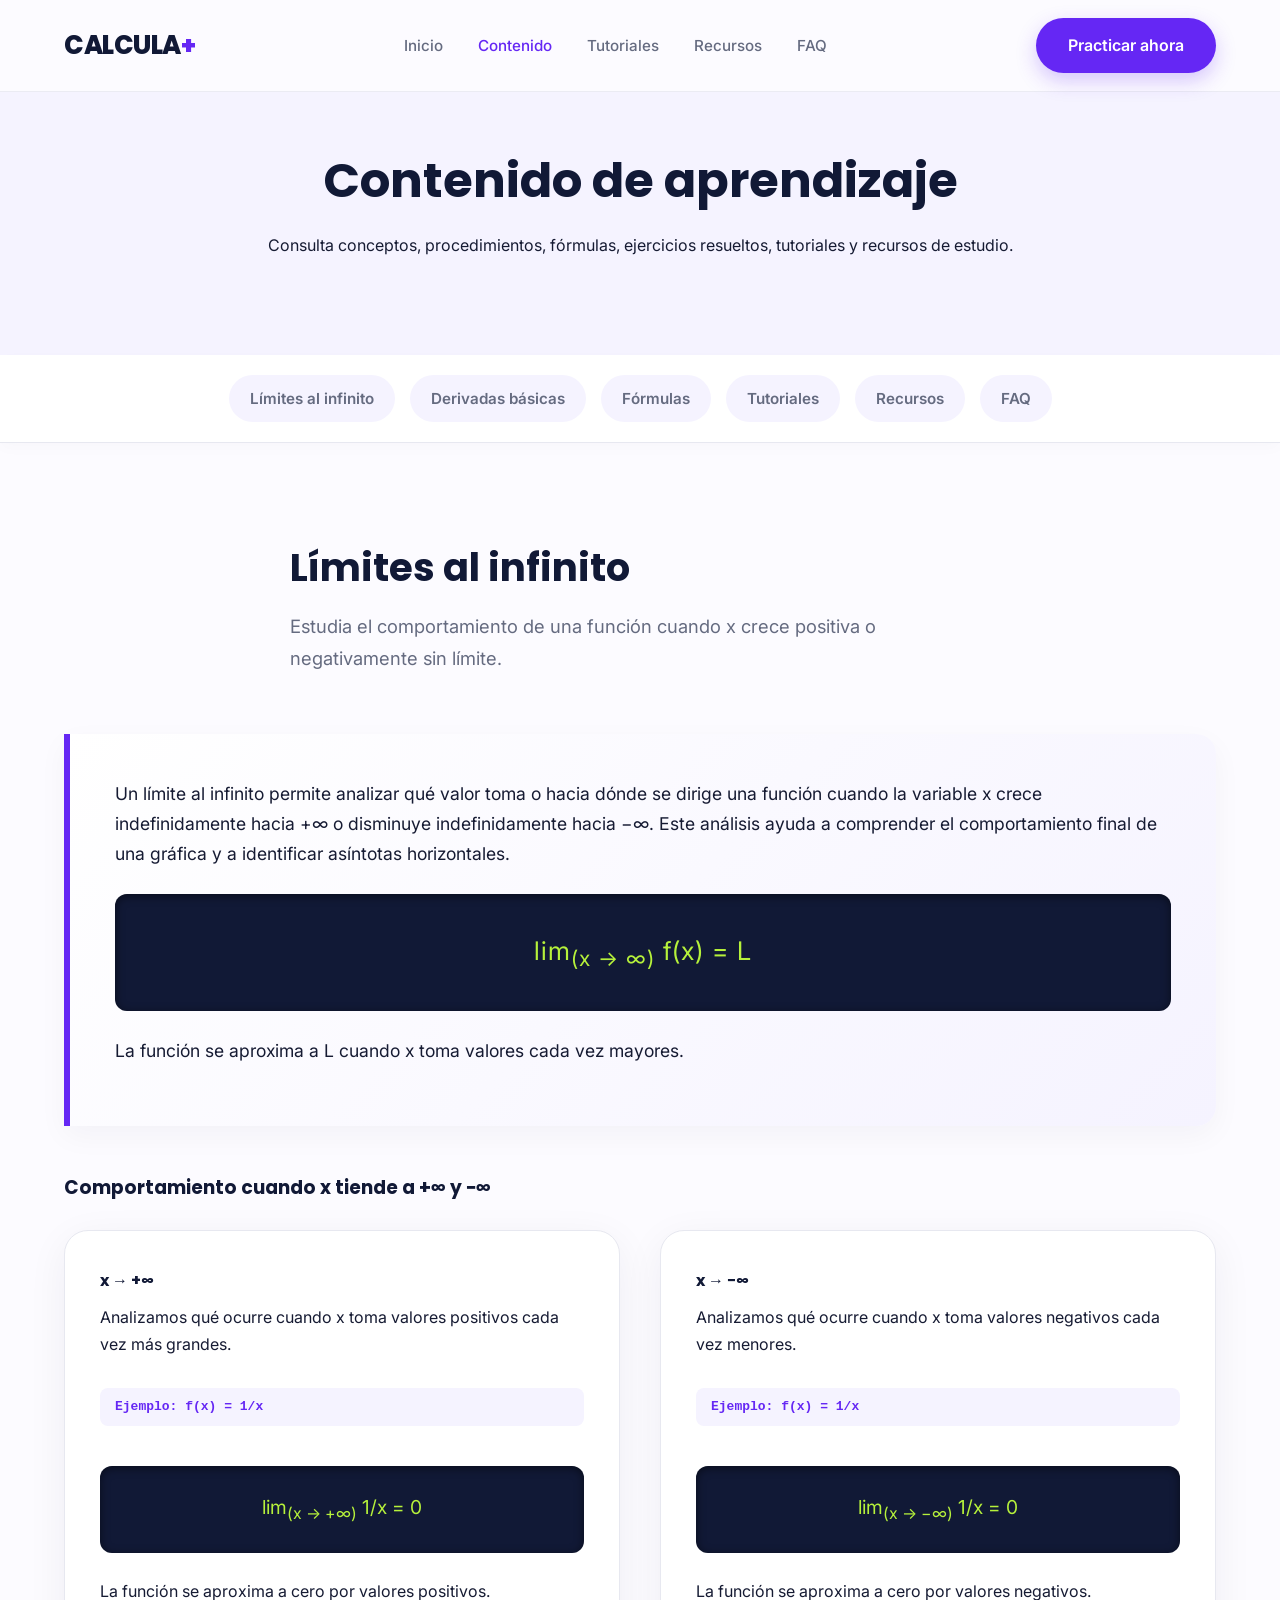
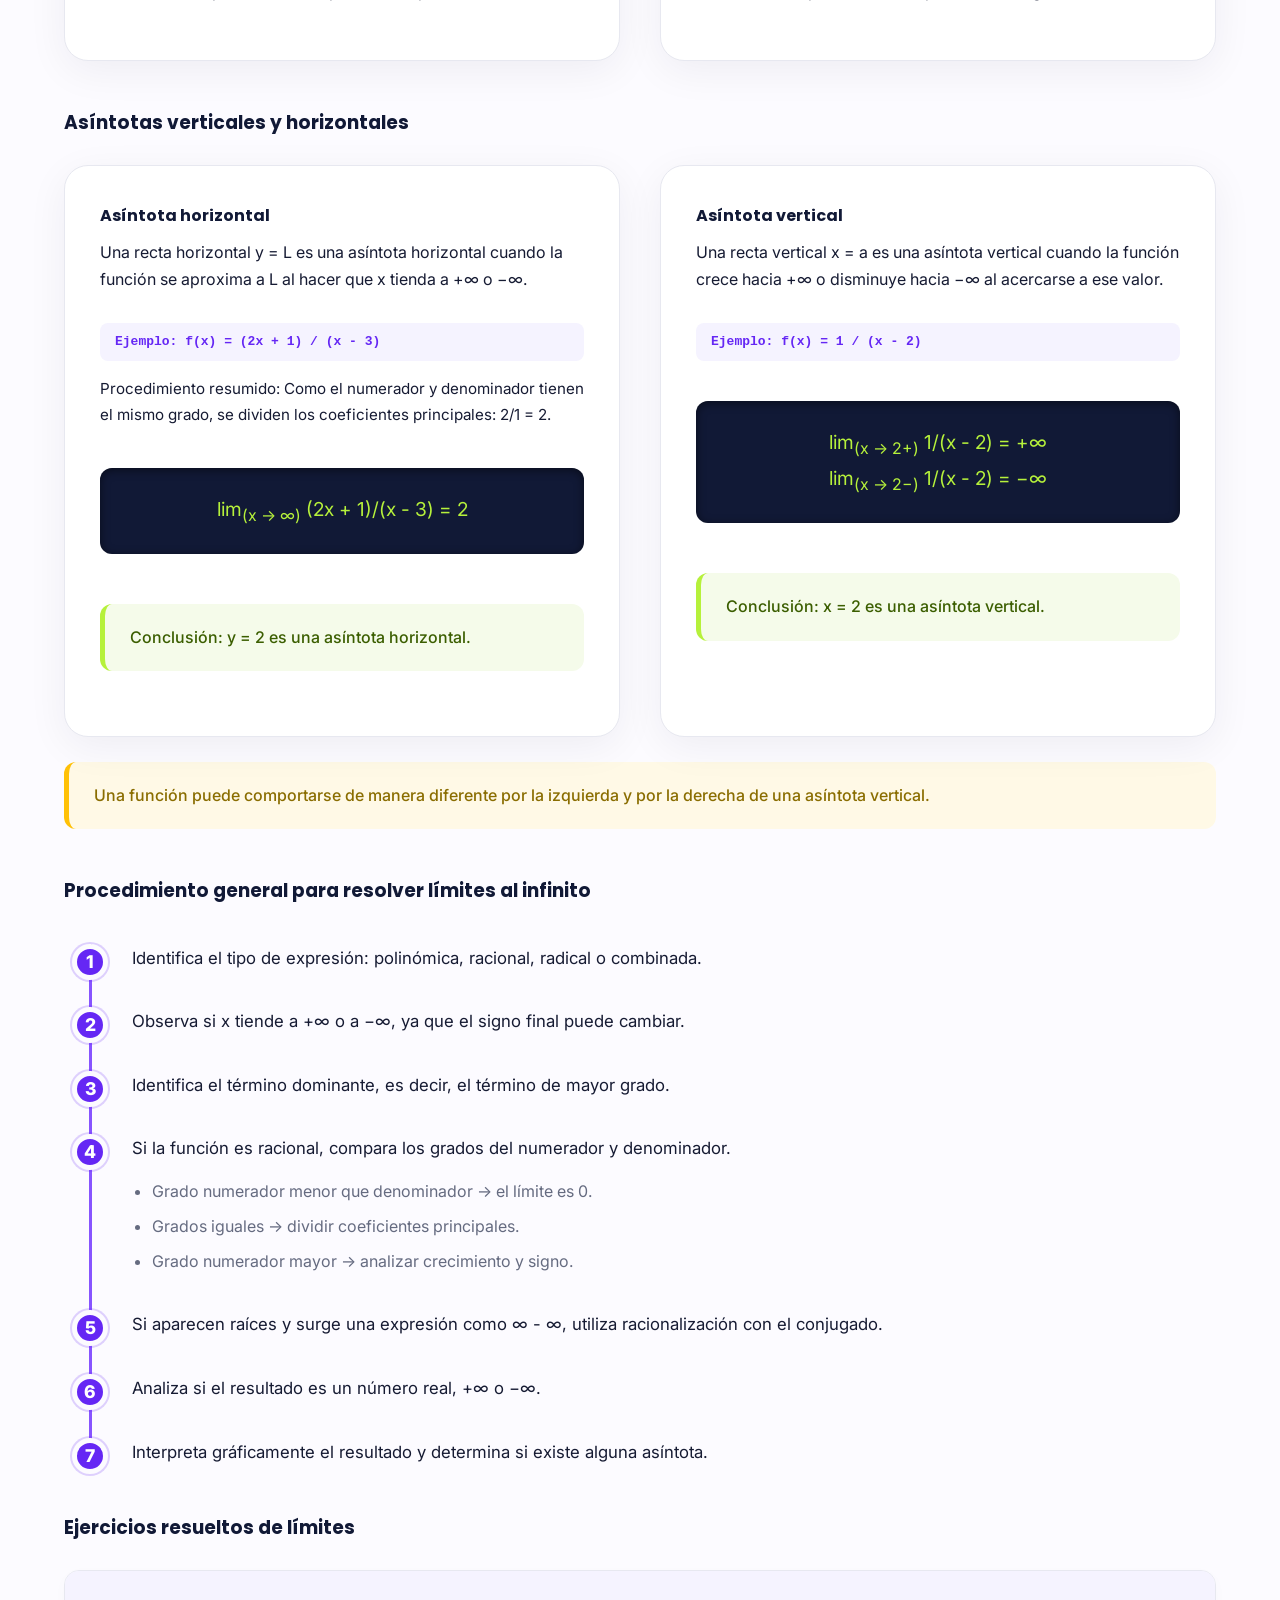
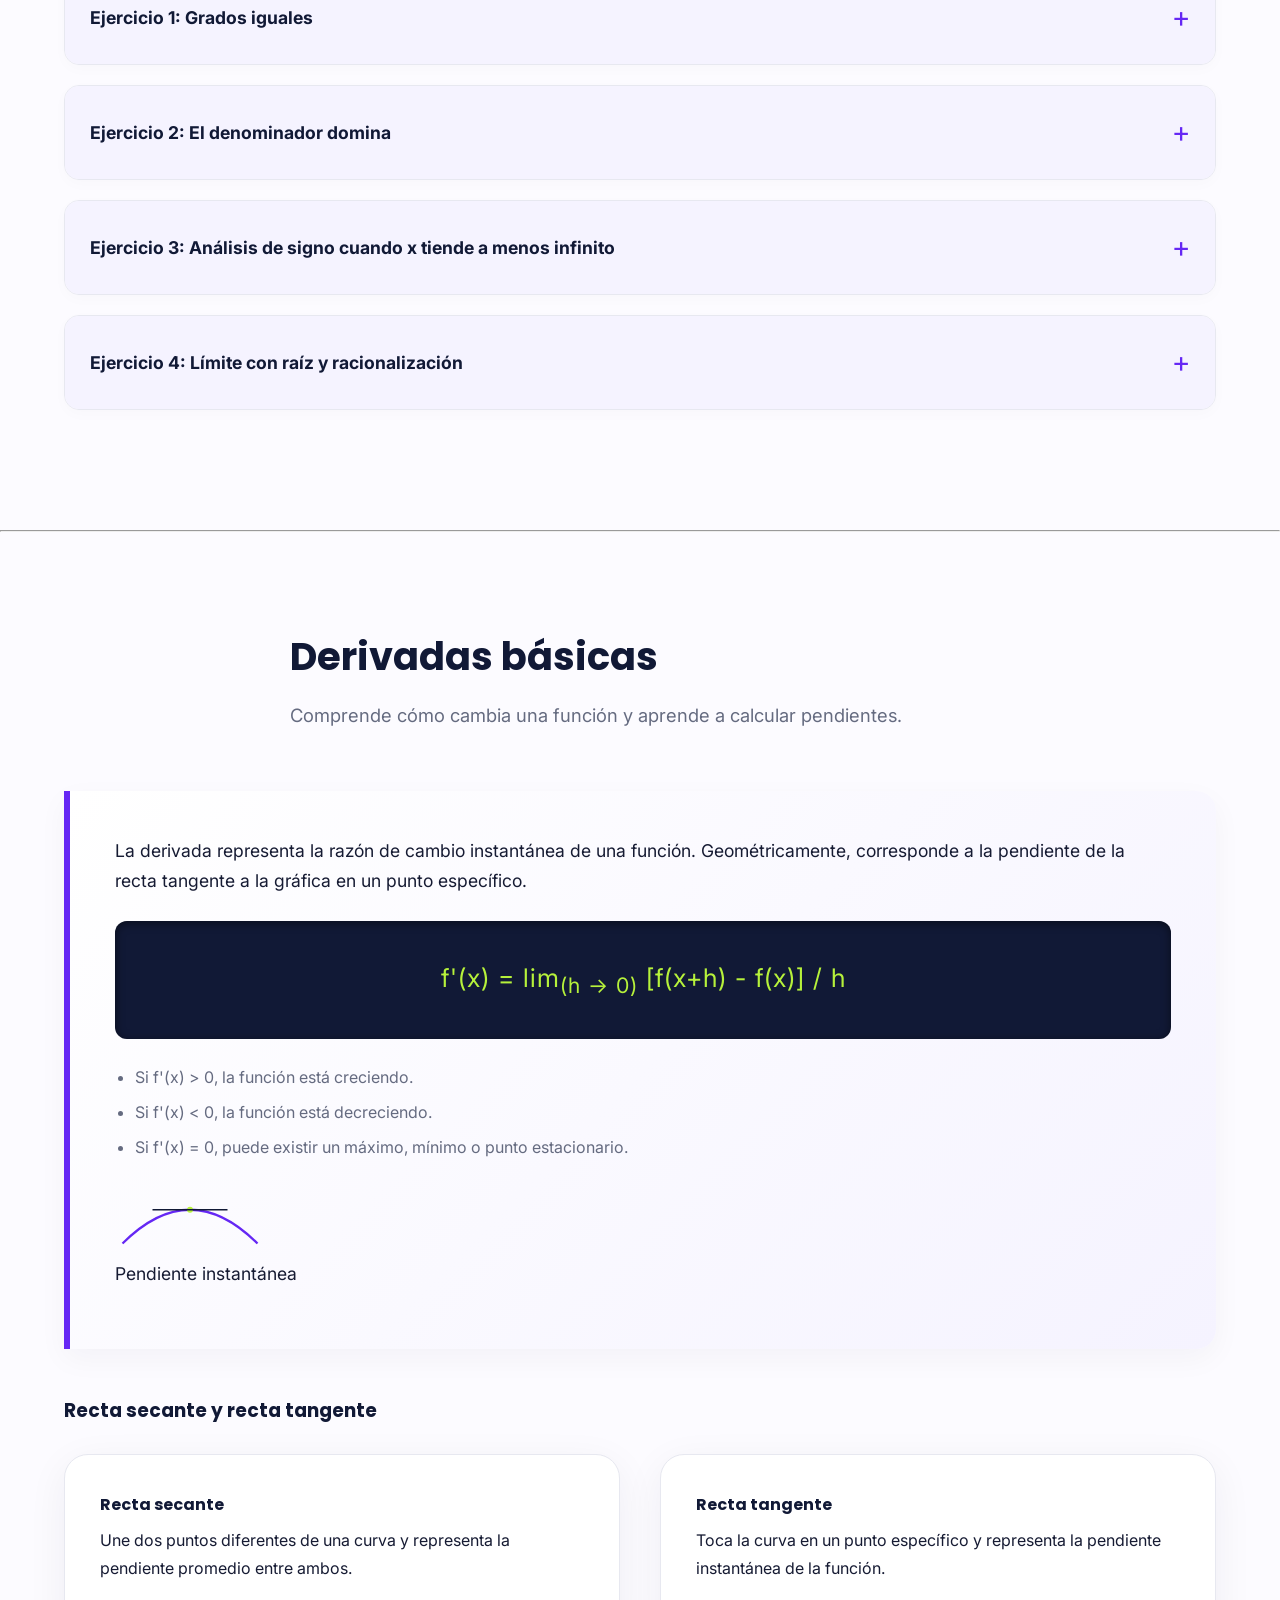
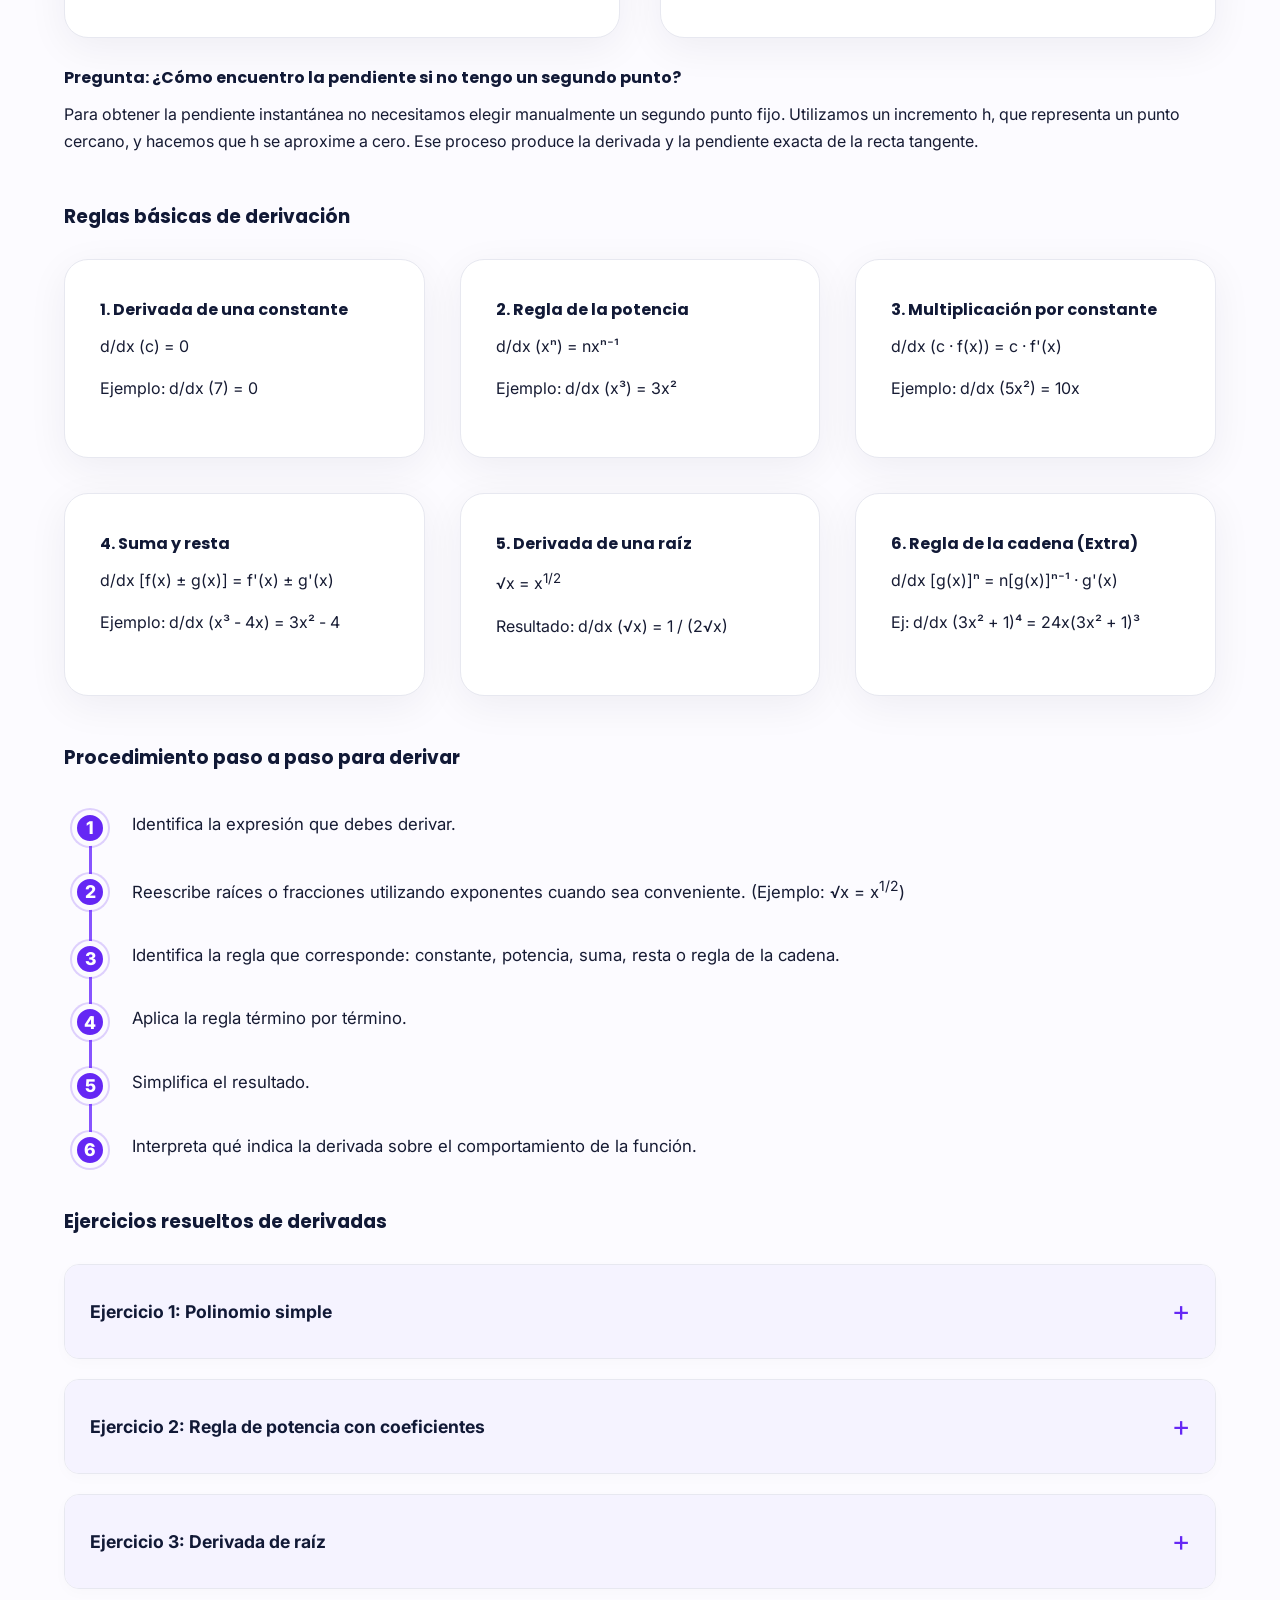
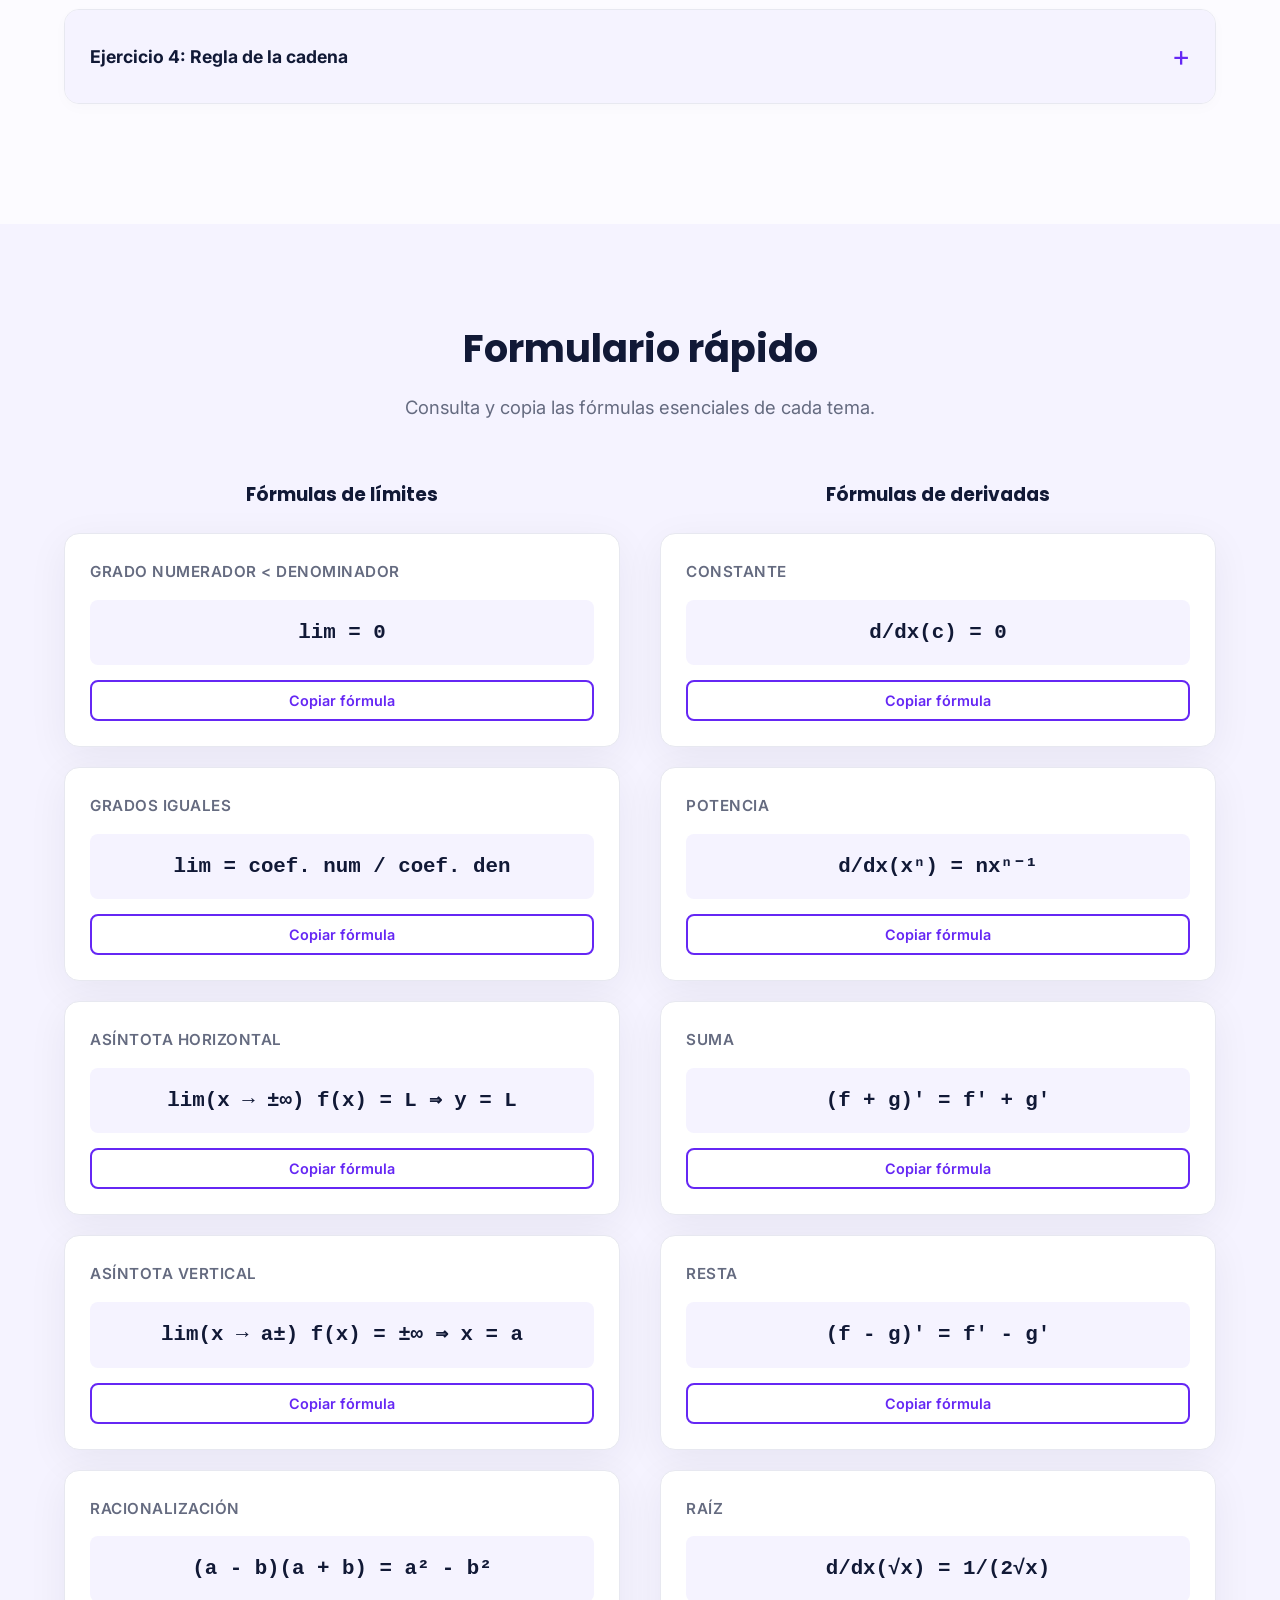
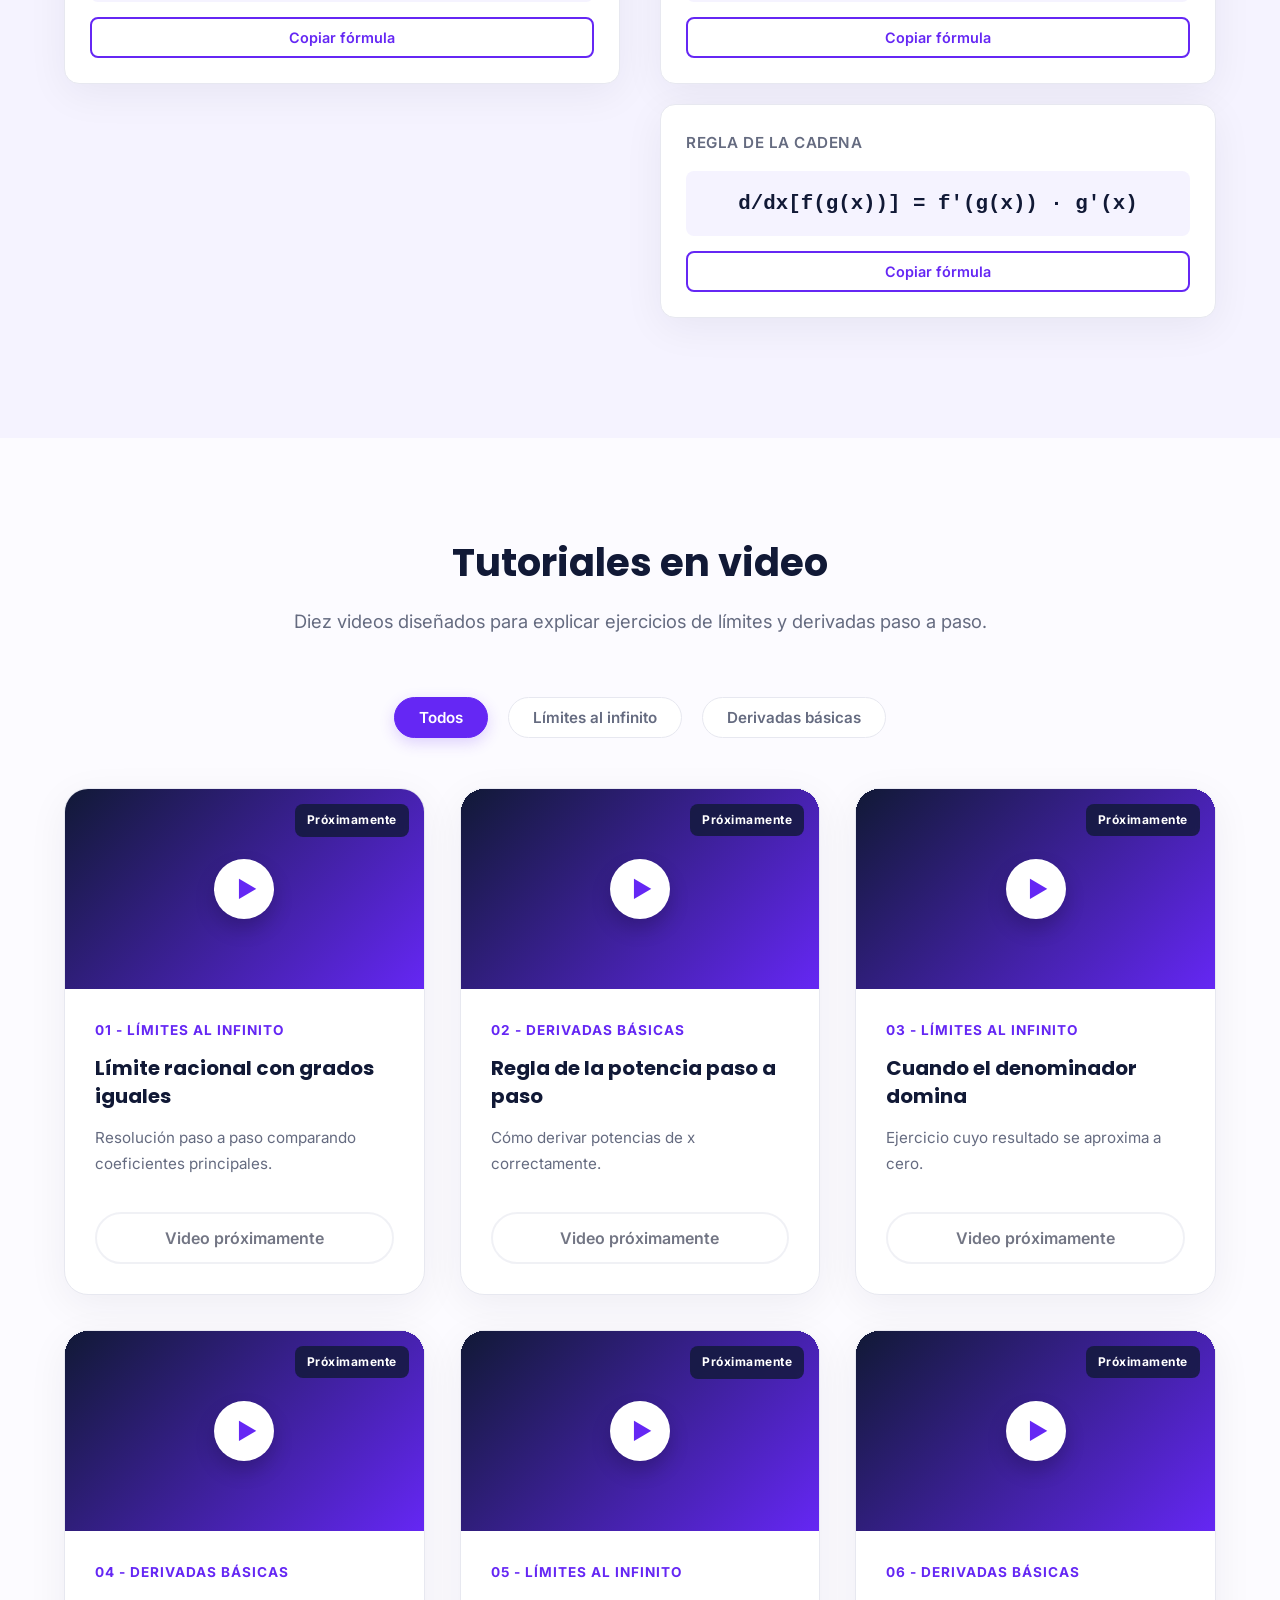
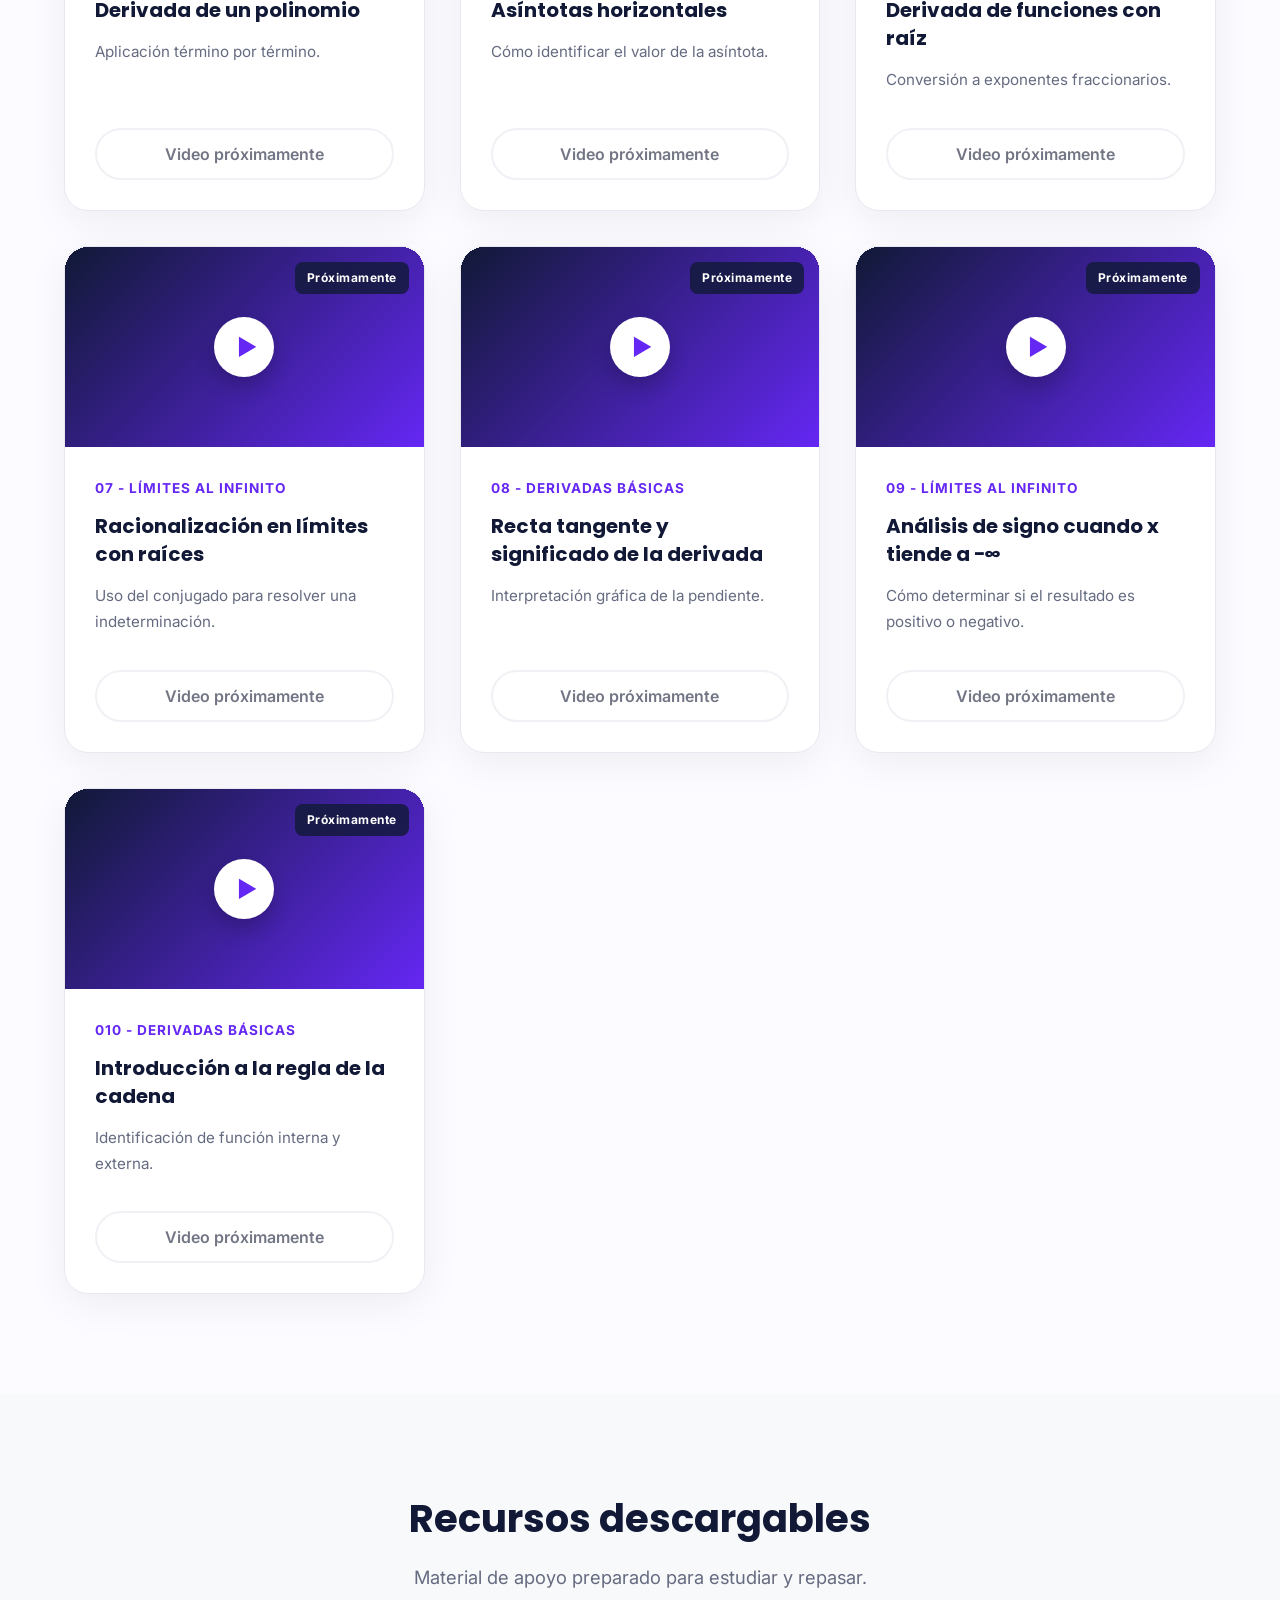
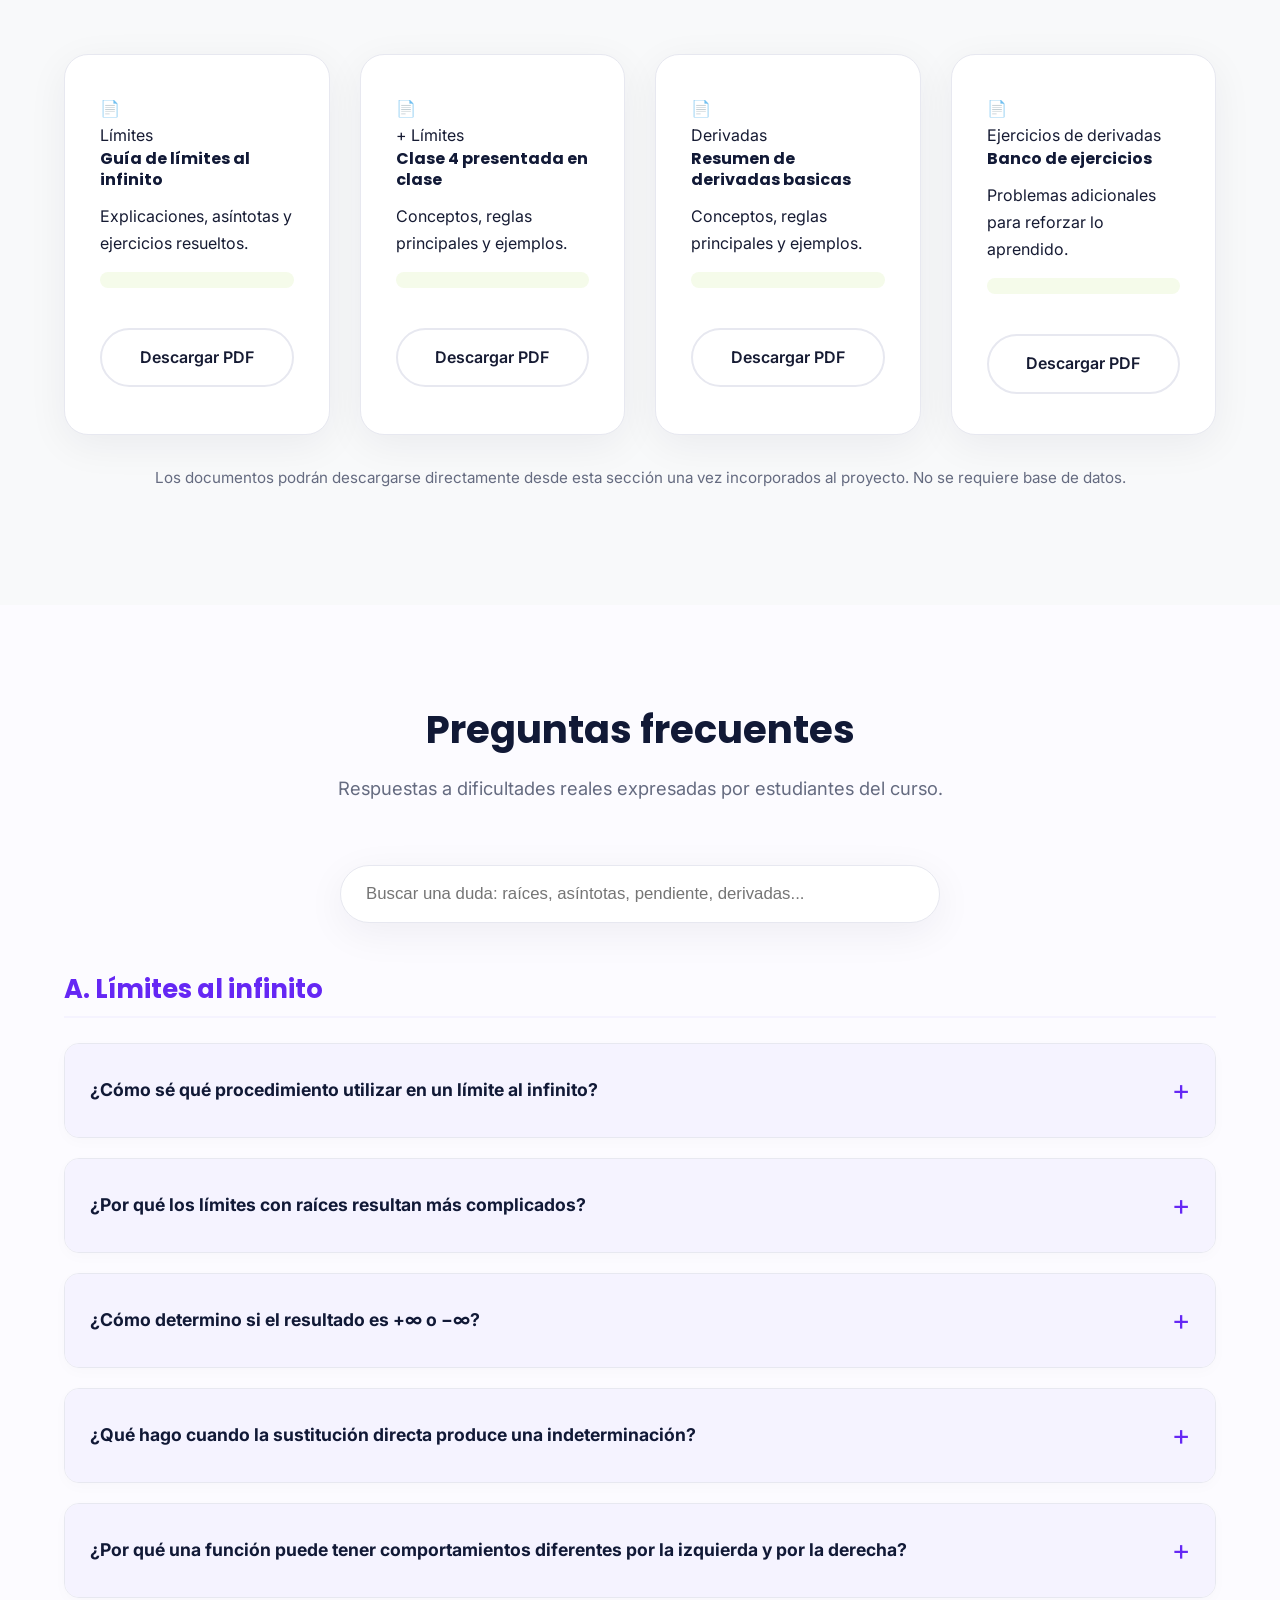
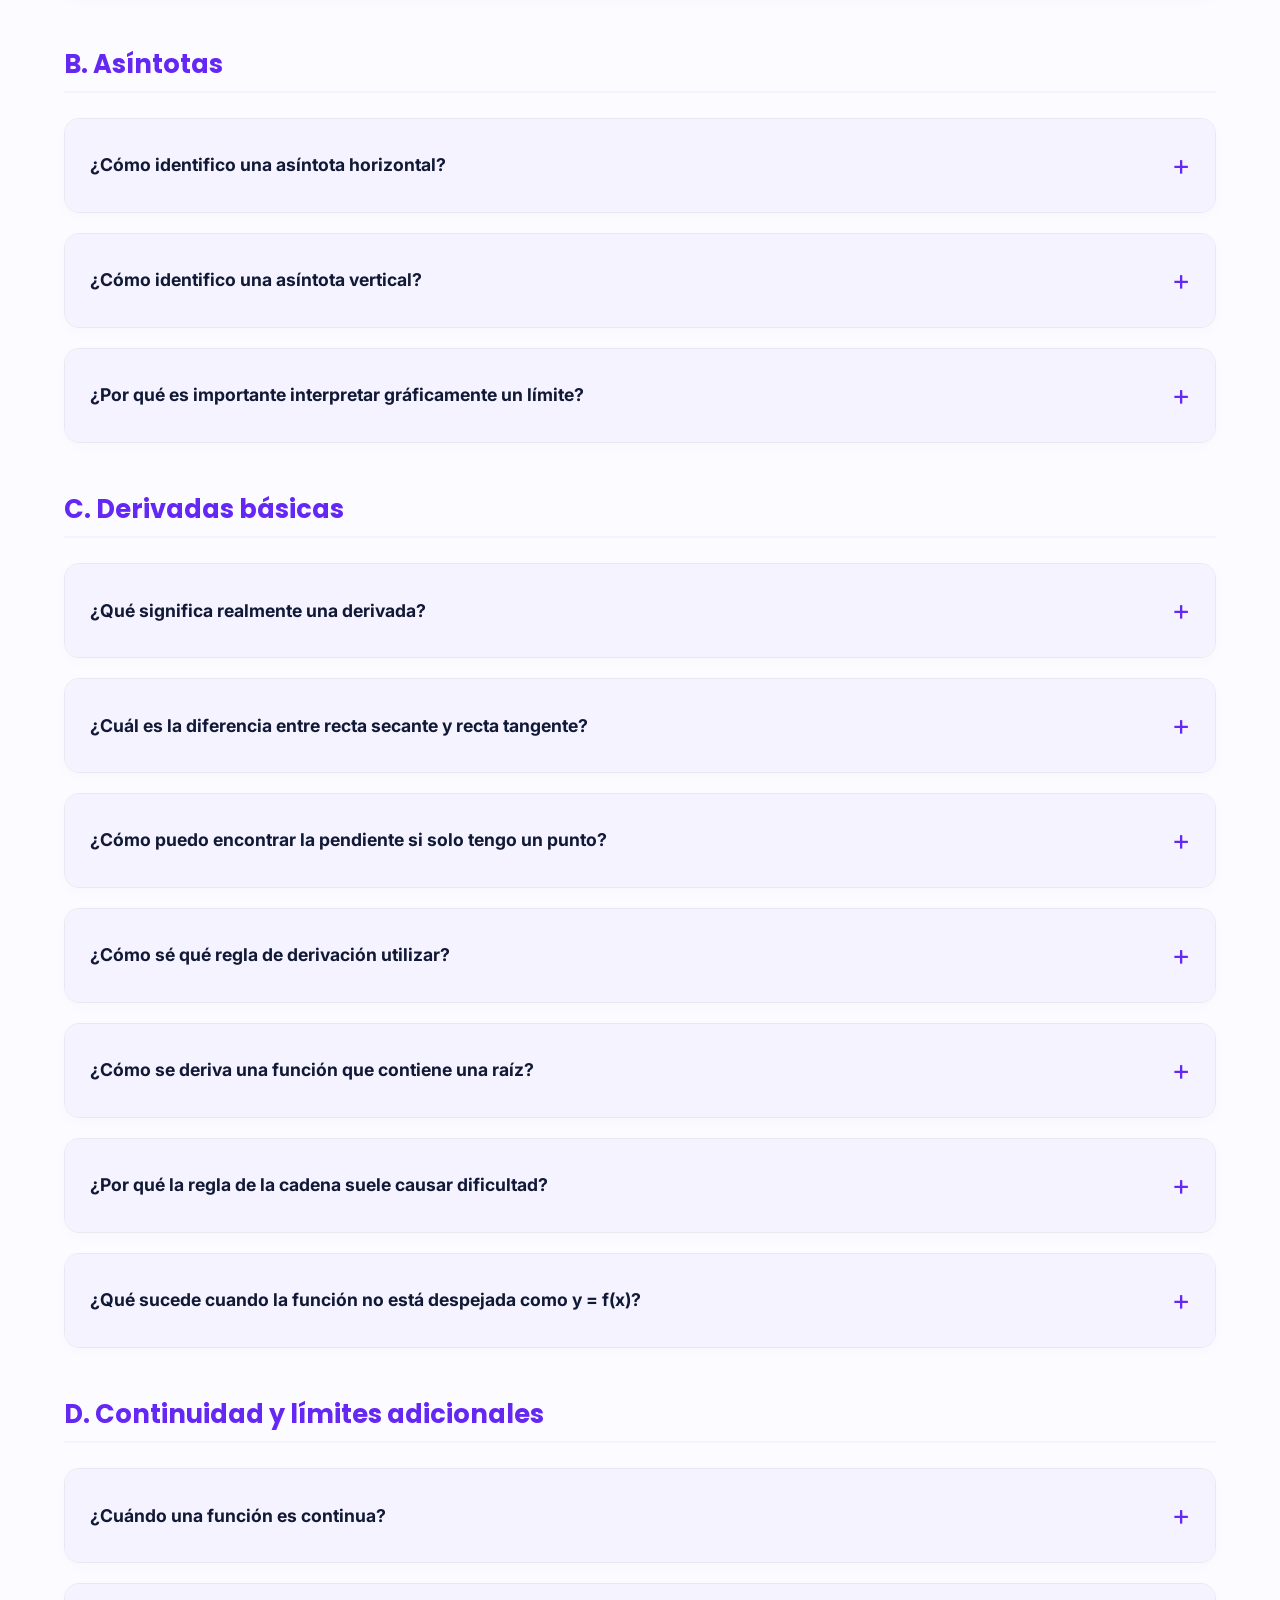
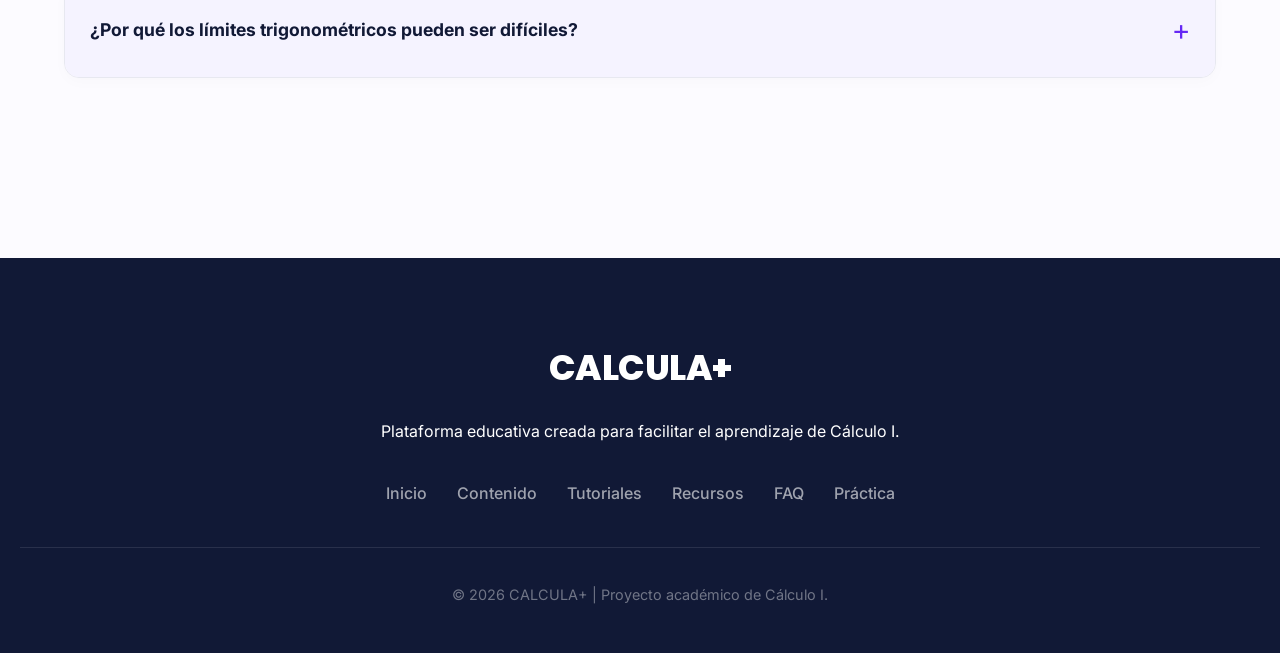
==== contenido.html @ ed50cf7a "Add files via upload" ====
<!DOCTYPE html>
<html lang="es">
<head>
    <meta charset="UTF-8">
    <meta name="viewport" content="width=device-width, initial-scale=1.0">
    <title>CALCULA+ | Contenido</title>
    <link rel="stylesheet" href="css/styles.css">
    <link href="https://fonts.googleapis.com/css2?family=Poppins:wght@400;600;700;800&family=Inter:wght@400;500;600&display=swap" rel="stylesheet">
</head>
<body>
    <nav class="navbar">
        <div class="nav-container">
            <a href="index.html" class="logo">CALCULA<span class="highlight">+</span></a>
            <ul class="nav-links">
                <li><a href="index.html">Inicio</a></li>
                <li><a href="contenido.html" class="active">Contenido</a></li>
                <li><a href="#tutoriales">Tutoriales</a></li>
                <li><a href="#recursos">Recursos</a></li>
                <li><a href="#faq">FAQ</a></li>
            </ul>
            <a href="practica.html" class="btn btn-primary nav-btn">Practicar ahora</a>
            <button class="hamburger" id="hamburger" aria-label="Menú">
                <svg viewBox="0 0 24 24" width="24" height="24" stroke="currentColor" stroke-width="2" fill="none"><path d="M3 12h18M3 6h18M3 18h18"></path></svg>
            </button>
        </div>
    </nav>

    <div class="page-header bg-sec text-center section-padding">
        <h1>Contenido de aprendizaje</h1>
        <p>Consulta conceptos, procedimientos, fórmulas, ejercicios resueltos, tutoriales y recursos de estudio.</p>
    </div>

    <div class="sticky-submenu">
        <a href="#limites">Límites al infinito</a>
        <a href="#derivadas">Derivadas básicas</a>
        <a href="#formulas">Fórmulas</a>
        <a href="#tutoriales">Tutoriales</a>
        <a href="#recursos">Recursos</a>
        <a href="#faq">FAQ</a>
    </div>

    <section id="limites" class="section-padding fade-in">
        <div class="container">
            <div class="section-header">
                <h2>Límites al infinito</h2>
                <p>Estudia el comportamiento de una función cuando x crece positiva o negativamente sin límite.</p>
            </div>
            
            <div class="concept-card highlight-card">
                <p>Un límite al infinito permite analizar qué valor toma o hacia dónde se dirige una función cuando la variable x crece indefinidamente hacia +∞ o disminuye indefinidamente hacia −∞. Este análisis ayuda a comprender el comportamiento final de una gráfica y a identificar asíntotas horizontales.</p>
                <div class="formula-box large">lim<sub>(x → ∞)</sub> f(x) = L</div>
                <p class="text-sm mt-1">La función se aproxima a L cuando x toma valores cada vez mayores.</p>
            </div>

            <h3 class="mt-3">Comportamiento cuando x tiende a +∞ y −∞</h3>
            <div class="grid-2 mt-2">
                <div class="card">
                    <h4>x → +∞</h4>
                    <p>Analizamos qué ocurre cuando x toma valores positivos cada vez más grandes.</p>
                    <p class="math-example">Ejemplo: f(x) = 1/x</p>
                    <div class="formula-box">lim<sub>(x → +∞)</sub> 1/x = 0</div>
                    <p>La función se aproxima a cero por valores positivos.</p>
                </div>
                <div class="card">
                    <h4>x → −∞</h4>
                    <p>Analizamos qué ocurre cuando x toma valores negativos cada vez menores.</p>
                    <p class="math-example">Ejemplo: f(x) = 1/x</p>
                    <div class="formula-box">lim<sub>(x → −∞)</sub> 1/x = 0</div>
                    <p>La función se aproxima a cero por valores negativos.</p>
                </div>
            </div>

            <h3 class="mt-3">Asíntotas verticales y horizontales</h3>
            <div class="grid-2 mt-2">
                <div class="card">
                    <h4>Asíntota horizontal</h4>
                    <p>Una recta horizontal y = L es una asíntota horizontal cuando la función se aproxima a L al hacer que x tienda a +∞ o −∞.</p>
                    <p class="math-example">Ejemplo: f(x) = (2x + 1) / (x - 3)</p>
                    <p class="text-sm">Procedimiento resumido: Como el numerador y denominador tienen el mismo grado, se dividen los coeficientes principales: 2/1 = 2.</p>
                    <div class="formula-box">lim<sub>(x → ∞)</sub> (2x + 1)/(x - 3) = 2</div>
                    <div class="alert-box success">Conclusión: y = 2 es una asíntota horizontal.</div>
                </div>
                <div class="card">
                    <h4>Asíntota vertical</h4>
                    <p>Una recta vertical x = a es una asíntota vertical cuando la función crece hacia +∞ o disminuye hacia −∞ al acercarse a ese valor.</p>
                    <p class="math-example">Ejemplo: f(x) = 1 / (x - 2)</p>
                    <div class="formula-box text-left">lim<sub>(x → 2+)</sub> 1/(x - 2) = +∞<br>lim<sub>(x → 2−)</sub> 1/(x - 2) = −∞</div>
                    <div class="alert-box success">Conclusión: x = 2 es una asíntota vertical.</div>
                </div>
            </div>
            <div class="alert-box warning mt-2">Una función puede comportarse de manera diferente por la izquierda y por la derecha de una asíntota vertical.</div>

            <h3 class="mt-3">Procedimiento general para resolver límites al infinito</h3>
            <div class="timeline mt-2">
                <div class="timeline-step"><span>1</span> <p>Identifica el tipo de expresión: polinómica, racional, radical o combinada.</p></div>
                <div class="timeline-step"><span>2</span> <p>Observa si x tiende a +∞ o a −∞, ya que el signo final puede cambiar.</p></div>
                <div class="timeline-step"><span>3</span> <p>Identifica el término dominante, es decir, el término de mayor grado.</p></div>
                <div class="timeline-step">
                    <span>4</span> 
                    <div>
                        <p>Si la función es racional, compara los grados del numerador y denominador.</p>
                        <ul class="mini-list">
                            <li>Grado numerador menor que denominador → el límite es 0.</li>
                            <li>Grados iguales → dividir coeficientes principales.</li>
                            <li>Grado numerador mayor → analizar crecimiento y signo.</li>
                        </ul>
                    </div>
                </div>
                <div class="timeline-step"><span>5</span> <p>Si aparecen raíces y surge una expresión como ∞ - ∞, utiliza racionalización con el conjugado.</p></div>
                <div class="timeline-step"><span>6</span> <p>Analiza si el resultado es un número real, +∞ o −∞.</p></div>
                <div class="timeline-step"><span>7</span> <p>Interpreta gráficamente el resultado y determina si existe alguna asíntota.</p></div>
            </div>

            <h3 class="mt-3">Ejercicios resueltos de límites</h3>
            <div class="accordion-container mt-2">
                <details class="accordion">
                    <summary>Ejercicio 1: Grados iguales</summary>
                    <div class="accordion-content">
                        <p><strong>Problema:</strong> lim<sub>(x → ∞)</sub> (3x² - 5x + 2) / (x² + 4)</p>
                        <ol>
                            <li>El numerador y el denominador tienen grado 2.</li>
                            <li>Se toman los coeficientes principales: 3 y 1.</li>
                            <li>Se divide: 3 / 1 = 3.</li>
                            <li>Resultado final: 3.</li>
                            <li>Interpretación: la función tiene asíntota horizontal y = 3.</li>
                        </ol>
                    </div>
                </details>
                <details class="accordion">
                    <summary>Ejercicio 2: El denominador domina</summary>
                    <div class="accordion-content">
                        <p><strong>Problema:</strong> lim<sub>(x → ∞)</sub> (5x + 1) / (x² + 3)</p>
                        <ol>
                            <li>El numerador tiene grado 1.</li>
                            <li>El denominador tiene grado 2.</li>
                            <li>El denominador crece más rápido que el numerador.</li>
                            <li>Por lo tanto, la fracción se aproxima a cero.</li>
                            <li>Resultado final: 0.</li>
                            <li>Interpretación: la asíntota horizontal es y = 0.</li>
                        </ol>
                    </div>
                </details>
                <details class="accordion">
                    <summary>Ejercicio 3: Análisis de signo cuando x tiende a menos infinito</summary>
                    <div class="accordion-content">
                        <p><strong>Problema:</strong> lim<sub>(x → −∞)</sub> (2x³ + 1) / (x² - 4)</p>
                        <ol>
                            <li>El término dominante del numerador es 2x³.</li>
                            <li>El término dominante del denominador es x².</li>
                            <li>La expresión se comporta como 2x³/x² = 2x.</li>
                            <li>Cuando x → −∞, entonces 2x → −∞.</li>
                            <li>Resultado final: −∞.</li>
                        </ol>
                    </div>
                </details>
                <details class="accordion">
                    <summary>Ejercicio 4: Límite con raíz y racionalización</summary>
                    <div class="accordion-content">
                        <p><strong>Problema:</strong> lim<sub>(x → ∞)</sub> (√(x² + 5x) - x)</p>
                        <ol>
                            <li>Sustituir directamente produce una forma ∞ - ∞.</li>
                            <li>Multiplicamos y dividimos por el conjugado: (√(x² + 5x) + x).</li>
                            <li>El numerador queda: (x² + 5x) - x² = 5x.</li>
                            <li>La expresión queda: 5x / (√(x² + 5x) + x).</li>
                            <li>Dividimos numerador y denominador entre x: 5 / (√(1 + 5/x) + 1).</li>
                            <li>Cuando x → ∞, entonces 5/x → 0.</li>
                            <li>Resultado: 5 / (1 + 1) = 5/2.</li>
                        </ol>
                    </div>
                </details>
            </div>
        </div>
    </section>

    <hr class="section-divider">

    <section id="derivadas" class="section-padding fade-in">
        <div class="container">
            <div class="section-header">
                <h2>Derivadas básicas</h2>
                <p>Comprende cómo cambia una función y aprende a calcular pendientes.</p>
            </div>

            <div class="concept-card highlight-card">
                <p>La derivada representa la razón de cambio instantánea de una función. Geométricamente, corresponde a la pendiente de la recta tangente a la gráfica en un punto específico.</p>
                <div class="formula-box large">f'(x) = lim<sub>(h → 0)</sub> [f(x+h) - f(x)] / h</div>
                <ul class="mini-list mt-1">
                    <li>Si f'(x) > 0, la función está creciendo.</li>
                    <li>Si f'(x) < 0, la función está decreciendo.</li>
                    <li>Si f'(x) = 0, puede existir un máximo, mínimo o punto estacionario.</li>
                </ul>
                <div class="math-illustration mt-1">
                    <svg viewBox="0 0 200 100" width="150" height="75">
                        <path d="M10 90 Q 100 0, 190 90" stroke="#6527F4" stroke-width="3" fill="none"/>
                        <circle cx="100" cy="45" r="4" fill="#B6F13B"/>
                        <line x1="50" y1="45" x2="150" y2="45" stroke="#111936" stroke-width="2"/>
                    </svg>
                    <p class="text-sm">Pendiente instantánea</p>
                </div>
            </div>

            <h3 class="mt-3">Recta secante y recta tangente</h3>
            <div class="grid-2 mt-2">
                <div class="card">
                    <h4>Recta secante</h4>
                    <p>Une dos puntos diferentes de una curva y representa la pendiente promedio entre ambos.</p>
                </div>
                <div class="card">
                    <h4>Recta tangente</h4>
                    <p>Toca la curva en un punto específico y representa la pendiente instantánea de la función.</p>
                </div>
            </div>
            <div class="faq-card highlight-box mt-2">
                <h4>Pregunta: ¿Cómo encuentro la pendiente si no tengo un segundo punto?</h4>
                <p>Para obtener la pendiente instantánea no necesitamos elegir manualmente un segundo punto fijo. Utilizamos un incremento h, que representa un punto cercano, y hacemos que h se aproxime a cero. Ese proceso produce la derivada y la pendiente exacta de la recta tangente.</p>
            </div>

            <h3 class="mt-3">Reglas básicas de derivación</h3>
            <div class="grid-3 mt-2">
                <div class="card formula-rule-card">
                    <h4>1. Derivada de una constante</h4>
                    <p class="rule-formula">d/dx (c) = 0</p>
                    <p class="rule-example">Ejemplo: d/dx (7) = 0</p>
                </div>
                <div class="card formula-rule-card">
                    <h4>2. Regla de la potencia</h4>
                    <p class="rule-formula">d/dx (xⁿ) = nxⁿ⁻¹</p>
                    <p class="rule-example">Ejemplo: d/dx (x³) = 3x²</p>
                </div>
                <div class="card formula-rule-card">
                    <h4>3. Multiplicación por constante</h4>
                    <p class="rule-formula">d/dx (c · f(x)) = c · f'(x)</p>
                    <p class="rule-example">Ejemplo: d/dx (5x²) = 10x</p>
                </div>
                <div class="card formula-rule-card">
                    <h4>4. Suma y resta</h4>
                    <p class="rule-formula">d/dx [f(x) ± g(x)] = f'(x) ± g'(x)</p>
                    <p class="rule-example">Ejemplo: d/dx (x³ - 4x) = 3x² - 4</p>
                </div>
                <div class="card formula-rule-card">
                    <h4>5. Derivada de una raíz</h4>
                    <p class="rule-formula">√x = x<sup>1/2</sup></p>
                    <p class="rule-example">Resultado: d/dx (√x) = 1 / (2√x)</p>
                </div>
                <div class="card formula-rule-card highlight-border">
                    <h4>6. Regla de la cadena (Extra)</h4>
                    <p class="rule-formula">d/dx [g(x)]ⁿ = n[g(x)]ⁿ⁻¹ · g'(x)</p>
                    <p class="rule-example">Ej: d/dx (3x² + 1)⁴ = 24x(3x² + 1)³</p>
                </div>
            </div>

            <h3 class="mt-3">Procedimiento paso a paso para derivar</h3>
            <div class="timeline mt-2">
                <div class="timeline-step"><span>1</span> <p>Identifica la expresión que debes derivar.</p></div>
                <div class="timeline-step"><span>2</span> <p>Reescribe raíces o fracciones utilizando exponentes cuando sea conveniente. (Ejemplo: √x = x<sup>1/2</sup>)</p></div>
                <div class="timeline-step"><span>3</span> <p>Identifica la regla que corresponde: constante, potencia, suma, resta o regla de la cadena.</p></div>
                <div class="timeline-step"><span>4</span> <p>Aplica la regla término por término.</p></div>
                <div class="timeline-step"><span>5</span> <p>Simplifica el resultado.</p></div>
                <div class="timeline-step"><span>6</span> <p>Interpreta qué indica la derivada sobre el comportamiento de la función.</p></div>
            </div>

            <h3 class="mt-3">Ejercicios resueltos de derivadas</h3>
            <div class="accordion-container mt-2">
                <details class="accordion">
                    <summary>Ejercicio 1: Polinomio simple</summary>
                    <div class="accordion-content">
                        <p><strong>Problema:</strong> f(x) = x³ - 4x² + 2x - 7</p>
                        <p><strong>Procedimiento:</strong></p>
                        <ul>
                            <li>La derivada de x³ es 3x².</li>
                            <li>La derivada de −4x² es −8x.</li>
                            <li>La derivada de 2x es 2.</li>
                            <li>La derivada de −7 es 0.</li>
                        </ul>
                        <div class="alert-box success">Resultado: f'(x) = 3x² - 8x + 2</div>
                    </div>
                </details>
                <details class="accordion">
                    <summary>Ejercicio 2: Regla de potencia con coeficientes</summary>
                    <div class="accordion-content">
                        <p><strong>Problema:</strong> f(x) = 5x⁴ + 3x² - 9</p>
                        <p><strong>Procedimiento:</strong></p>
                        <ul>
                            <li>d/dx(5x⁴) = 20x³</li>
                            <li>d/dx(3x²) = 6x</li>
                            <li>d/dx(−9) = 0</li>
                        </ul>
                        <div class="alert-box success">Resultado: f'(x) = 20x³ + 6x</div>
                    </div>
                </details>
                <details class="accordion">
                    <summary>Ejercicio 3: Derivada de raíz</summary>
                    <div class="accordion-content">
                        <p><strong>Problema:</strong> f(x) = √x</p>
                        <ol>
                            <li>Convertir la raíz: √x = x<sup>1/2</sup>.</li>
                            <li>Aplicar regla de potencia: (1/2)x<sup>-1/2</sup>.</li>
                            <li>Reescribir: 1/(2√x).</li>
                        </ol>
                        <div class="alert-box success">Resultado: f'(x) = 1/(2√x)</div>
                    </div>
                </details>
                <details class="accordion">
                    <summary>Ejercicio 4: Regla de la cadena</summary>
                    <div class="accordion-content">
                        <p><strong>Problema:</strong> f(x) = (3x² + 1)⁴</p>
                        <ol>
                            <li>La función externa es una potencia cuarta.</li>
                            <li>La función interna es 3x² + 1.</li>
                            <li>Derivamos la externa: 4(3x² + 1)³.</li>
                            <li>Derivamos la interna: 6x.</li>
                            <li>Multiplicamos ambas expresiones.</li>
                        </ol>
                        <div class="alert-box success">Resultado: f'(x) = 24x(3x² + 1)³</div>
                    </div>
                </details>
            </div>
        </div>
    </section>

    <section id="formulas" class="section-padding bg-sec fade-in">
        <div class="container">
            <div class="section-header text-center">
                <h2>Formulario rápido</h2>
                <p>Consulta y copia las fórmulas esenciales de cada tema.</p>
            </div>
            <div class="grid-2">
                <div class="formula-group">
                    <h3>Fórmulas de límites</h3>
                    <div class="formula-item">
                        <div class="f-text">Grado numerador < denominador</div>
                        <div class="f-math">lim = 0</div>
                        <button class="btn-copy" data-formula="lim = 0">Copiar fórmula</button>
                    </div>
                    <div class="formula-item">
                        <div class="f-text">Grados iguales</div>
                        <div class="f-math">lim = coef. num / coef. den</div>
                        <button class="btn-copy" data-formula="lim = coeficiente principal del numerador / coeficiente principal del denominador">Copiar fórmula</button>
                    </div>
                    <div class="formula-item">
                        <div class="f-text">Asíntota horizontal</div>
                        <div class="f-math">lim(x → ±∞) f(x) = L ⇒ y = L</div>
                        <button class="btn-copy" data-formula="lim(x → ±∞) f(x) = L  ⇒  y = L">Copiar fórmula</button>
                    </div>
                    <div class="formula-item">
                        <div class="f-text">Asíntota vertical</div>
                        <div class="f-math">lim(x → a±) f(x) = ±∞ ⇒ x = a</div>
                        <button class="btn-copy" data-formula="lim(x → a±) f(x) = ±∞  ⇒  x = a">Copiar fórmula</button>
                    </div>
                    <div class="formula-item">
                        <div class="f-text">Racionalización</div>
                        <div class="f-math">(a - b)(a + b) = a² - b²</div>
                        <button class="btn-copy" data-formula="(a - b)(a + b) = a² - b²">Copiar fórmula</button>
                    </div>
                </div>
                <div class="formula-group">
                    <h3>Fórmulas de derivadas</h3>
                    <div class="formula-item">
                        <div class="f-text">Constante</div>
                        <div class="f-math">d/dx(c) = 0</div>
                        <button class="btn-copy" data-formula="d/dx(c) = 0">Copiar fórmula</button>
                    </div>
                    <div class="formula-item">
                        <div class="f-text">Potencia</div>
                        <div class="f-math">d/dx(xⁿ) = nxⁿ⁻¹</div>
                        <button class="btn-copy" data-formula="d/dx(xⁿ) = nxⁿ⁻¹">Copiar fórmula</button>
                    </div>
                    <div class="formula-item">
                        <div class="f-text">Suma</div>
                        <div class="f-math">(f + g)' = f' + g'</div>
                        <button class="btn-copy" data-formula="(f + g)' = f' + g'">Copiar fórmula</button>
                    </div>
                    <div class="formula-item">
                        <div class="f-text">Resta</div>
                        <div class="f-math">(f - g)' = f' - g'</div>
                        <button class="btn-copy" data-formula="(f - g)' = f' - g'">Copiar fórmula</button>
                    </div>
                    <div class="formula-item">
                        <div class="f-text">Raíz</div>
                        <div class="f-math">d/dx(√x) = 1/(2√x)</div>
                        <button class="btn-copy" data-formula="d/dx(√x) = 1/(2√x)">Copiar fórmula</button>
                    </div>
                    <div class="formula-item">
                        <div class="f-text">Regla de la cadena</div>
                        <div class="f-math">d/dx[f(g(x))] = f'(g(x)) · g'(x)</div>
                        <button class="btn-copy" data-formula="d/dx[f(g(x))] = f'(g(x)) · g'(x)">Copiar fórmula</button>
                    </div>
                </div>
            </div>
        </div>
    </section>

    <section id="tutoriales" class="section-padding fade-in">
        <div class="container">
            <div class="section-header text-center">
                <h2>Tutoriales en video</h2>
                <p>Diez videos diseñados para explicar ejercicios de límites y derivadas paso a paso.</p>
            </div>
            <div class="filter-controls text-center mt-2">
                <button class="filter-btn active" data-filter="Todos">Todos</button>
                <button class="filter-btn" data-filter="Límites al infinito">Límites al infinito</button>
                <button class="filter-btn" data-filter="Derivadas básicas">Derivadas básicas</button>
            </div>
            <div id="video-grid" class="grid-3 mt-3">
                </div>
        </div>
    </section>

    <section id="recursos" class="section-padding bg-light fade-in">
        <div class="container">
            <div class="section-header text-center">
                <h2>Recursos descargables</h2>
                <p>Material de apoyo preparado para estudiar y repasar.</p>
            </div>
            <div class="grid-4 mt-3">
                <div class="resource-card">
                    <div class="r-icon">📄</div>
                    <span class="r-cat">Límites</span>
                    <h4>Guía de límites al infinito</h4>
                    <p>Explicaciones, asíntotas y ejercicios resueltos.</p>
                    <span class="badge"></span>
                    <a href="assets/recursos/limitesinfinitos.pdf" download="Guia_Limites_Al_Infinito.pdf" class="btn btn-outline mt-1 w-100">Descargar PDF</a>

                </div>
                <div class="resource-card">
                    <div class="r-icon">📄</div>
                    <span class="r-cat">+ Límites</span>
                    <h4>Clase 4 presentada en clase</h4>
                    <p>Conceptos, reglas principales y ejemplos.</p>
                    <span class="badge"></span>
                    <a href="assets/recursos/limitesclase4.pdf" download="Guia_Limites_Al_Infinito2.pdf" class="btn btn-outline mt-1 w-100">Descargar PDF</a>
                </div>
                <div class="resource-card">
                    <div class="r-icon">📄</div>
                    <span class="r-cat">Derivadas</span>
                    <h4>Resumen de derivadas basicas</h4>
                    <p>Conceptos, reglas principales y ejemplos.</p>
                    <span class="badge"></span>
                    <a href="assets/recursos/ejerciciosderivadas.pdf" download="Guia_Derivadas.pdf" class="btn btn-outline mt-1 w-100">Descargar PDF</a>

                </div>
                <div class="resource-card">
                    <div class="r-icon">📄</div>
                    <span class="r-cat">Ejercicios de derivadas</span>
                    <h4>Banco de ejercicios</h4>
                    <p>Problemas adicionales para reforzar lo aprendido.</p>
                    <span class="badge"></span>
                    <a href="assets/recursos/ejerciciosderivadas.pdf" download="Ejercicios_Derivadas.pdf" class="btn btn-outline mt-1 w-100">Descargar PDF</a>
                </div>
            </div>
            <p class="text-center mt-2 text-sm text-sec">Los documentos podrán descargarse directamente desde esta sección una vez incorporados al proyecto. No se requiere base de datos.</p>
        </div>
    </section>

    <section id="faq" class="section-padding fade-in">
        <div class="container">
            <div class="section-header text-center">
                <h2>Preguntas frecuentes</h2>
                <p>Respuestas a dificultades reales expresadas por estudiantes del curso.</p>
            </div>
            <div class="search-container text-center mt-2">
                <input type="text" id="faq-search" placeholder="Buscar una duda: raíces, asíntotas, pendiente, derivadas..." class="search-input">
            </div>
            <div class="faq-list mt-3" id="faq-container">
                <h3 class="faq-category-title">A. Límites al infinito</h3>
                <details class="accordion faq-item"><summary>¿Cómo sé qué procedimiento utilizar en un límite al infinito?</summary><div class="accordion-content"><p>Primero identifica el tipo de expresión. Si es una fracción de polinomios, compara los grados del numerador y del denominador. Si aparecen raíces y obtienes una expresión como ∞ - ∞, normalmente conviene racionalizar. Si el resultado parece crecer sin límite, analiza el término dominante y su signo.</p></div></details>
                <details class="accordion faq-item"><summary>¿Por qué los límites con raíces resultan más complicados?</summary><div class="accordion-content"><p>Las raíces pueden producir expresiones que no se simplifican mediante sustitución directa, especialmente formas como ∞ - ∞. En estos casos se utiliza el conjugado para racionalizar la expresión y transformarla en una forma más sencilla de evaluar.</p></div></details>
                <details class="accordion faq-item"><summary>¿Cómo determino si el resultado es +∞ o −∞?</summary><div class="accordion-content"><p>Debes observar el signo del término dominante. Por ejemplo, si una expresión se comporta como 2x, entonces cuando x → +∞ el resultado es positivo, pero cuando x → −∞ el resultado es negativo.</p></div></details>
                <details class="accordion faq-item"><summary>¿Qué hago cuando la sustitución directa produce una indeterminación?</summary><div class="accordion-content"><p>Una indeterminación indica que necesitas transformar la expresión. Puedes factorizar, dividir entre la potencia de mayor grado o racionalizar cuando existan raíces. Después de simplificar, vuelve a analizar el límite.</p></div></details>
                <details class="accordion faq-item"><summary>¿Por qué una función puede tener comportamientos diferentes por la izquierda y por la derecha?</summary><div class="accordion-content"><p>Cerca de una asíntota vertical, el denominador puede cambiar de signo. Por ejemplo, en f(x) = 1/(x - 2), al acercarse a 2 por la derecha el resultado es +∞, mientras que por la izquierda es −∞.</p></div></details>

                <h3 class="faq-category-title mt-3">B. Asíntotas</h3>
                <details class="accordion faq-item"><summary>¿Cómo identifico una asíntota horizontal?</summary><div class="accordion-content"><p>Existe una asíntota horizontal cuando la función se aproxima a un valor fijo L mientras x → +∞ o x → −∞. Si el límite vale L, entonces la recta y = L es la asíntota horizontal.</p></div></details>
                <details class="accordion faq-item"><summary>¿Cómo identifico una asíntota vertical?</summary><div class="accordion-content"><p>Existe una asíntota vertical cuando la función crece hacia +∞ o disminuye hacia −∞ al acercarse x a un valor específico. Si ocurre al acercarse a x = a, entonces x = a es una asíntota vertical.</p></div></details>
                <details class="accordion faq-item"><summary>¿Por qué es importante interpretar gráficamente un límite?</summary><div class="accordion-content"><p>Porque el límite no solamente da un resultado numérico: también describe hacia dónde se dirige la gráfica, si se acerca a una línea horizontal o si crece sin límite cerca de una asíntota vertical.</p></div></details>

                <h3 class="faq-category-title mt-3">C. Derivadas básicas</h3>
                <details class="accordion faq-item"><summary>¿Qué significa realmente una derivada?</summary><div class="accordion-content"><p>La derivada mide cómo cambia una función en un punto específico. Geométricamente representa la pendiente de la recta tangente. Permite analizar si una función crece, decrece o presenta un punto estacionario.</p></div></details>
                <details class="accordion faq-item"><summary>¿Cuál es la diferencia entre recta secante y recta tangente?</summary><div class="accordion-content"><p>La recta secante une dos puntos de una curva y representa un cambio promedio. La recta tangente toca la curva en un punto específico y representa el cambio instantáneo, que es justamente lo que mide la derivada.</p></div></details>
                <details class="accordion faq-item"><summary>¿Cómo puedo encontrar la pendiente si solo tengo un punto?</summary><div class="accordion-content"><p>Para encontrar la pendiente instantánea se utiliza un punto muy cercano representado por h. Luego se hace que h se aproxime a cero. Ese procedimiento permite obtener la pendiente exacta de la recta tangente.</p></div></details>
                <details class="accordion faq-item"><summary>¿Cómo sé qué regla de derivación utilizar?</summary><div class="accordion-content"><p>Observa la estructura de la función. Si es una potencia de x, utiliza la regla de potencia. Si contiene sumas o restas, deriva término por término. Si aparece una raíz, conviértela en exponente fraccionario. Si hay una función dentro de otra, utiliza la regla de la cadena.</p></div></details>
                <details class="accordion faq-item"><summary>¿Cómo se deriva una función que contiene una raíz?</summary><div class="accordion-content"><p>Primero convierte la raíz en potencia fraccionaria. Por ejemplo, √x = x^(1/2). Después aplica la regla de potencia, obteniendo (1/2)x^(-1/2), que también puede escribirse como 1/(2√x).</p></div></details>
                <details class="accordion faq-item"><summary>¿Por qué la regla de la cadena suele causar dificultad?</summary><div class="accordion-content"><p>Porque requiere identificar dos partes: una función externa y una interna. Primero se deriva la función externa conservando la interna, y después se multiplica por la derivada de la función interna.</p></div></details>
                <details class="accordion faq-item"><summary>¿Qué sucede cuando la función no está despejada como y = f(x)?</summary><div class="accordion-content"><p>Cuando x e y aparecen mezcladas en una ecuación, puede utilizarse derivación implícita. En ese procedimiento se derivan ambos lados respecto a x y los términos con y producen un factor dy/dx. Este contenido es una ampliación del tema básico.</p></div></details>

                <h3 class="faq-category-title mt-3">D. Continuidad y límites adicionales</h3>
                <details class="accordion faq-item"><summary>¿Cuándo una función es continua?</summary><div class="accordion-content"><p>Una función es continua en un punto cuando cumple tres condiciones: está definida en ese punto, existe el límite al aproximarse a ese punto y el límite coincide con el valor de la función.</p></div></details>
                <details class="accordion faq-item"><summary>¿Por qué los límites trigonométricos pueden ser difíciles?</summary><div class="accordion-content"><p>Porque suelen presentar indeterminaciones y requieren reconocer identidades trigonométricas o límites notables. Aunque no son el tema central de esta plataforma, forman parte importante del estudio posterior de límites.</p></div></details>
            </div>
            <div id="no-faq-msg" class="hidden text-center mt-2 text-sec">No se encontraron resultados para tu búsqueda.</div>
        </div>
    </section>

    <div id="yt-modal" class="modal">
        <div class="modal-content">
            <button class="close-modal">&times;</button>
            <div class="video-container" id="iframe-container"></div>
        </div>
    </div>

    <div id="toast" class="toast">Fórmula copiada</div>

    <footer>
        <div class="footer-content">
            <div class="footer-logo">CALCULA<span class="text-lime">+</span></div>
            <p>Plataforma educativa creada para facilitar el aprendizaje de Cálculo I.</p>
            <ul class="footer-links">
                <li><a href="index.html">Inicio</a></li>
                <li><a href="contenido.html">Contenido</a></li>
                <li><a href="contenido.html#tutoriales">Tutoriales</a></li>
                <li><a href="contenido.html#recursos">Recursos</a></li>
                <li><a href="contenido.html#faq">FAQ</a></li>
                <li><a href="practica.html">Práctica</a></li>
            </ul>
        </div>
        <div class="footer-bottom"><p>© 2026 CALCULA+ | Proyecto académico de Cálculo I.</p></div>
    </footer>

    <button id="backToTop" aria-label="Volver arriba">↑</button>
    <script src="js/main.js"></script>
    <script src="js/contenido.js"></script>
</body>
</html>
---- css/styles.css ----
/* VARIABLES */
:root {
    --bg-main: #FCFBFF;
    --bg-sec: #F5F3FF;
    --bg-green: #F5FBEA;
    --dark-blue: #111936;
    --purple: #6527F4;
    --purple-light: #8754FF;
    --lime: #B6F13B;
    --text-main: #161B33;
    --text-sec: #656B80;
    --border: #E7E8F0;
    --white: #FFFFFF;
    --shadow: 0 10px 40px rgba(17, 25, 54, 0.06);
    --shadow-hover: 0 20px 50px rgba(101, 39, 244, 0.15);
    --transition: all 0.3s cubic-bezier(0.25, 0.8, 0.25, 1);
}

/* RESET */
* { margin: 0; padding: 0; box-sizing: border-box; }
html { scroll-behavior: smooth; }
body { font-family: 'Inter', sans-serif; background-color: var(--bg-main); color: var(--text-main); line-height: 1.7; }
h1, h2, h3, h4 { font-family: 'Poppins', sans-serif; font-weight: 700; color: var(--dark-blue); line-height: 1.3; margin-bottom: 12px; }
p { margin-bottom: 15px; }
a { text-decoration: none; color: inherit; transition: var(--transition); }
ul { list-style: none; }
button { cursor: pointer; font-family: inherit; border: none; background: none; }

/* UTILS */
.container { max-width: 1200px; margin: 0 auto; padding: 0 24px; }
.section-padding { padding: 100px 0; }
.text-center { text-align: center; }
.text-purple { color: var(--purple); }
.text-green { color: var(--lime); }
.text-white { color: var(--white); }
.text-sm { font-size: 0.95rem; }
.text-sec { color: var(--text-sec); }
.mt-1 { margin-top: 15px; }
.mt-2 { margin-top: 30px; }
.mt-3 { margin-top: 50px; }
.mb-2 { margin-bottom: 20px; }
.w-100 { width: 100%; }
.bg-light { background-color: #F8F9FA; }
.bg-sec { background-color: var(--bg-sec); }
.bg-dark { background-color: var(--dark-blue); }
.hidden { display: none !important; }

/* LAYOUT GRIDS */
.grid-2 { display: grid; grid-template-columns: repeat(auto-fit, minmax(320px, 1fr)); gap: 40px; }
.grid-3 { display: grid; grid-template-columns: repeat(auto-fit, minmax(300px, 1fr)); gap: 35px; }
.grid-4 { display: grid; grid-template-columns: repeat(auto-fit, minmax(260px, 1fr)); gap: 30px; }

/* NAVBAR */
.navbar { position: fixed; top: 0; width: 100%; background: rgba(252, 251, 255, 0.95); backdrop-filter: blur(12px); z-index: 1000; border-bottom: 1px solid rgba(231, 232, 240, 0.8); transition: var(--transition); }
.nav-container { max-width: 1200px; margin: 0 auto; padding: 18px 24px; display: flex; justify-content: space-between; align-items: center; }
.logo { font-family: 'Poppins', sans-serif; font-size: 1.6rem; font-weight: 800; color: var(--dark-blue); letter-spacing: -0.5px; }
.logo .highlight { color: var(--purple); }
.nav-links { display: flex; gap: 35px; }
.nav-links a { font-weight: 500; color: var(--text-sec); font-size: 0.95rem; }
.nav-links a:hover, .nav-links a.active { color: var(--purple); }
.hamburger { display: none; color: var(--dark-blue); }

/* BUTTONS */
.btn { display: inline-flex; justify-content: center; align-items: center; padding: 14px 32px; border-radius: 50px; font-weight: 600; text-align: center; transition: var(--transition); font-size: 1rem; }
.btn-primary { background-color: var(--purple); color: var(--white); box-shadow: 0 8px 20px rgba(101, 39, 244, 0.25); }
.btn-primary:hover { background-color: var(--dark-blue); transform: translateY(-3px); box-shadow: 0 12px 25px rgba(17, 25, 54, 0.3); }
.btn-secondary { background-color: var(--bg-sec); color: var(--purple); }
.btn-secondary:hover { background-color: var(--purple-light); color: var(--white); }
.btn-lime { background-color: var(--lime); color: var(--dark-blue); box-shadow: 0 8px 20px rgba(182, 241, 59, 0.3); }
.btn-lime:hover { background-color: #A5DF2F; transform: translateY(-3px); }
.btn-outline { border: 2px solid var(--border); color: var(--text-main); }
.btn-outline:hover { border-color: var(--purple); color: var(--purple); background-color: var(--bg-sec); }
.btn-outline-light { border: 2px solid rgba(255,255,255,0.3); color: var(--white); }
.btn-outline-light:hover { background: var(--white); color: var(--purple); border-color: var(--white); }
.btn-link { color: var(--purple); font-weight: 600; display: inline-flex; align-items: center; gap: 8px; margin-top: auto; padding-top: 15px; }
.btn-link:hover { color: var(--dark-blue); gap: 12px; }
.disabled { opacity: 0.6; pointer-events: none; box-shadow: none; }

/* HEADERS DE SECCIÓN */
.section-header { margin-bottom: 60px; max-width: 700px; margin-inline: auto; }
.section-header h2 { font-size: 2.4rem; margin-bottom: 18px; }
.section-header p { font-size: 1.15rem; color: var(--text-sec); margin-bottom: 0; }

/* HERO SECTION */
.hero { display: grid; grid-template-columns: 1fr 1fr; align-items: center; gap: 60px; padding-top: 140px; padding-bottom: 60px; }
.hero-title { font-size: 3.8rem; margin-bottom: 24px; line-height: 1.1; letter-spacing: -1px; }
.hero-description { font-size: 1.15rem; color: var(--text-sec); margin-bottom: 35px; }
.badge { display: inline-block; background: var(--bg-green); color: #4A6B08; padding: 8px 18px; border-radius: 30px; font-size: 0.85rem; font-weight: 700; margin-bottom: 25px; text-transform: uppercase; letter-spacing: 1px; }
.hero-buttons { display: flex; gap: 18px; flex-wrap: wrap; }

.hero-visual { position: relative; height: 450px; background: radial-gradient(circle at center, rgba(135, 84, 255, 0.08) 0%, transparent 70%); }
.floating { animation: float 6s ease-in-out infinite; }
.delay-1 { animation-delay: 2.5s; }
@keyframes float { 0% { transform: translateY(0px); } 50% { transform: translateY(-20px); } 100% { transform: translateY(0px); } }
.visual-card { position: absolute; background: rgba(255,255,255,0.85); backdrop-filter: blur(12px); padding: 20px 30px; border-radius: 20px; box-shadow: 0 15px 35px rgba(17, 25, 54, 0.08); border: 1px solid rgba(255,255,255,0.6); font-weight: 600; color: var(--dark-blue); }
.visual-card:nth-child(1) { top: 15%; left: 5%; z-index: 2; }
.visual-card:nth-child(2) { bottom: 15%; right: 5%; z-index: 2; }
.math-expr { font-family: 'Inter', monospace; font-size: 1.2rem; }
.big-infinity { position: absolute; font-size: 220px; color: rgba(101, 39, 244, 0.04); top: 50%; left: 50%; transform: translate(-50%, -50%); z-index: 0; font-family: sans-serif; }
.graph-illustration { position: absolute; top: 50%; left: 50%; transform: translate(-50%, -50%); z-index: 1; width: 85%; height: 85%; }
.small-badge { position: absolute; top: 5%; right: 0; background: var(--white); padding: 10px 20px; border-radius: 30px; box-shadow: var(--shadow); font-size: 0.85rem; font-weight: 700; display: flex; align-items: center; gap: 10px; z-index: 3;}
.dot { width: 10px; height: 10px; background: var(--lime); border-radius: 50%; box-shadow: 0 0 10px var(--lime); }

/* STATS BAND (Rediseñada y más elegante) */
.stats-band { 
    background: linear-gradient(135deg, var(--dark-blue) 0%, #151F42 100%); 
    color: var(--white); 
    max-width: 1100px; 
    margin: 0 auto; 
    border-radius: 24px; 
    padding: 50px 40px; 
    display: flex; 
    justify-content: space-around; 
    flex-wrap: wrap; 
    gap: 30px; 
    box-shadow: 0 25px 50px rgba(17,25,54,0.2), inset 0 1px 0 rgba(255,255,255,0.1); 
    transform: translateY(-40px);
    border: 1px solid rgba(255, 255, 255, 0.05);
    position: relative;
    z-index: 10;
}
.stat-item { text-align: center; flex: 1; min-width: 150px; }
.stat-item h3 { 
    font-size: 3rem; 
    margin-bottom: 8px; 
    background: linear-gradient(to right, #FFFFFF, #B6F13B);
    -webkit-background-clip: text;
    -webkit-text-fill-color: transparent;
    display: inline-block;
}
.stat-item p { color: rgba(255,255,255,0.7); font-size: 0.85rem; text-transform: uppercase; letter-spacing: 1.5px; font-weight: 600; margin-bottom: 0; }

/* CARDS GLOBALES */
.card, .feature-card, .video-card, .resource-card, .testimonial-card { 
    background: var(--white); 
    border-radius: 24px; 
    padding: 40px 35px; 
    box-shadow: var(--shadow); 
    border: 1px solid var(--border); 
    transition: var(--transition); 
    display: flex;
    flex-direction: column;
}
.card:hover, .feature-card:hover { transform: translateY(-8px); box-shadow: var(--shadow-hover); border-color: rgba(101, 39, 244, 0.3); }
.feature-icon { width: 65px; height: 65px; background: linear-gradient(135deg, var(--bg-sec), #EBE4FF); color: var(--purple); border-radius: 18px; display: flex; align-items: center; justify-content: center; font-size: 1.8rem; font-weight: 700; margin-bottom: 25px; box-shadow: inset 0 2px 4px rgba(255,255,255,0.5); }
.feature-card h3 { font-size: 1.4rem; margin-bottom: 15px; }
.feature-card p { color: var(--text-sec); margin-bottom: 0; flex-grow: 1; }

/* VIDEOS */
.video-card { padding: 0; overflow: hidden; }
.video-thumb { height: 200px; background: linear-gradient(135deg, var(--dark-blue), var(--purple)); position: relative; display: flex; justify-content: center; align-items: center; }
.play-btn { width: 60px; height: 60px; background: var(--white); border-radius: 50%; display: flex; justify-content: center; align-items: center; color: var(--purple); font-size: 1.4rem; padding-left: 5px; box-shadow: 0 10px 20px rgba(0,0,0,0.2); transition: var(--transition); cursor: pointer; }
.video-card:hover .play-btn { transform: scale(1.1); color: var(--lime); background: var(--dark-blue); }
.video-badge { position: absolute; top: 15px; right: 15px; background: rgba(17, 25, 54, 0.8); backdrop-filter: blur(5px); color: var(--white); padding: 6px 12px; border-radius: 8px; font-size: 0.75rem; font-weight: 700; letter-spacing: 0.5px; }
.video-info { padding: 30px; display: flex; flex-direction: column; flex-grow: 1; }
.video-category { color: var(--purple); font-size: 0.85rem; font-weight: 700; text-transform: uppercase; letter-spacing: 1px; margin-bottom: 12px; display: block; }
.video-card h4 { margin-bottom: 15px; font-size: 1.25rem; line-height: 1.4; }
.video-card p { margin-bottom: 20px; flex-grow: 1; }

/* PROMO SECTION */
.promo-section { background: linear-gradient(135deg, var(--purple) 0%, #4D1AB5 100%); border-radius: 30px; max-width: 1150px; margin: 60px auto; display: grid; grid-template-columns: 1fr 1fr; overflow: hidden; box-shadow: 0 30px 60px rgba(101, 39, 244, 0.2); }
.promo-content { padding: 80px 60px; color: var(--white); display: flex; flex-direction: column; justify-content: center; }
.promo-content h2 { color: var(--white); margin-bottom: 20px; font-size: 2.5rem; }
.promo-content p { margin-bottom: 35px; color: rgba(255,255,255,0.85); font-size: 1.1rem; }
.promo-visual { background: var(--dark-blue); position: relative; display: flex; justify-content: center; align-items: center; padding: 60px; }
.quiz-mock { background: var(--white); padding: 35px; border-radius: 20px; width: 100%; max-width: 340px; transform: rotate(3deg); box-shadow: 0 20px 40px rgba(0,0,0,0.3); transition: transform 0.3s; }
.quiz-mock:hover { transform: rotate(0deg) scale(1.02); }
.mock-q { font-weight: 700; color: var(--dark-blue); margin-bottom: 20px; font-size: 1.1rem; }
.mock-opt { background: var(--bg-sec); padding: 12px 18px; border-radius: 10px; margin-bottom: 12px; font-size: 0.95rem; color: var(--text-sec); font-weight: 500; }
.mock-opt.correct { background: var(--bg-green); color: #4A6B08; font-weight: 700; border: 2px solid var(--lime); display: flex; justify-content: space-between; align-items: center; }
.check { color: #5D8010; font-size: 1.2rem; }
.mock-feedback { text-align: center; color: #5D8010; font-size: 0.9rem; font-weight: 700; margin-top: 20px; }

/* TESTIMONIALS */
.testimonial-card { font-style: italic; position: relative; padding: 50px 40px; justify-content: center; }
.testimonial-card::before { content: '"'; font-size: 6rem; color: var(--bg-sec); position: absolute; top: -10px; left: 20px; z-index: 0; font-family: serif; line-height: 1; }
.testimonial-card p { position: relative; z-index: 1; color: var(--text-main); font-size: 1.1rem; font-weight: 500; text-align: center; margin-bottom: 0; }

/* FOOTER */
footer { background: var(--dark-blue); color: var(--white); padding: 80px 20px 30px; margin-top: 60px; }
.footer-content { max-width: 1200px; margin: 0 auto; text-align: center; }
.footer-logo { font-family: 'Poppins', sans-serif; font-size: 2.2rem; font-weight: 800; margin-bottom: 20px; letter-spacing: -0.5px; }
.footer-links { display: flex; justify-content: center; gap: 30px; flex-wrap: wrap; margin: 35px 0; }
.footer-links a { color: rgba(255,255,255,0.6); font-weight: 500; }
.footer-links a:hover { color: var(--lime); }
.footer-bottom { text-align: center; padding-top: 35px; border-top: 1px solid rgba(255,255,255,0.1); margin-top: 40px; color: rgba(255,255,255,0.4); font-size: 0.9rem; }

/* CONTENIDO PAGES STYLES */
.page-header { padding-top: 150px; padding-bottom: 80px; }
.page-header h1 { font-size: 3rem; margin-bottom: 20px; }
.sticky-submenu { position: sticky; top: 73px; background: rgba(255, 255, 255, 0.95); backdrop-filter: blur(10px); padding: 20px; border-bottom: 1px solid var(--border); display: flex; justify-content: center; gap: 15px; z-index: 99; flex-wrap: wrap; box-shadow: 0 5px 15px rgba(17,25,54,0.02); }
.sticky-submenu a { padding: 10px 20px; border-radius: 30px; background: var(--bg-sec); font-size: 0.95rem; font-weight: 600; color: var(--text-sec); border: 1px solid transparent; }
.sticky-submenu a:hover, .sticky-submenu a.active { background: var(--purple); color: var(--white); box-shadow: 0 4px 10px rgba(101, 39, 244, 0.2); }

/* TARJETA DESTACADA (HIGHLIGHT CARD) CORREGIDA */
.highlight-card { 
    background: linear-gradient(135deg, var(--white) 0%, var(--bg-sec) 100%); 
    border-left: 6px solid var(--purple); 
    padding: 45px; /* Aumentado drásticamente para dar espacio al texto */
    border-radius: 0 20px 20px 0; /* Solo bordes derechos redondeados por la línea izquierda */
    margin-bottom: 40px;
    box-shadow: 0 10px 30px rgba(17, 25, 54, 0.04);
}
.highlight-card p { font-size: 1.1rem; }

.formula-box { background: var(--dark-blue); color: var(--lime); padding: 25px; border-radius: 12px; font-family: 'Inter', monospace; text-align: center; margin: 25px 0; font-size: 1.2rem; overflow-x: auto; box-shadow: inset 0 2px 10px rgba(0,0,0,0.5); }
.formula-box.large { font-size: 1.6rem; padding: 35px; letter-spacing: 1px; }
.math-example { font-family: monospace; background: var(--bg-sec); color: var(--purple); padding: 8px 15px; border-radius: 8px; display: inline-block; margin: 15px 0; font-weight: 600; }
.alert-box { padding: 20px 25px; border-radius: 12px; margin: 25px 0; font-weight: 500; display: flex; align-items: flex-start; gap: 15px; }
.alert-box.success { background: var(--bg-green); color: #3b5e00; border-left: 5px solid var(--lime); }
.alert-box.warning { background: #FFF9E6; color: #8A6D00; border-left: 5px solid #FFC107; }

/* TIMELINE */
.timeline { position: relative; border-left: 3px solid var(--purple-light); margin-left: 25px; padding-left: 40px; margin-top: 40px; margin-bottom: 40px; }
.timeline-step { position: relative; margin-bottom: 35px; }
.timeline-step span { position: absolute; left: -60px; top: 0; width: 36px; height: 36px; background: var(--purple); color: var(--white); border-radius: 50%; display: flex; justify-content: center; align-items: center; font-weight: 800; font-size: 1.1rem; border: 5px solid var(--bg-main); box-shadow: 0 0 0 2px rgba(101, 39, 244, 0.2); }
.timeline-step p { margin-bottom: 8px; font-size: 1.05rem; }
.mini-list { list-style: disc; margin-left: 20px; margin-top: 15px; color: var(--text-sec); }
.mini-list li { margin-bottom: 8px; }

/* ACCORDIONS */
.accordion { background: var(--white); border: 1px solid var(--border); border-radius: 15px; margin-bottom: 20px; overflow: hidden; box-shadow: 0 4px 15px rgba(17,25,54,0.02); transition: var(--transition); }
.accordion:hover { border-color: rgba(101, 39, 244, 0.3); }
.accordion summary { padding: 22px 25px; font-weight: 700; font-size: 1.1rem; color: var(--dark-blue); cursor: pointer; list-style: none; display: flex; justify-content: space-between; align-items: center; background: var(--bg-sec); }
.accordion summary::-webkit-details-marker { display: none; }
.accordion summary::after { content: '+'; font-size: 1.8rem; font-weight: 400; color: var(--purple); transition: transform 0.3s; }
.accordion[open] summary::after { content: '−'; transform: rotate(180deg); }
.accordion-content { padding: 30px; border-top: 1px solid var(--border); }
.accordion-content ol { padding-left: 20px; margin-bottom: 20px; }
.accordion-content li { margin-bottom: 10px; }

/* FORMULAS */
.formula-group h3 { margin-bottom: 25px; text-align: center; }
.formula-item { background: var(--white); padding: 25px; border-radius: 15px; margin-bottom: 20px; display: flex; flex-direction: column; gap: 15px; border: 1px solid var(--border); box-shadow: var(--shadow); transition: var(--transition); }
.formula-item:hover { transform: translateY(-3px); border-color: var(--purple-light); }
.f-text { font-size: 0.95rem; color: var(--text-sec); font-weight: 600; text-transform: uppercase; letter-spacing: 0.5px; }
.f-math { font-family: monospace; font-size: 1.3rem; color: var(--dark-blue); font-weight: bold; background: var(--bg-sec); padding: 15px; border-radius: 8px; text-align: center; }
.btn-copy { background: transparent; border: 2px solid var(--purple); color: var(--purple); padding: 10px; border-radius: 8px; font-size: 0.9rem; font-weight: 600; text-align: center; transition: 0.2s; cursor: pointer; }
.btn-copy:hover { background: var(--purple); color: var(--white); }
.toast { position: fixed; bottom: 40px; left: 50%; transform: translateX(-50%) translateY(100px); background: var(--dark-blue); color: var(--lime); padding: 15px 30px; border-radius: 50px; font-weight: 600; z-index: 9999; opacity: 0; box-shadow: 0 10px 30px rgba(0,0,0,0.3); transition: all 0.4s cubic-bezier(0.68, -0.55, 0.265, 1.55); }
.toast.show { transform: translateX(-50%) translateY(0); opacity: 1; }

/* FILTERS */
.filter-btn { padding: 10px 24px; border-radius: 30px; border: 1px solid var(--border); margin: 0 8px; background: var(--white); color: var(--text-sec); font-weight: 600; transition: 0.2s; font-size: 0.95rem; }
.filter-btn.active, .filter-btn:hover { background: var(--purple); color: var(--white); border-color: var(--purple); box-shadow: 0 5px 15px rgba(101, 39, 244, 0.2); }

/* FAQ SEARCH */
.search-input { width: 100%; max-width: 600px; padding: 18px 25px; border-radius: 40px; border: 1px solid var(--border); font-size: 1.05rem; outline: none; box-shadow: var(--shadow); transition: var(--transition); }
.search-input:focus { border-color: var(--purple); box-shadow: 0 5px 20px rgba(101, 39, 244, 0.15); }
.faq-category-title { margin-top: 50px; margin-bottom: 25px; color: var(--purple); border-bottom: 2px solid var(--bg-sec); padding-bottom: 10px; font-size: 1.6rem; }

/* MODAL YOUTUBE */
.modal { display: none; position: fixed; top: 0; left: 0; width: 100%; height: 100%; background: rgba(17, 25, 54, 0.95); backdrop-filter: blur(5px); z-index: 2000; justify-content: center; align-items: center; opacity: 0; transition: opacity 0.3s; }
.modal.show { display: flex; opacity: 1; }
.modal-content { width: 90%; max-width: 900px; position: relative; background: #000; border-radius: 15px; overflow: hidden; box-shadow: 0 25px 50px rgba(0,0,0,0.5); }
.video-container { position: relative; padding-bottom: 56.25%; height: 0; }
.video-container iframe { position: absolute; top: 0; left: 0; width: 100%; height: 100%; border: 0; }
.close-modal { position: absolute; top: -50px; right: 0; color: white; font-size: 40px; background: none; border: none; cursor: pointer; opacity: 0.8; transition: 0.2s; }
.close-modal:hover { opacity: 1; transform: scale(1.1); }

/* PRACTICA STYLES */
.progress-bar { width: 100%; height: 10px; background: var(--bg-sec); border-radius: 5px; overflow: hidden; margin-bottom: 30px; }
.progress-fill { height: 100%; background: var(--lime); width: 0%; transition: width 0.4s ease-out; box-shadow: 0 0 10px var(--lime); }
.quiz-header { display: flex; justify-content: space-between; margin-bottom: 25px; font-weight: 700; color: var(--text-sec); font-size: 1.1rem; }
.best-score { display: inline-block; background: var(--bg-green); color: #4A6B08; padding: 8px 20px; border-radius: 30px; font-size: 1rem; font-weight: 700; margin-top: 15px; border: 1px solid var(--lime); }
.q-text { font-size: 1.4rem; font-weight: 700; color: var(--dark-blue); margin-bottom: 30px; line-height: 1.4; }
.opt-btn { display: block; width: 100%; text-align: left; padding: 18px 25px; border: 2px solid var(--border); border-radius: 12px; margin-bottom: 15px; background: var(--white); font-size: 1.05rem; font-weight: 500; transition: 0.2s; color: var(--text-main); }
.opt-btn:hover:not(:disabled) { border-color: var(--purple); background: var(--bg-sec); transform: translateX(5px); }
.opt-btn.correct { background: var(--bg-green); border-color: var(--lime); color: #3b5e00; font-weight: 700; }
.opt-btn.wrong { background: #FFF0F0; border-color: #FFCDCD; color: #D32F2F; }
.opt-btn:disabled { cursor: default; }
.feedback-box { margin-top: 30px; padding: 25px; border-radius: 12px; background: var(--bg-sec); border-left: 5px solid var(--purple); display: none; }
.feedback-box p { font-size: 1.05rem; margin-bottom: 0; }
.ex-opts { margin-top: 20px; }

/* ANIMATIONS */
.fade-in { opacity: 0; transform: translateY(30px); transition: opacity 0.7s ease, transform 0.7s ease; }
.fade-in.visible { opacity: 1; transform: translateY(0); }

#backToTop { position: fixed; bottom: 40px; right: 40px; width: 50px; height: 50px; border-radius: 50%; background: var(--purple); color: var(--white); font-size: 24px; border: none; cursor: pointer; box-shadow: 0 10px 25px rgba(101, 39, 244, 0.4); opacity: 0; pointer-events: none; transition: 0.3s; z-index: 999; display: flex; justify-content: center; align-items: center; }
#backToTop.show { opacity: 1; pointer-events: auto; }
#backToTop:hover { transform: translateY(-5px); background: var(--dark-blue); }

/* RESPONSIVE */
@media (max-width: 992px) {
    .hero, .promo-section { grid-template-columns: 1fr; text-align: center; }
    .hero-buttons { justify-content: center; }
    .hero-visual { height: 350px; margin-top: 40px; }
    .visual-card:nth-child(1) { left: 0; top: 10%; }
    .visual-card:nth-child(2) { right: 0; bottom: 10%; }
    .stats-band { transform: translateY(0); margin: 20px 20px 60px; }
    .section-padding { padding: 70px 0; }
}
@media (max-width: 768px) {
    .nav-links, .nav-btn { display: none; }
    .hamburger { display: block; font-size: 24px; }
    .navbar.active .nav-links { display: flex; flex-direction: column; position: absolute; top: 100%; left: 0; width: 100%; background: rgba(255,255,255,0.98); padding: 30px; box-shadow: 0 10px 20px rgba(0,0,0,0.05); text-align: center; gap: 20px; }
    .navbar.active .nav-btn { display: inline-flex; position: absolute; top: 320px; left: 50%; transform: translateX(-50%); }
    .stats-band { flex-direction: column; align-items: center; padding: 40px 20px; gap: 40px; }
    .hero { padding-top: 120px; }
    .hero-title { font-size: 2.8rem; }
    .sticky-submenu { display: none; }
    .grid-4, .grid-3, .grid-2 { grid-template-columns: 1fr; }
    .card, .feature-card, .video-card { padding: 30px 20px; }
    .promo-content { padding: 40px 20px; }
    .highlight-card { padding: 25px; border-radius: 15px; border-left-width: 4px; }
}
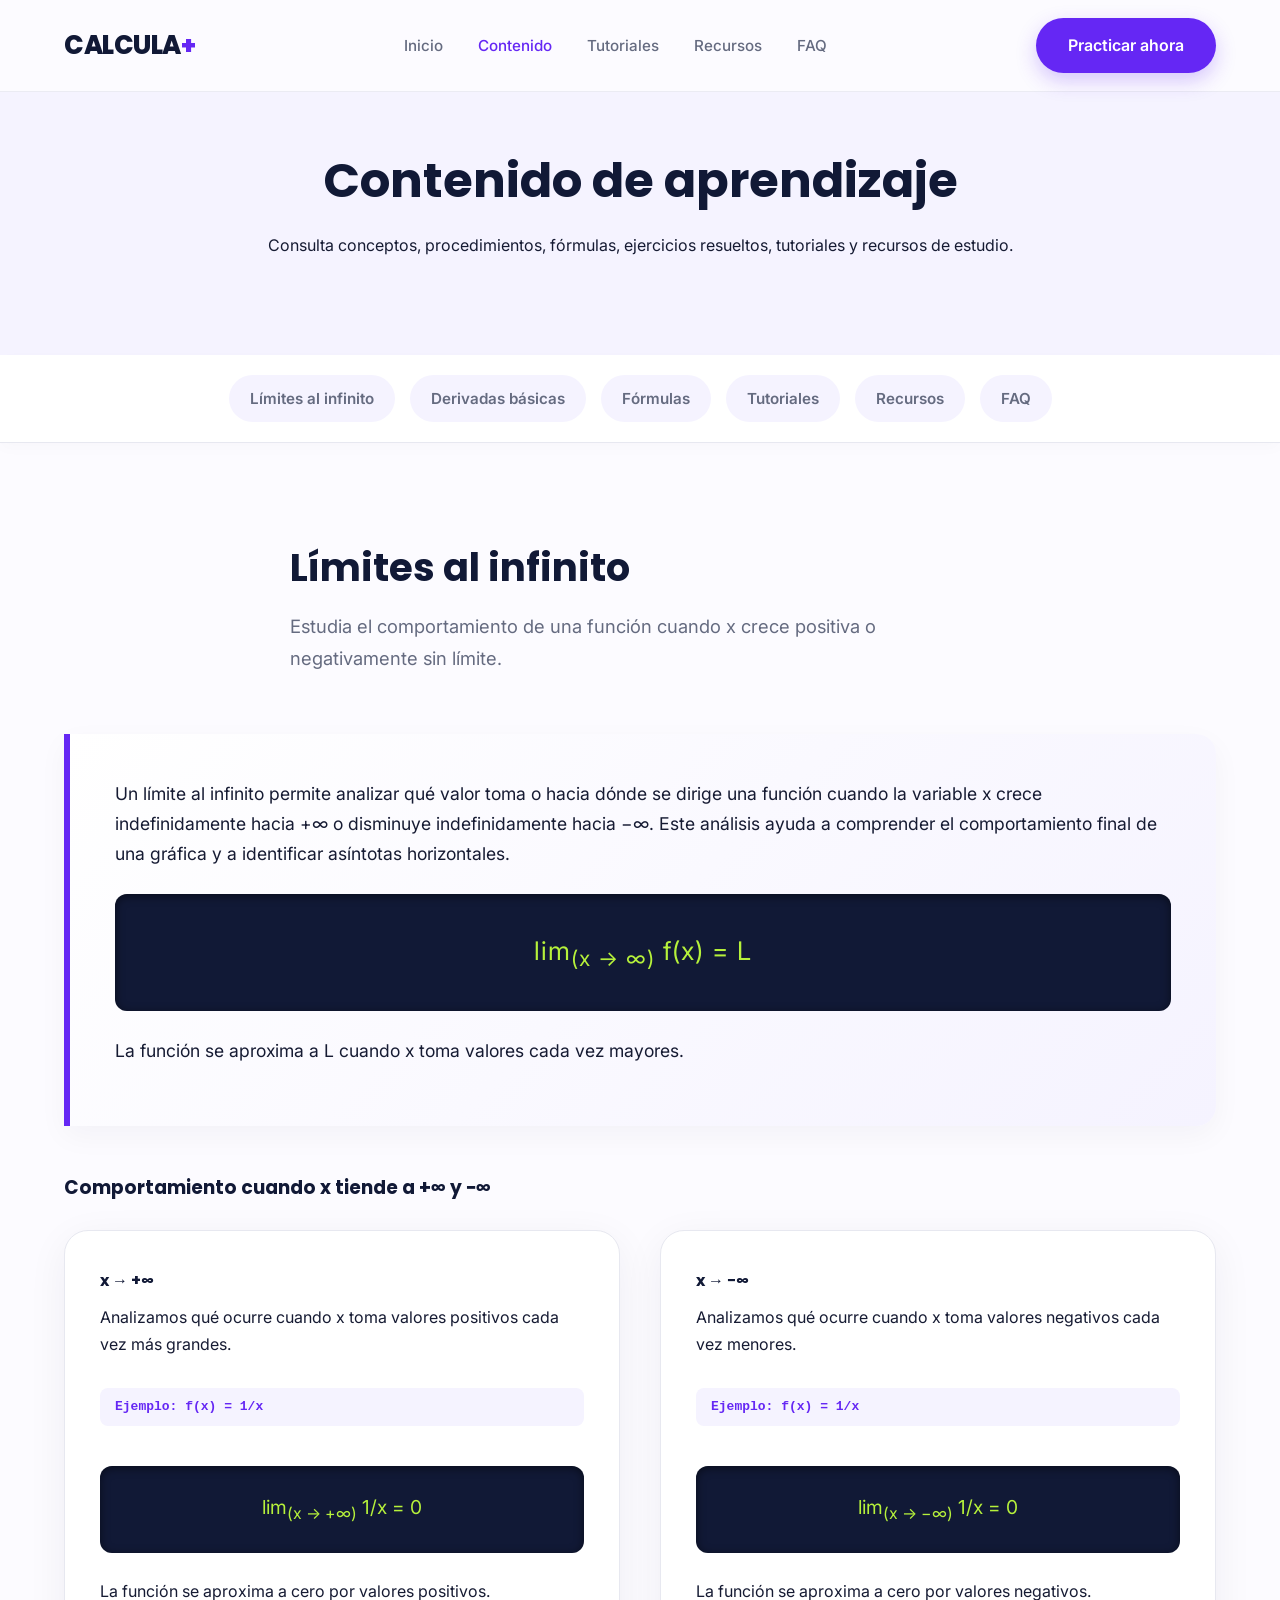
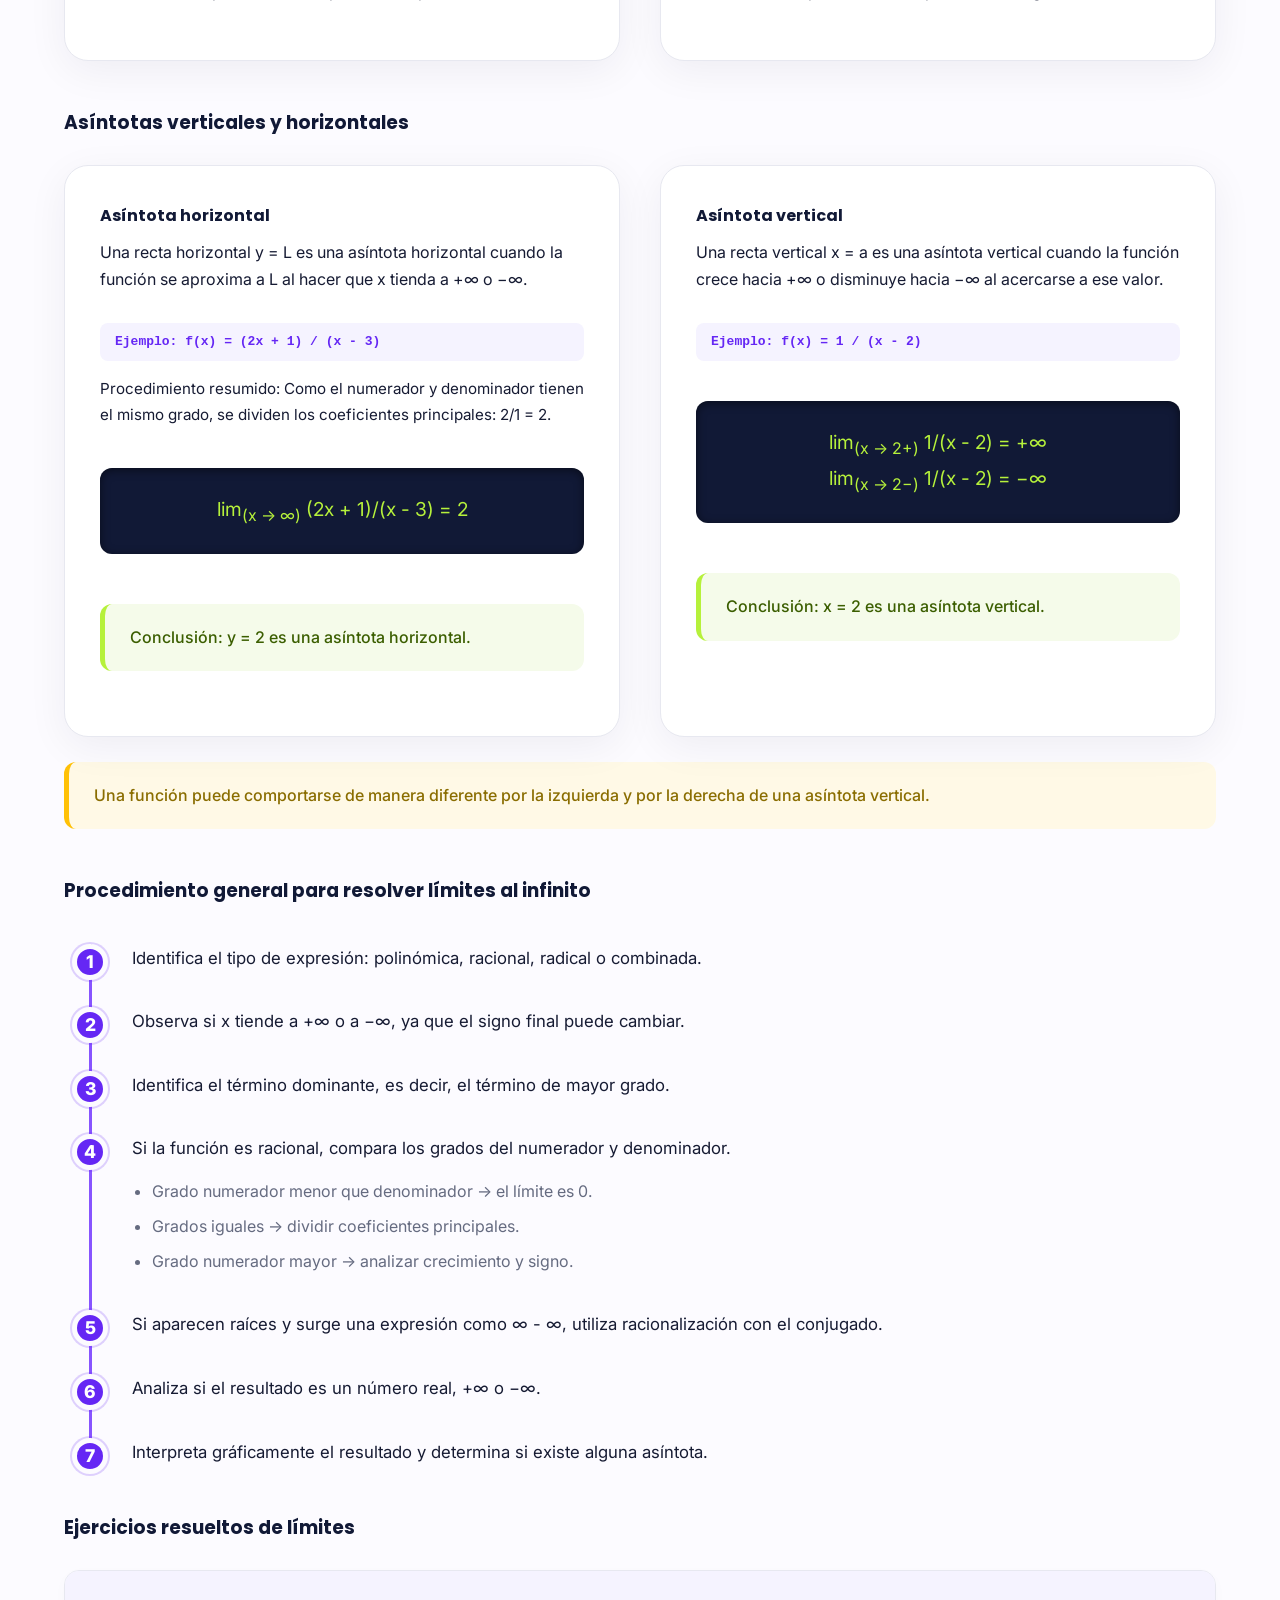
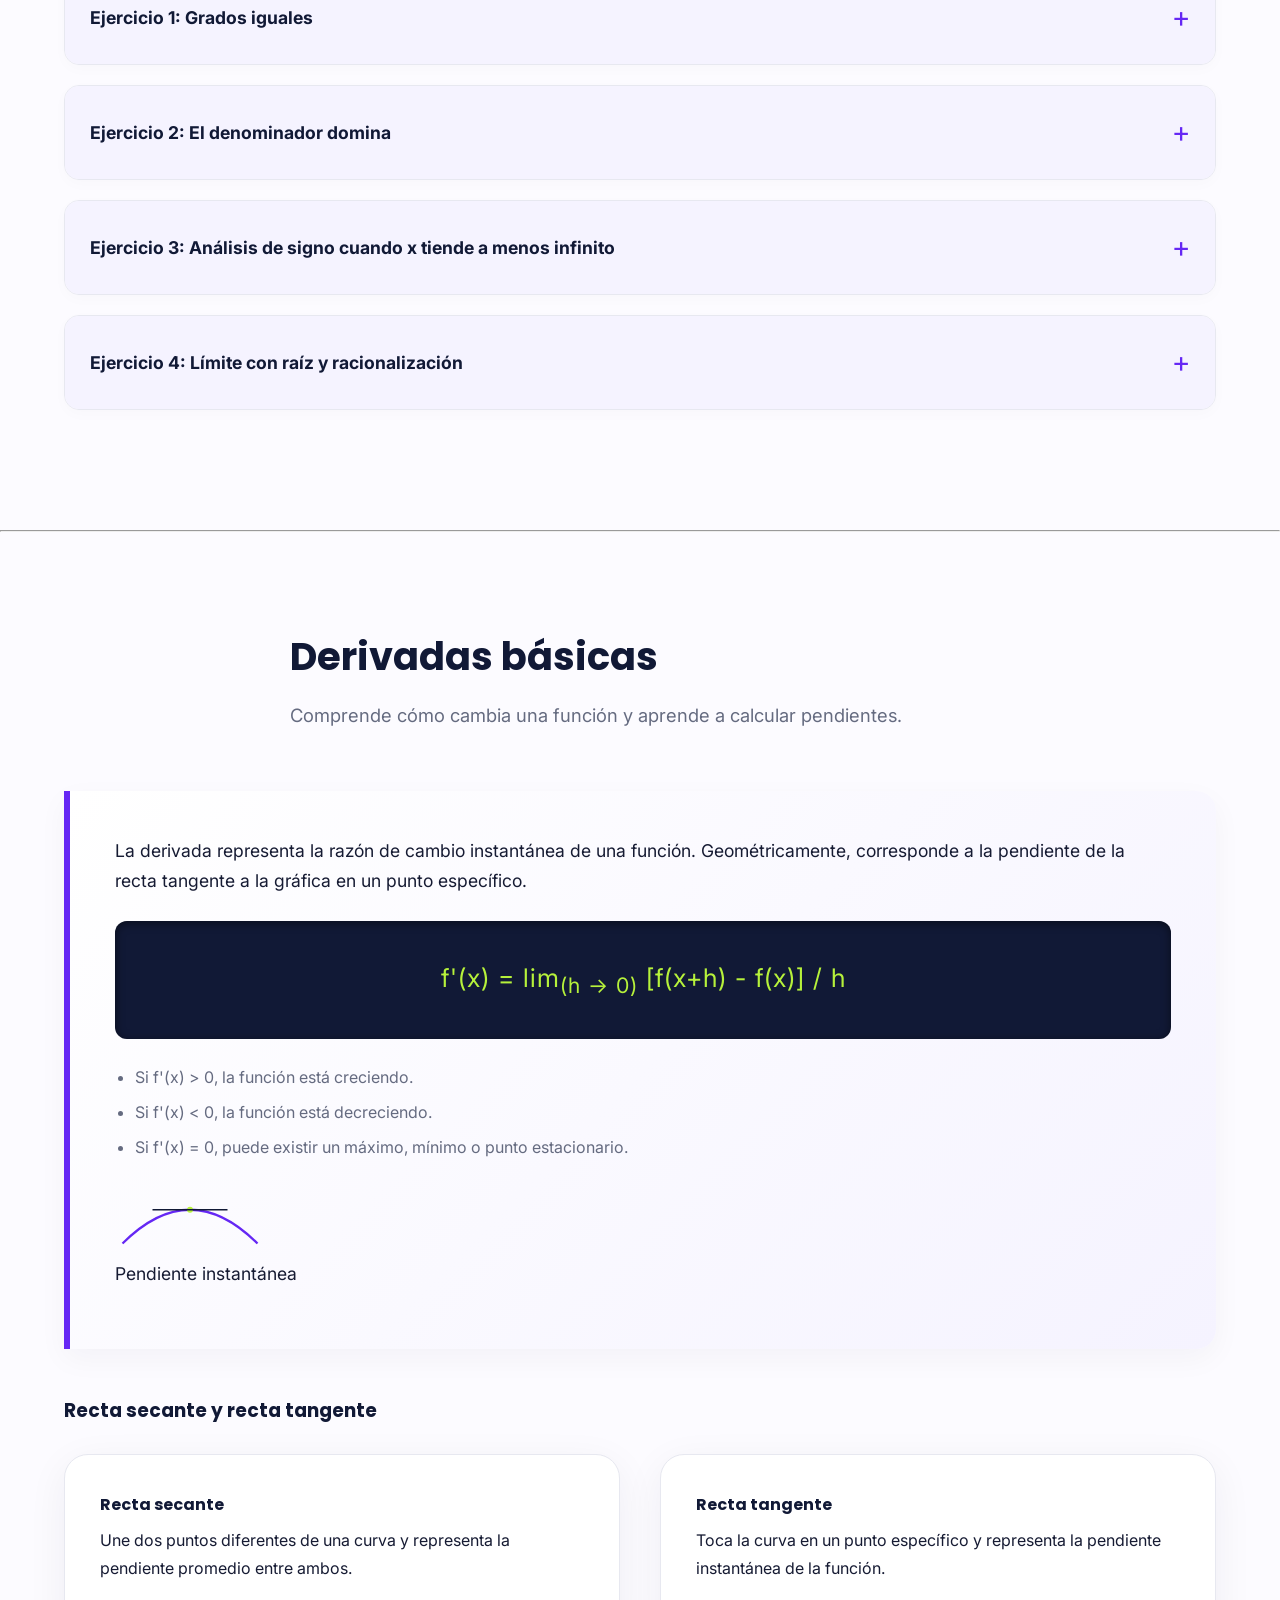
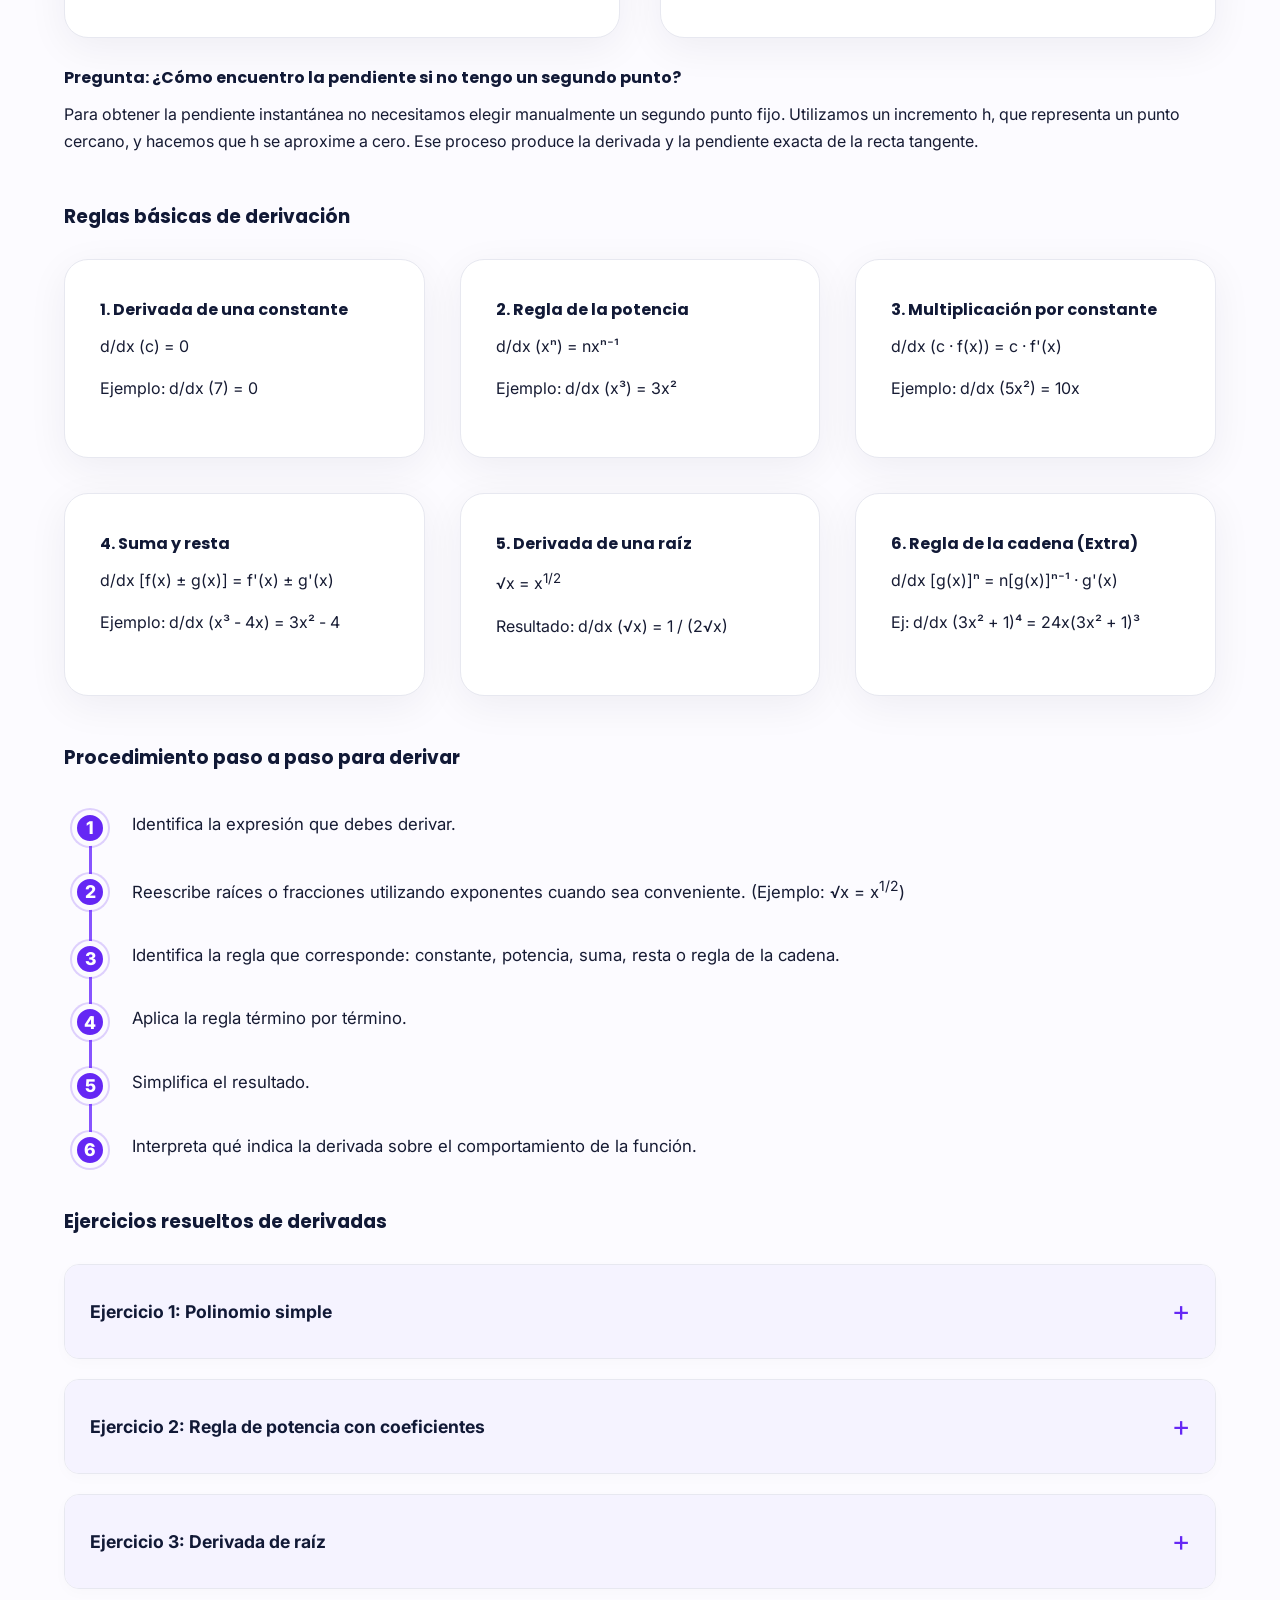
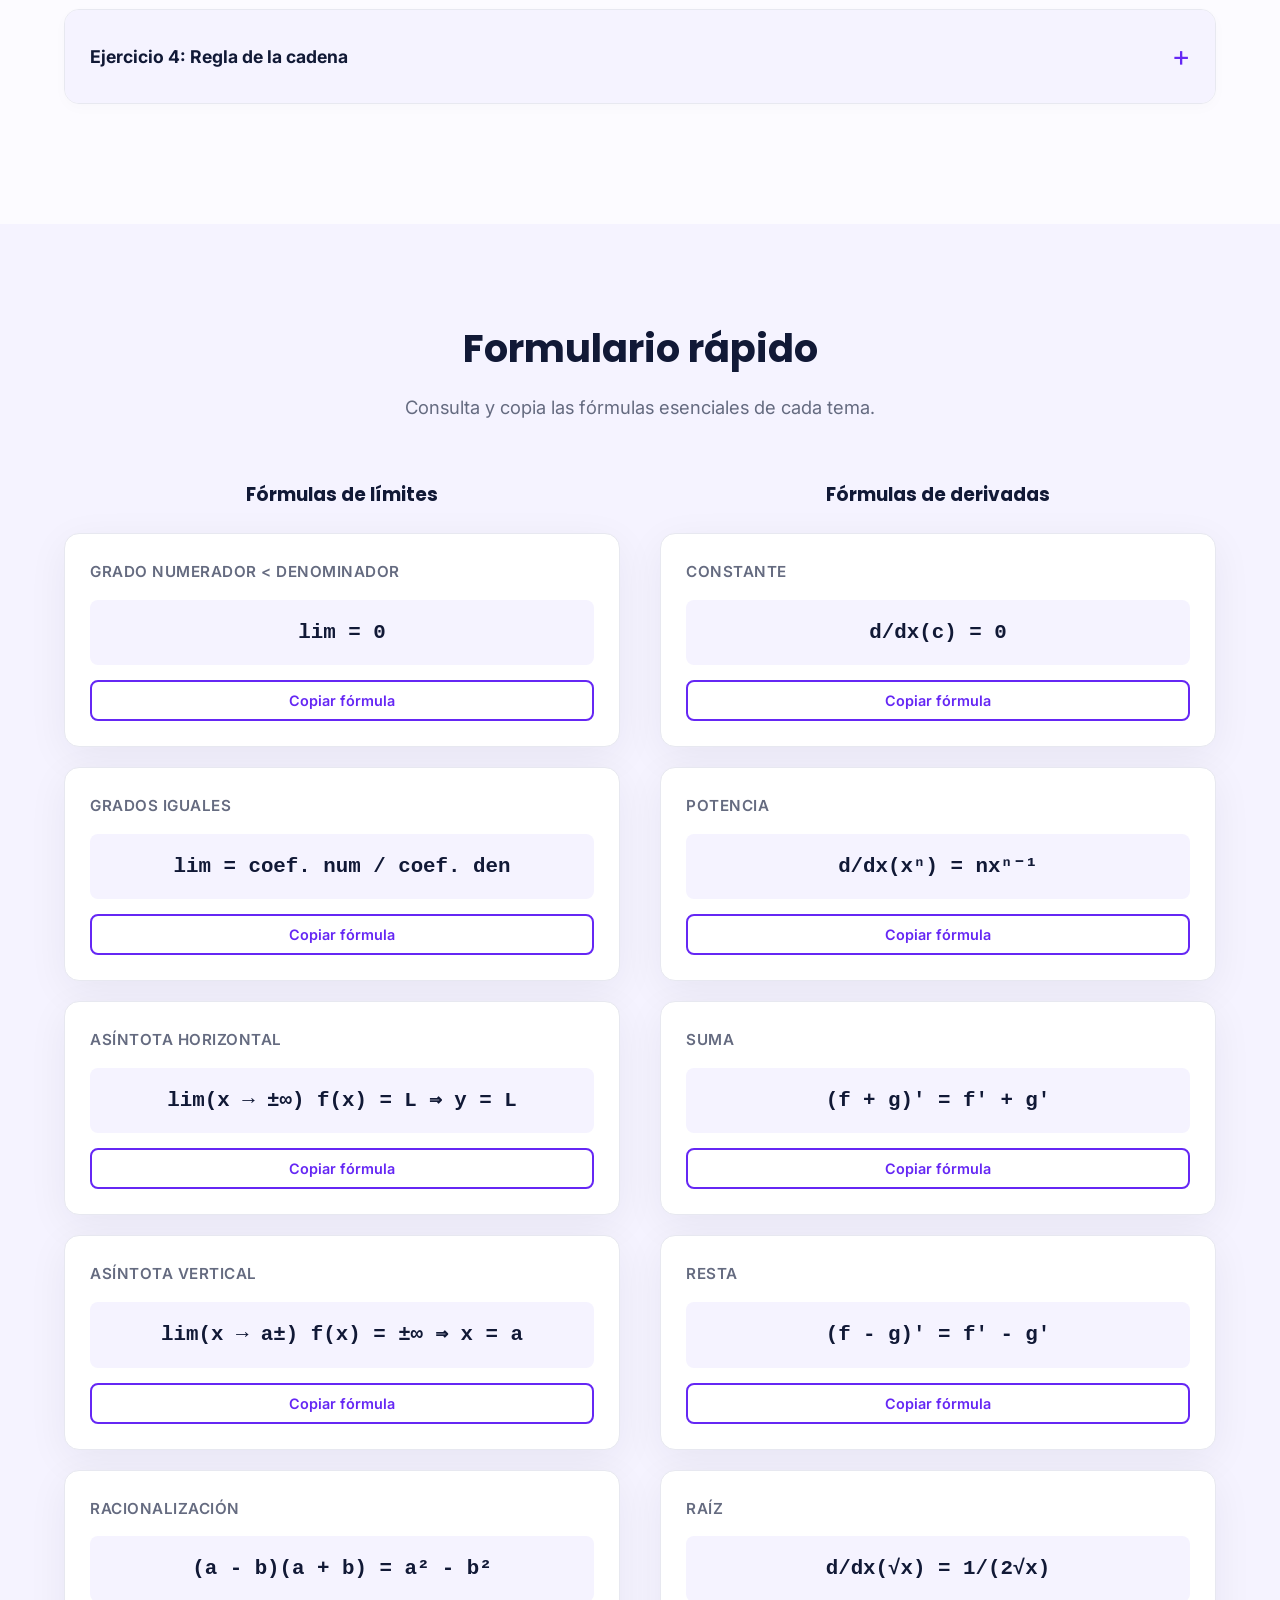
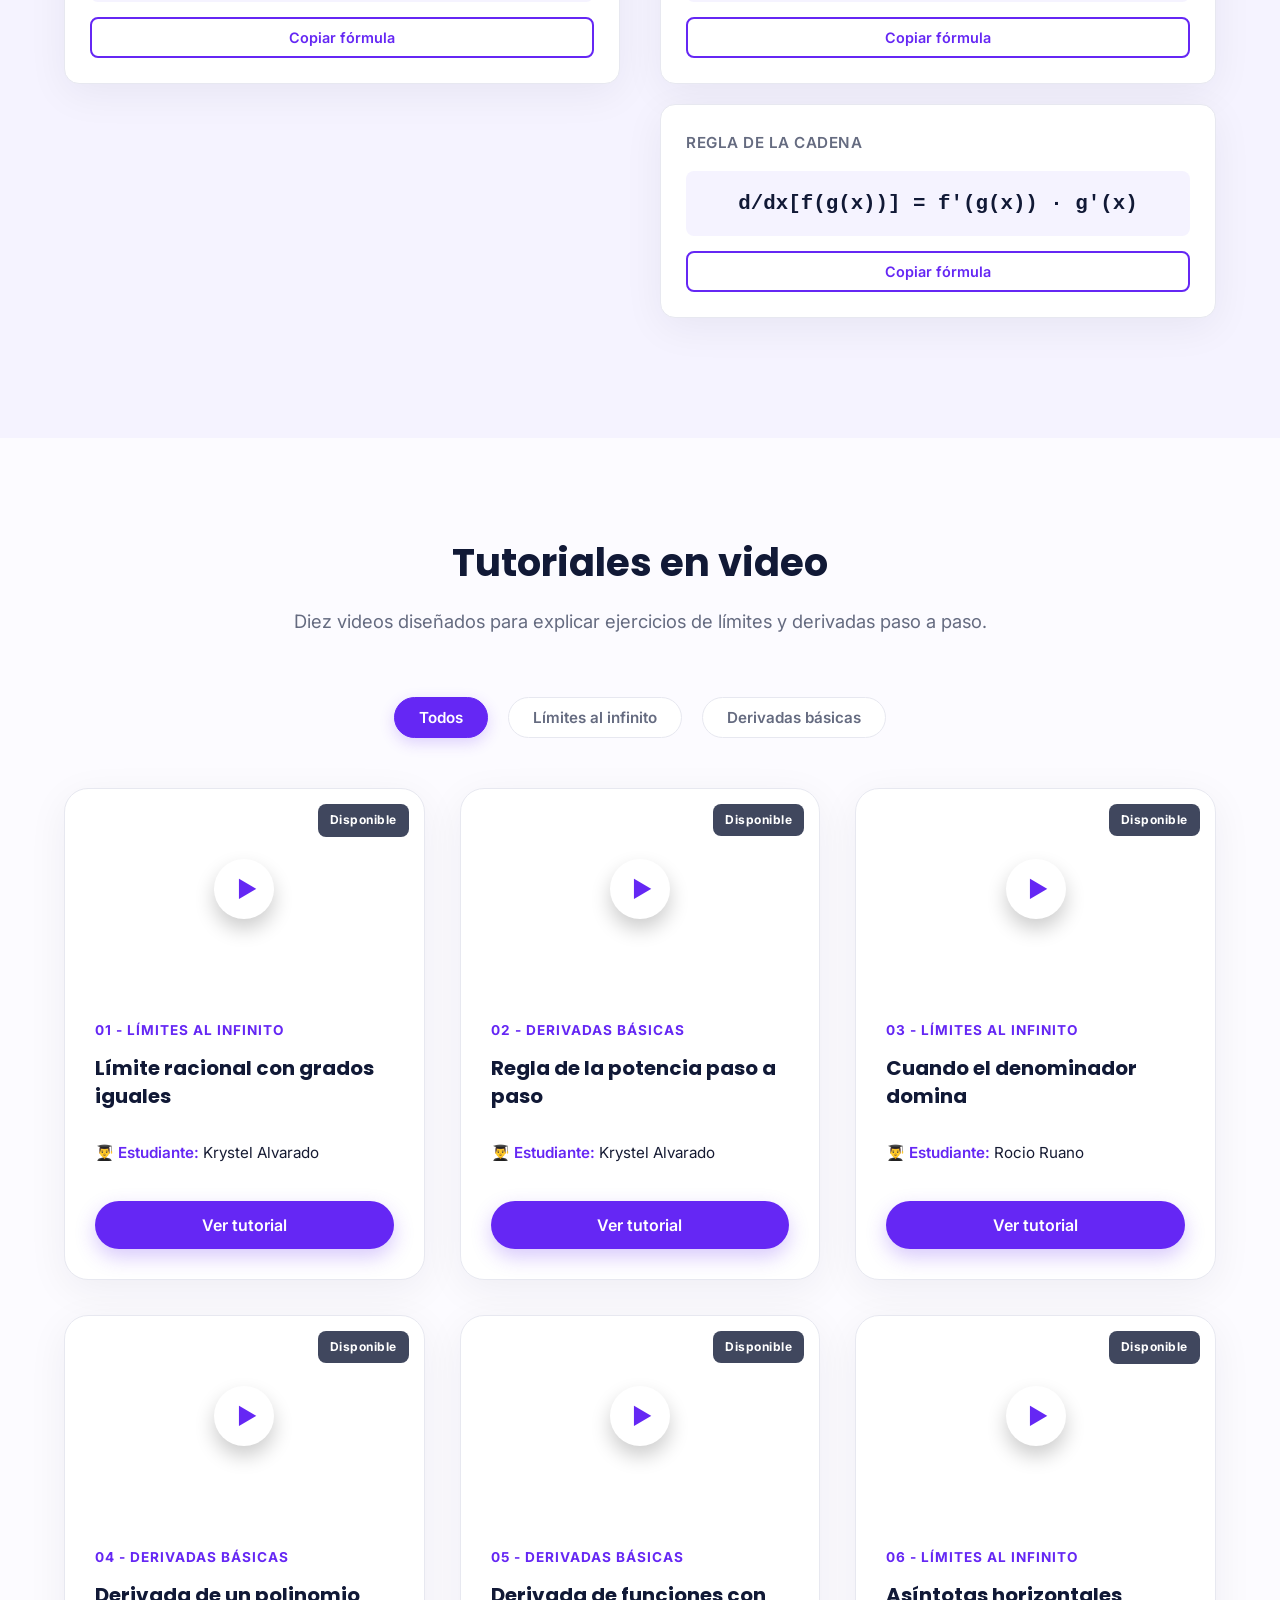
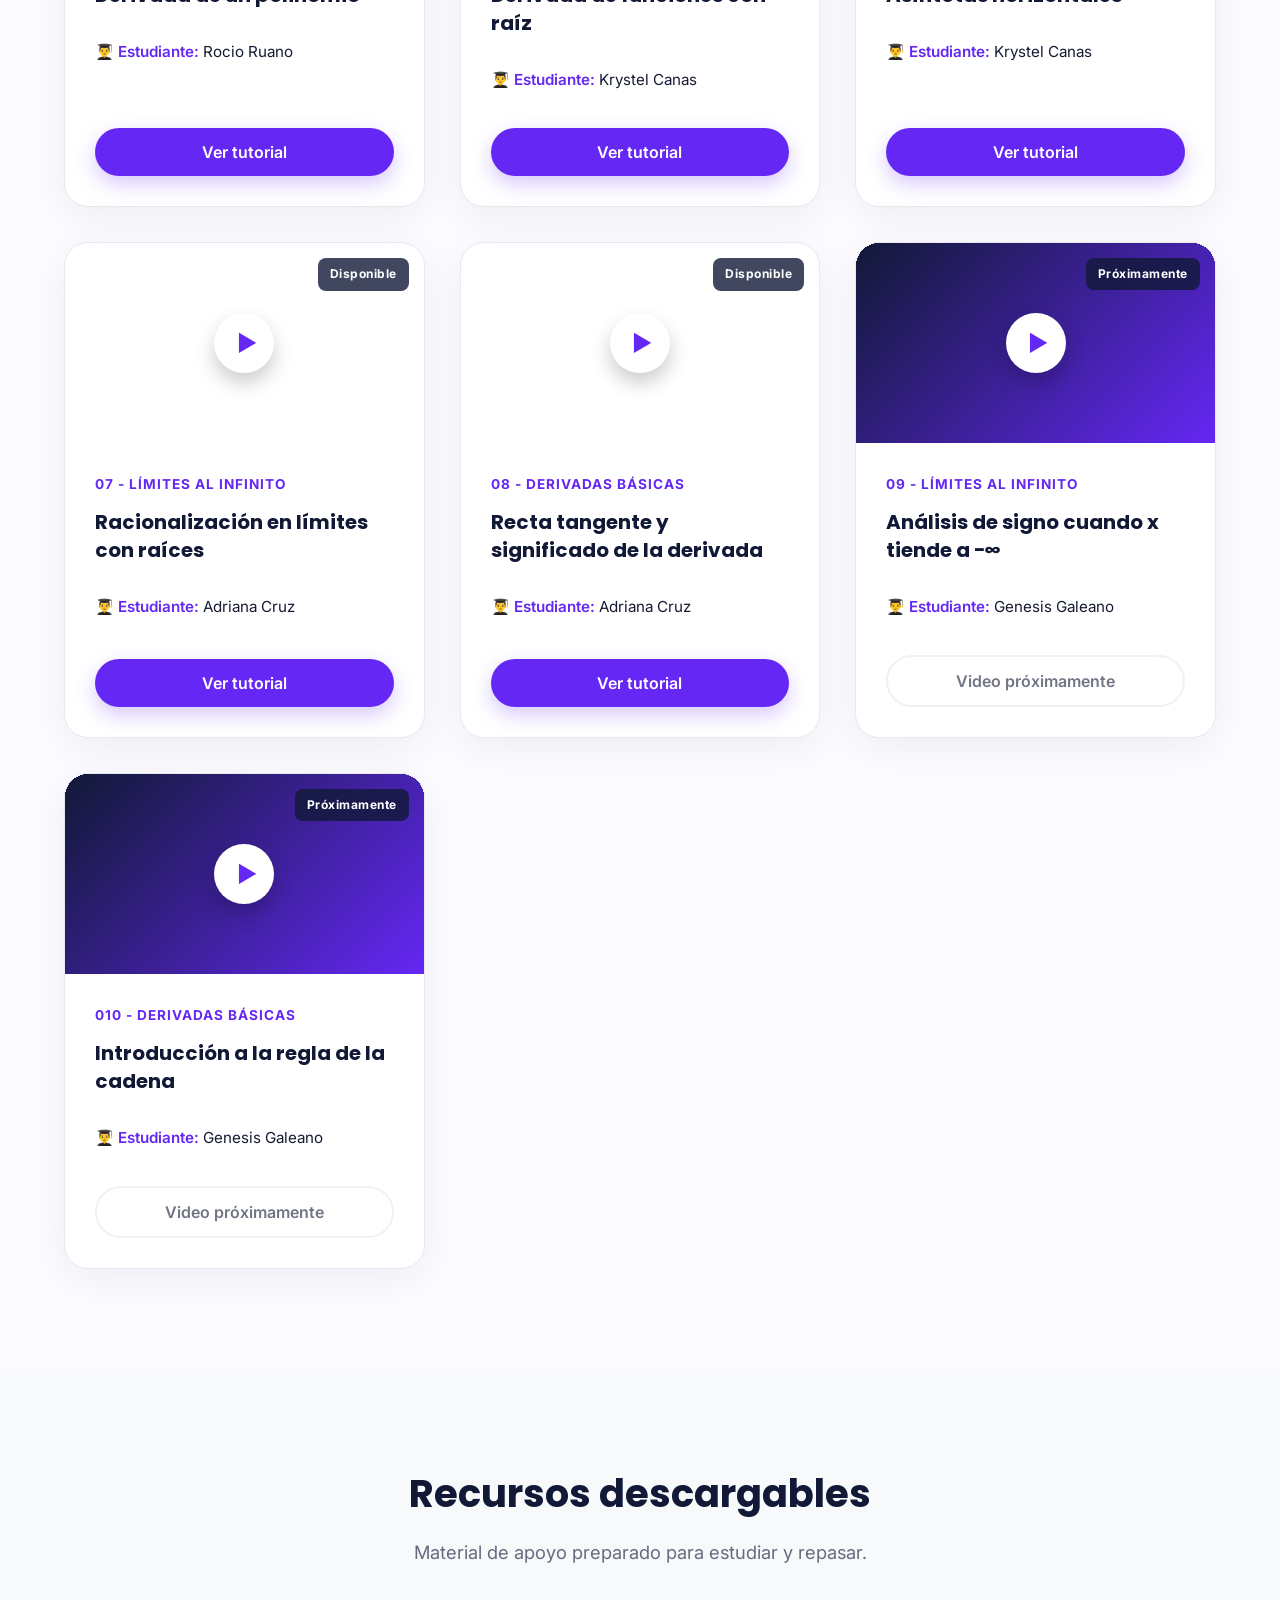
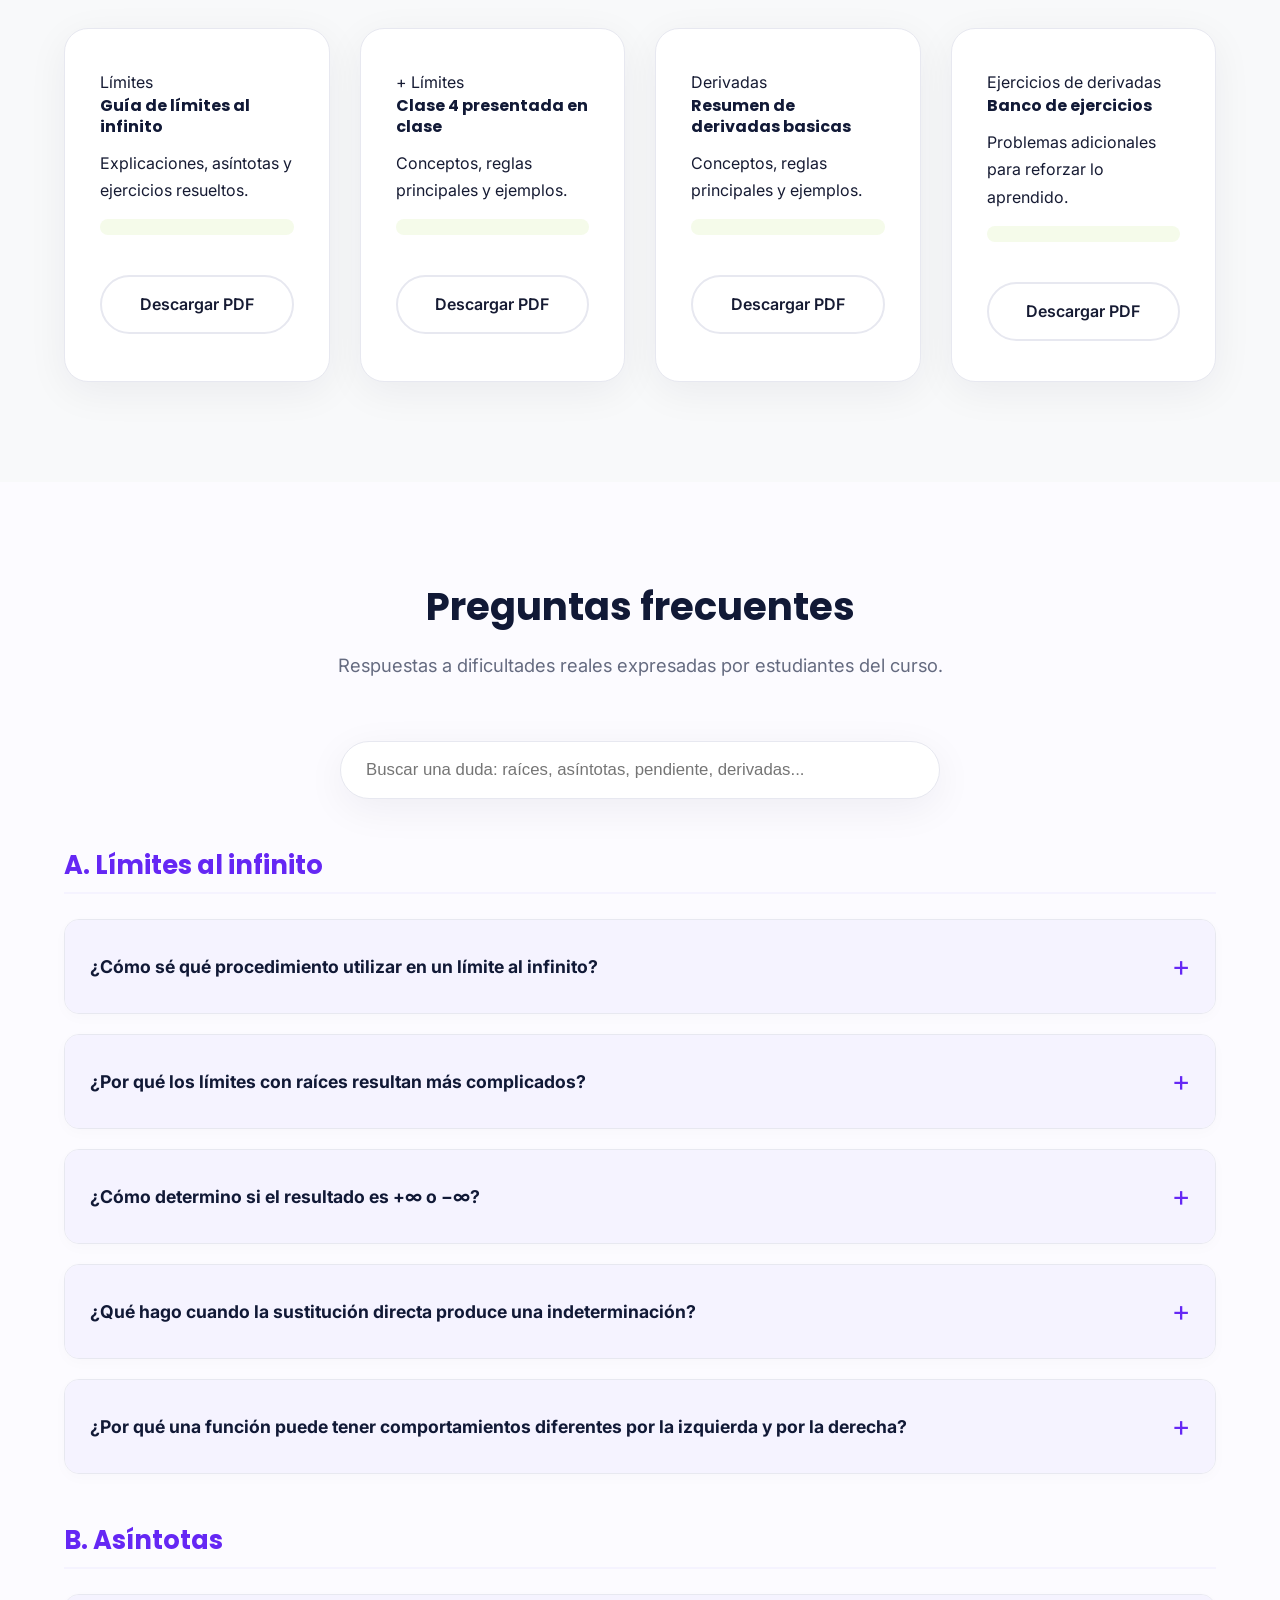
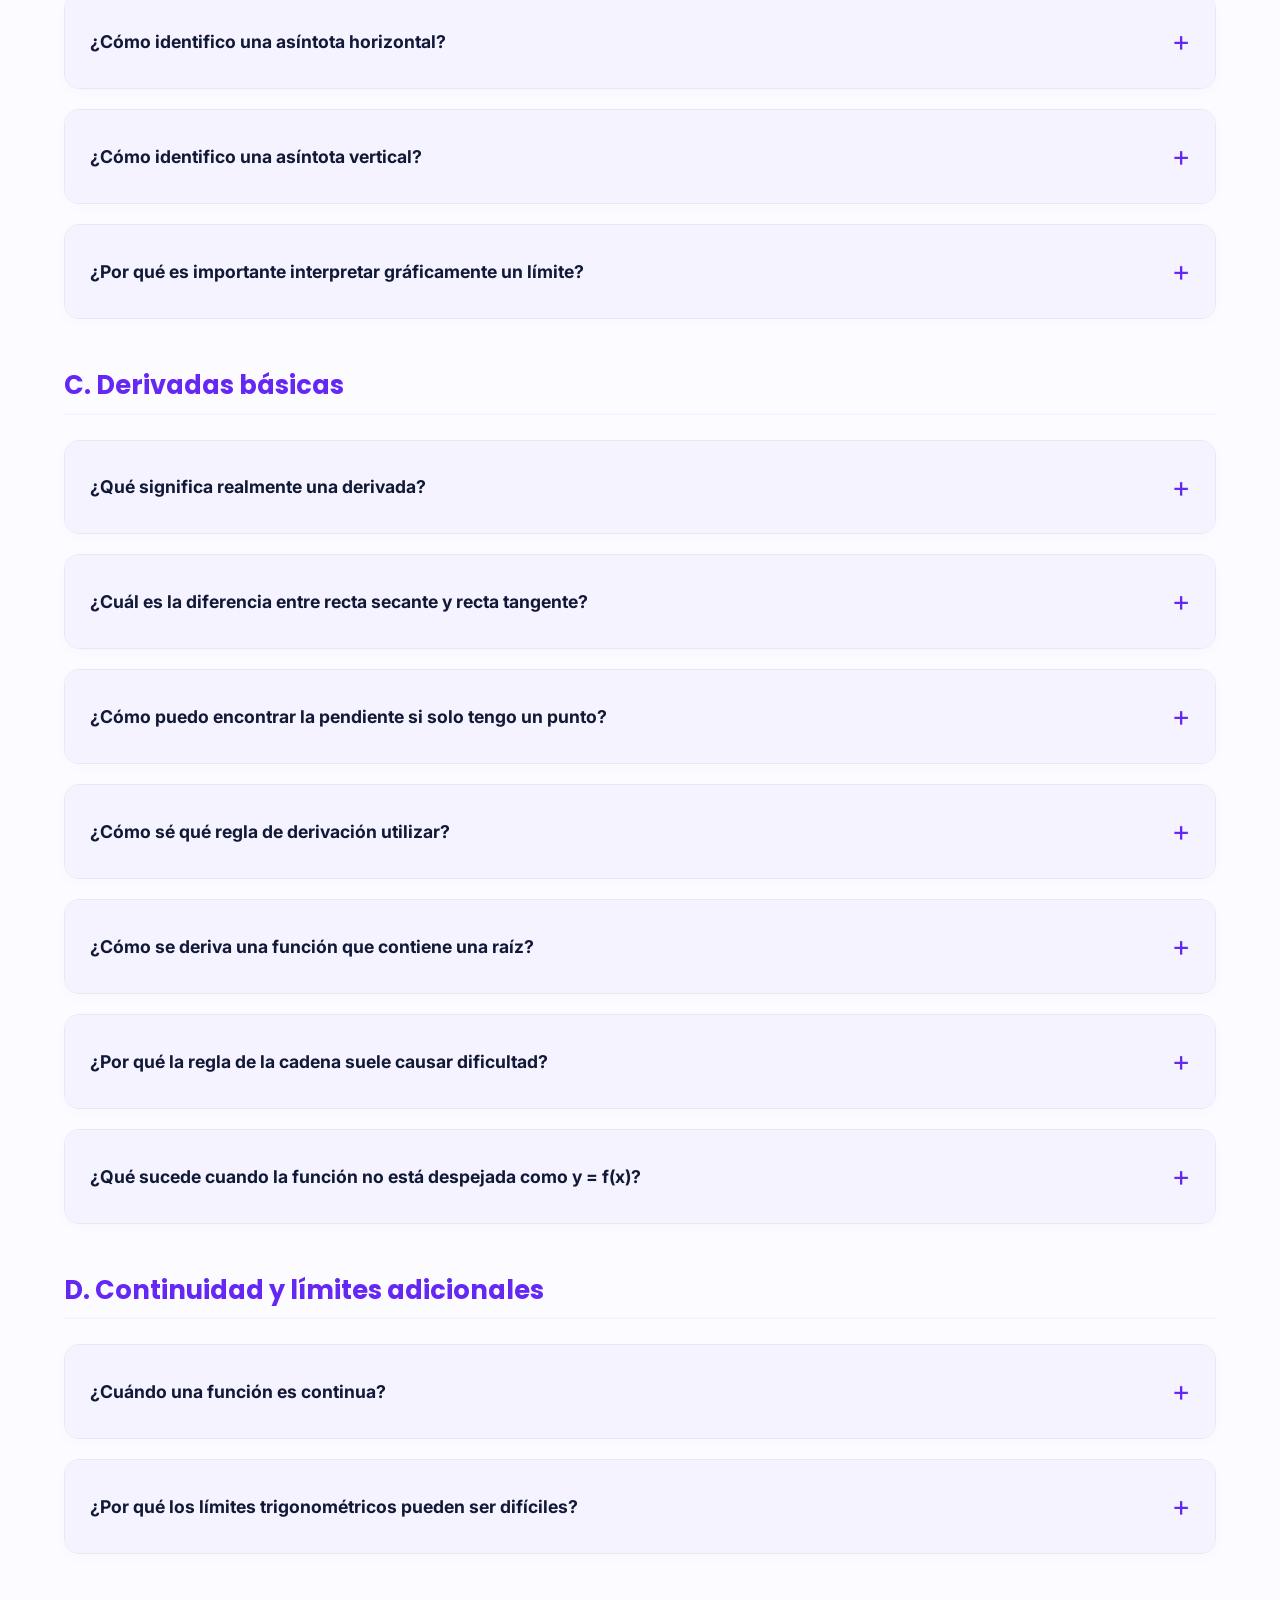
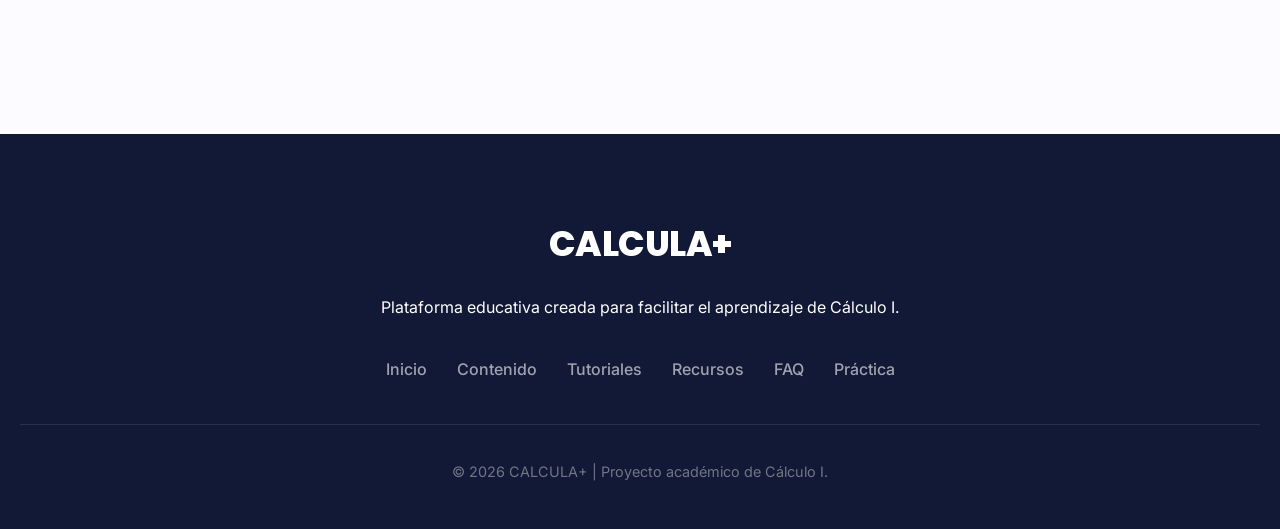
==== commit aaf08250: "Add files via upload" ====
--- a/contenido.html
+++ b/contenido.html
@@ -1,523 +1,426 @@
-<!DOCTYPE html>
-<html lang="es">
-<head>
-    <meta charset="UTF-8">
-    <meta name="viewport" content="width=device-width, initial-scale=1.0">
-    <title>CALCULA+ | Contenido</title>
-    <link rel="stylesheet" href="css/styles.css">
-    <link href="https://fonts.googleapis.com/css2?family=Poppins:wght@400;600;700;800&family=Inter:wght@400;500;600&display=swap" rel="stylesheet">
-</head>
-<body>
-    <nav class="navbar">
-        <div class="nav-container">
-            <a href="index.html" class="logo">CALCULA<span class="highlight">+</span></a>
-            <ul class="nav-links">
-                <li><a href="index.html">Inicio</a></li>
-                <li><a href="contenido.html" class="active">Contenido</a></li>
-                <li><a href="#tutoriales">Tutoriales</a></li>
-                <li><a href="#recursos">Recursos</a></li>
-                <li><a href="#faq">FAQ</a></li>
-            </ul>
-            <a href="practica.html" class="btn btn-primary nav-btn">Practicar ahora</a>
-            <button class="hamburger" id="hamburger" aria-label="Menú">
-                <svg viewBox="0 0 24 24" width="24" height="24" stroke="currentColor" stroke-width="2" fill="none"><path d="M3 12h18M3 6h18M3 18h18"></path></svg>
-            </button>
-        </div>
-    </nav>
-
-    <div class="page-header bg-sec text-center section-padding">
-        <h1>Contenido de aprendizaje</h1>
-        <p>Consulta conceptos, procedimientos, fórmulas, ejercicios resueltos, tutoriales y recursos de estudio.</p>
-    </div>
-
-    <div class="sticky-submenu">
-        <a href="#limites">Límites al infinito</a>
-        <a href="#derivadas">Derivadas básicas</a>
-        <a href="#formulas">Fórmulas</a>
-        <a href="#tutoriales">Tutoriales</a>
-        <a href="#recursos">Recursos</a>
-        <a href="#faq">FAQ</a>
-    </div>
-
-    <section id="limites" class="section-padding fade-in">
-        <div class="container">
-            <div class="section-header">
-                <h2>Límites al infinito</h2>
-                <p>Estudia el comportamiento de una función cuando x crece positiva o negativamente sin límite.</p>
-            </div>
-            
-            <div class="concept-card highlight-card">
-                <p>Un límite al infinito permite analizar qué valor toma o hacia dónde se dirige una función cuando la variable x crece indefinidamente hacia +∞ o disminuye indefinidamente hacia −∞. Este análisis ayuda a comprender el comportamiento final de una gráfica y a identificar asíntotas horizontales.</p>
-                <div class="formula-box large">lim<sub>(x → ∞)</sub> f(x) = L</div>
-                <p class="text-sm mt-1">La función se aproxima a L cuando x toma valores cada vez mayores.</p>
-            </div>
-
-            <h3 class="mt-3">Comportamiento cuando x tiende a +∞ y −∞</h3>
-            <div class="grid-2 mt-2">
-                <div class="card">
-                    <h4>x → +∞</h4>
-                    <p>Analizamos qué ocurre cuando x toma valores positivos cada vez más grandes.</p>
-                    <p class="math-example">Ejemplo: f(x) = 1/x</p>
-                    <div class="formula-box">lim<sub>(x → +∞)</sub> 1/x = 0</div>
-                    <p>La función se aproxima a cero por valores positivos.</p>
-                </div>
-                <div class="card">
-                    <h4>x → −∞</h4>
-                    <p>Analizamos qué ocurre cuando x toma valores negativos cada vez menores.</p>
-                    <p class="math-example">Ejemplo: f(x) = 1/x</p>
-                    <div class="formula-box">lim<sub>(x → −∞)</sub> 1/x = 0</div>
-                    <p>La función se aproxima a cero por valores negativos.</p>
-                </div>
-            </div>
-
-            <h3 class="mt-3">Asíntotas verticales y horizontales</h3>
-            <div class="grid-2 mt-2">
-                <div class="card">
-                    <h4>Asíntota horizontal</h4>
-                    <p>Una recta horizontal y = L es una asíntota horizontal cuando la función se aproxima a L al hacer que x tienda a +∞ o −∞.</p>
-                    <p class="math-example">Ejemplo: f(x) = (2x + 1) / (x - 3)</p>
-                    <p class="text-sm">Procedimiento resumido: Como el numerador y denominador tienen el mismo grado, se dividen los coeficientes principales: 2/1 = 2.</p>
-                    <div class="formula-box">lim<sub>(x → ∞)</sub> (2x + 1)/(x - 3) = 2</div>
-                    <div class="alert-box success">Conclusión: y = 2 es una asíntota horizontal.</div>
-                </div>
-                <div class="card">
-                    <h4>Asíntota vertical</h4>
-                    <p>Una recta vertical x = a es una asíntota vertical cuando la función crece hacia +∞ o disminuye hacia −∞ al acercarse a ese valor.</p>
-                    <p class="math-example">Ejemplo: f(x) = 1 / (x - 2)</p>
-                    <div class="formula-box text-left">lim<sub>(x → 2+)</sub> 1/(x - 2) = +∞<br>lim<sub>(x → 2−)</sub> 1/(x - 2) = −∞</div>
-                    <div class="alert-box success">Conclusión: x = 2 es una asíntota vertical.</div>
-                </div>
-            </div>
-            <div class="alert-box warning mt-2">Una función puede comportarse de manera diferente por la izquierda y por la derecha de una asíntota vertical.</div>
-
-            <h3 class="mt-3">Procedimiento general para resolver límites al infinito</h3>
-            <div class="timeline mt-2">
-                <div class="timeline-step"><span>1</span> <p>Identifica el tipo de expresión: polinómica, racional, radical o combinada.</p></div>
-                <div class="timeline-step"><span>2</span> <p>Observa si x tiende a +∞ o a −∞, ya que el signo final puede cambiar.</p></div>
-                <div class="timeline-step"><span>3</span> <p>Identifica el término dominante, es decir, el término de mayor grado.</p></div>
-                <div class="timeline-step">
-                    <span>4</span> 
-                    <div>
-                        <p>Si la función es racional, compara los grados del numerador y denominador.</p>
-                        <ul class="mini-list">
-                            <li>Grado numerador menor que denominador → el límite es 0.</li>
-                            <li>Grados iguales → dividir coeficientes principales.</li>
-                            <li>Grado numerador mayor → analizar crecimiento y signo.</li>
-                        </ul>
-                    </div>
-                </div>
-                <div class="timeline-step"><span>5</span> <p>Si aparecen raíces y surge una expresión como ∞ - ∞, utiliza racionalización con el conjugado.</p></div>
-                <div class="timeline-step"><span>6</span> <p>Analiza si el resultado es un número real, +∞ o −∞.</p></div>
-                <div class="timeline-step"><span>7</span> <p>Interpreta gráficamente el resultado y determina si existe alguna asíntota.</p></div>
-            </div>
-
-            <h3 class="mt-3">Ejercicios resueltos de límites</h3>
-            <div class="accordion-container mt-2">
-                <details class="accordion">
-                    <summary>Ejercicio 1: Grados iguales</summary>
-                    <div class="accordion-content">
-                        <p><strong>Problema:</strong> lim<sub>(x → ∞)</sub> (3x² - 5x + 2) / (x² + 4)</p>
-                        <ol>
-                            <li>El numerador y el denominador tienen grado 2.</li>
-                            <li>Se toman los coeficientes principales: 3 y 1.</li>
-                            <li>Se divide: 3 / 1 = 3.</li>
-                            <li>Resultado final: 3.</li>
-                            <li>Interpretación: la función tiene asíntota horizontal y = 3.</li>
-                        </ol>
-                    </div>
-                </details>
-                <details class="accordion">
-                    <summary>Ejercicio 2: El denominador domina</summary>
-                    <div class="accordion-content">
-                        <p><strong>Problema:</strong> lim<sub>(x → ∞)</sub> (5x + 1) / (x² + 3)</p>
-                        <ol>
-                            <li>El numerador tiene grado 1.</li>
-                            <li>El denominador tiene grado 2.</li>
-                            <li>El denominador crece más rápido que el numerador.</li>
-                            <li>Por lo tanto, la fracción se aproxima a cero.</li>
-                            <li>Resultado final: 0.</li>
-                            <li>Interpretación: la asíntota horizontal es y = 0.</li>
-                        </ol>
-                    </div>
-                </details>
-                <details class="accordion">
-                    <summary>Ejercicio 3: Análisis de signo cuando x tiende a menos infinito</summary>
-                    <div class="accordion-content">
-                        <p><strong>Problema:</strong> lim<sub>(x → −∞)</sub> (2x³ + 1) / (x² - 4)</p>
-                        <ol>
-                            <li>El término dominante del numerador es 2x³.</li>
-                            <li>El término dominante del denominador es x².</li>
-                            <li>La expresión se comporta como 2x³/x² = 2x.</li>
-                            <li>Cuando x → −∞, entonces 2x → −∞.</li>
-                            <li>Resultado final: −∞.</li>
-                        </ol>
-                    </div>
-                </details>
-                <details class="accordion">
-                    <summary>Ejercicio 4: Límite con raíz y racionalización</summary>
-                    <div class="accordion-content">
-                        <p><strong>Problema:</strong> lim<sub>(x → ∞)</sub> (√(x² + 5x) - x)</p>
-                        <ol>
-                            <li>Sustituir directamente produce una forma ∞ - ∞.</li>
-                            <li>Multiplicamos y dividimos por el conjugado: (√(x² + 5x) + x).</li>
-                            <li>El numerador queda: (x² + 5x) - x² = 5x.</li>
-                            <li>La expresión queda: 5x / (√(x² + 5x) + x).</li>
-                            <li>Dividimos numerador y denominador entre x: 5 / (√(1 + 5/x) + 1).</li>
-                            <li>Cuando x → ∞, entonces 5/x → 0.</li>
-                            <li>Resultado: 5 / (1 + 1) = 5/2.</li>
-                        </ol>
-                    </div>
-                </details>
-            </div>
-        </div>
-    </section>
-
-    <hr class="section-divider">
-
-    <section id="derivadas" class="section-padding fade-in">
-        <div class="container">
-            <div class="section-header">
-                <h2>Derivadas básicas</h2>
-                <p>Comprende cómo cambia una función y aprende a calcular pendientes.</p>
-            </div>
-
-            <div class="concept-card highlight-card">
-                <p>La derivada representa la razón de cambio instantánea de una función. Geométricamente, corresponde a la pendiente de la recta tangente a la gráfica en un punto específico.</p>
-                <div class="formula-box large">f'(x) = lim<sub>(h → 0)</sub> [f(x+h) - f(x)] / h</div>
-                <ul class="mini-list mt-1">
-                    <li>Si f'(x) > 0, la función está creciendo.</li>
-                    <li>Si f'(x) < 0, la función está decreciendo.</li>
-                    <li>Si f'(x) = 0, puede existir un máximo, mínimo o punto estacionario.</li>
-                </ul>
-                <div class="math-illustration mt-1">
-                    <svg viewBox="0 0 200 100" width="150" height="75">
-                        <path d="M10 90 Q 100 0, 190 90" stroke="#6527F4" stroke-width="3" fill="none"/>
-                        <circle cx="100" cy="45" r="4" fill="#B6F13B"/>
-                        <line x1="50" y1="45" x2="150" y2="45" stroke="#111936" stroke-width="2"/>
-                    </svg>
-                    <p class="text-sm">Pendiente instantánea</p>
-                </div>
-            </div>
-
-            <h3 class="mt-3">Recta secante y recta tangente</h3>
-            <div class="grid-2 mt-2">
-                <div class="card">
-                    <h4>Recta secante</h4>
-                    <p>Une dos puntos diferentes de una curva y representa la pendiente promedio entre ambos.</p>
-                </div>
-                <div class="card">
-                    <h4>Recta tangente</h4>
-                    <p>Toca la curva en un punto específico y representa la pendiente instantánea de la función.</p>
-                </div>
-            </div>
-            <div class="faq-card highlight-box mt-2">
-                <h4>Pregunta: ¿Cómo encuentro la pendiente si no tengo un segundo punto?</h4>
-                <p>Para obtener la pendiente instantánea no necesitamos elegir manualmente un segundo punto fijo. Utilizamos un incremento h, que representa un punto cercano, y hacemos que h se aproxime a cero. Ese proceso produce la derivada y la pendiente exacta de la recta tangente.</p>
-            </div>
-
-            <h3 class="mt-3">Reglas básicas de derivación</h3>
-            <div class="grid-3 mt-2">
-                <div class="card formula-rule-card">
-                    <h4>1. Derivada de una constante</h4>
-                    <p class="rule-formula">d/dx (c) = 0</p>
-                    <p class="rule-example">Ejemplo: d/dx (7) = 0</p>
-                </div>
-                <div class="card formula-rule-card">
-                    <h4>2. Regla de la potencia</h4>
-                    <p class="rule-formula">d/dx (xⁿ) = nxⁿ⁻¹</p>
-                    <p class="rule-example">Ejemplo: d/dx (x³) = 3x²</p>
-                </div>
-                <div class="card formula-rule-card">
-                    <h4>3. Multiplicación por constante</h4>
-                    <p class="rule-formula">d/dx (c · f(x)) = c · f'(x)</p>
-                    <p class="rule-example">Ejemplo: d/dx (5x²) = 10x</p>
-                </div>
-                <div class="card formula-rule-card">
-                    <h4>4. Suma y resta</h4>
-                    <p class="rule-formula">d/dx [f(x) ± g(x)] = f'(x) ± g'(x)</p>
-                    <p class="rule-example">Ejemplo: d/dx (x³ - 4x) = 3x² - 4</p>
-                </div>
-                <div class="card formula-rule-card">
-                    <h4>5. Derivada de una raíz</h4>
-                    <p class="rule-formula">√x = x<sup>1/2</sup></p>
-                    <p class="rule-example">Resultado: d/dx (√x) = 1 / (2√x)</p>
-                </div>
-                <div class="card formula-rule-card highlight-border">
-                    <h4>6. Regla de la cadena (Extra)</h4>
-                    <p class="rule-formula">d/dx [g(x)]ⁿ = n[g(x)]ⁿ⁻¹ · g'(x)</p>
-                    <p class="rule-example">Ej: d/dx (3x² + 1)⁴ = 24x(3x² + 1)³</p>
-                </div>
-            </div>
-
-            <h3 class="mt-3">Procedimiento paso a paso para derivar</h3>
-            <div class="timeline mt-2">
-                <div class="timeline-step"><span>1</span> <p>Identifica la expresión que debes derivar.</p></div>
-                <div class="timeline-step"><span>2</span> <p>Reescribe raíces o fracciones utilizando exponentes cuando sea conveniente. (Ejemplo: √x = x<sup>1/2</sup>)</p></div>
-                <div class="timeline-step"><span>3</span> <p>Identifica la regla que corresponde: constante, potencia, suma, resta o regla de la cadena.</p></div>
-                <div class="timeline-step"><span>4</span> <p>Aplica la regla término por término.</p></div>
-                <div class="timeline-step"><span>5</span> <p>Simplifica el resultado.</p></div>
-                <div class="timeline-step"><span>6</span> <p>Interpreta qué indica la derivada sobre el comportamiento de la función.</p></div>
-            </div>
-
-            <h3 class="mt-3">Ejercicios resueltos de derivadas</h3>
-            <div class="accordion-container mt-2">
-                <details class="accordion">
-                    <summary>Ejercicio 1: Polinomio simple</summary>
-                    <div class="accordion-content">
-                        <p><strong>Problema:</strong> f(x) = x³ - 4x² + 2x - 7</p>
-                        <p><strong>Procedimiento:</strong></p>
-                        <ul>
-                            <li>La derivada de x³ es 3x².</li>
-                            <li>La derivada de −4x² es −8x.</li>
-                            <li>La derivada de 2x es 2.</li>
-                            <li>La derivada de −7 es 0.</li>
-                        </ul>
-                        <div class="alert-box success">Resultado: f'(x) = 3x² - 8x + 2</div>
-                    </div>
-                </details>
-                <details class="accordion">
-                    <summary>Ejercicio 2: Regla de potencia con coeficientes</summary>
-                    <div class="accordion-content">
-                        <p><strong>Problema:</strong> f(x) = 5x⁴ + 3x² - 9</p>
-                        <p><strong>Procedimiento:</strong></p>
-                        <ul>
-                            <li>d/dx(5x⁴) = 20x³</li>
-                            <li>d/dx(3x²) = 6x</li>
-                            <li>d/dx(−9) = 0</li>
-                        </ul>
-                        <div class="alert-box success">Resultado: f'(x) = 20x³ + 6x</div>
-                    </div>
-                </details>
-                <details class="accordion">
-                    <summary>Ejercicio 3: Derivada de raíz</summary>
-                    <div class="accordion-content">
-                        <p><strong>Problema:</strong> f(x) = √x</p>
-                        <ol>
-                            <li>Convertir la raíz: √x = x<sup>1/2</sup>.</li>
-                            <li>Aplicar regla de potencia: (1/2)x<sup>-1/2</sup>.</li>
-                            <li>Reescribir: 1/(2√x).</li>
-                        </ol>
-                        <div class="alert-box success">Resultado: f'(x) = 1/(2√x)</div>
-                    </div>
-                </details>
-                <details class="accordion">
-                    <summary>Ejercicio 4: Regla de la cadena</summary>
-                    <div class="accordion-content">
-                        <p><strong>Problema:</strong> f(x) = (3x² + 1)⁴</p>
-                        <ol>
-                            <li>La función externa es una potencia cuarta.</li>
-                            <li>La función interna es 3x² + 1.</li>
-                            <li>Derivamos la externa: 4(3x² + 1)³.</li>
-                            <li>Derivamos la interna: 6x.</li>
-                            <li>Multiplicamos ambas expresiones.</li>
-                        </ol>
-                        <div class="alert-box success">Resultado: f'(x) = 24x(3x² + 1)³</div>
-                    </div>
-                </details>
-            </div>
-        </div>
-    </section>
-
-    <section id="formulas" class="section-padding bg-sec fade-in">
-        <div class="container">
-            <div class="section-header text-center">
-                <h2>Formulario rápido</h2>
-                <p>Consulta y copia las fórmulas esenciales de cada tema.</p>
-            </div>
-            <div class="grid-2">
-                <div class="formula-group">
-                    <h3>Fórmulas de límites</h3>
-                    <div class="formula-item">
-                        <div class="f-text">Grado numerador < denominador</div>
-                        <div class="f-math">lim = 0</div>
-                        <button class="btn-copy" data-formula="lim = 0">Copiar fórmula</button>
-                    </div>
-                    <div class="formula-item">
-                        <div class="f-text">Grados iguales</div>
-                        <div class="f-math">lim = coef. num / coef. den</div>
-                        <button class="btn-copy" data-formula="lim = coeficiente principal del numerador / coeficiente principal del denominador">Copiar fórmula</button>
-                    </div>
-                    <div class="formula-item">
-                        <div class="f-text">Asíntota horizontal</div>
-                        <div class="f-math">lim(x → ±∞) f(x) = L ⇒ y = L</div>
-                        <button class="btn-copy" data-formula="lim(x → ±∞) f(x) = L  ⇒  y = L">Copiar fórmula</button>
-                    </div>
-                    <div class="formula-item">
-                        <div class="f-text">Asíntota vertical</div>
-                        <div class="f-math">lim(x → a±) f(x) = ±∞ ⇒ x = a</div>
-                        <button class="btn-copy" data-formula="lim(x → a±) f(x) = ±∞  ⇒  x = a">Copiar fórmula</button>
-                    </div>
-                    <div class="formula-item">
-                        <div class="f-text">Racionalización</div>
-                        <div class="f-math">(a - b)(a + b) = a² - b²</div>
-                        <button class="btn-copy" data-formula="(a - b)(a + b) = a² - b²">Copiar fórmula</button>
-                    </div>
-                </div>
-                <div class="formula-group">
-                    <h3>Fórmulas de derivadas</h3>
-                    <div class="formula-item">
-                        <div class="f-text">Constante</div>
-                        <div class="f-math">d/dx(c) = 0</div>
-                        <button class="btn-copy" data-formula="d/dx(c) = 0">Copiar fórmula</button>
-                    </div>
-                    <div class="formula-item">
-                        <div class="f-text">Potencia</div>
-                        <div class="f-math">d/dx(xⁿ) = nxⁿ⁻¹</div>
-                        <button class="btn-copy" data-formula="d/dx(xⁿ) = nxⁿ⁻¹">Copiar fórmula</button>
-                    </div>
-                    <div class="formula-item">
-                        <div class="f-text">Suma</div>
-                        <div class="f-math">(f + g)' = f' + g'</div>
-                        <button class="btn-copy" data-formula="(f + g)' = f' + g'">Copiar fórmula</button>
-                    </div>
-                    <div class="formula-item">
-                        <div class="f-text">Resta</div>
-                        <div class="f-math">(f - g)' = f' - g'</div>
-                        <button class="btn-copy" data-formula="(f - g)' = f' - g'">Copiar fórmula</button>
-                    </div>
-                    <div class="formula-item">
-                        <div class="f-text">Raíz</div>
-                        <div class="f-math">d/dx(√x) = 1/(2√x)</div>
-                        <button class="btn-copy" data-formula="d/dx(√x) = 1/(2√x)">Copiar fórmula</button>
-                    </div>
-                    <div class="formula-item">
-                        <div class="f-text">Regla de la cadena</div>
-                        <div class="f-math">d/dx[f(g(x))] = f'(g(x)) · g'(x)</div>
-                        <button class="btn-copy" data-formula="d/dx[f(g(x))] = f'(g(x)) · g'(x)">Copiar fórmula</button>
-                    </div>
-                </div>
-            </div>
-        </div>
-    </section>
-
-    <section id="tutoriales" class="section-padding fade-in">
-        <div class="container">
-            <div class="section-header text-center">
-                <h2>Tutoriales en video</h2>
-                <p>Diez videos diseñados para explicar ejercicios de límites y derivadas paso a paso.</p>
-            </div>
-            <div class="filter-controls text-center mt-2">
-                <button class="filter-btn active" data-filter="Todos">Todos</button>
-                <button class="filter-btn" data-filter="Límites al infinito">Límites al infinito</button>
-                <button class="filter-btn" data-filter="Derivadas básicas">Derivadas básicas</button>
-            </div>
-            <div id="video-grid" class="grid-3 mt-3">
-                </div>
-        </div>
-    </section>
-
-    <section id="recursos" class="section-padding bg-light fade-in">
-        <div class="container">
-            <div class="section-header text-center">
-                <h2>Recursos descargables</h2>
-                <p>Material de apoyo preparado para estudiar y repasar.</p>
-            </div>
-            <div class="grid-4 mt-3">
-                <div class="resource-card">
-                    <div class="r-icon">📄</div>
-                    <span class="r-cat">Límites</span>
-                    <h4>Guía de límites al infinito</h4>
-                    <p>Explicaciones, asíntotas y ejercicios resueltos.</p>
-                    <span class="badge"></span>
-                    <a href="assets/recursos/limitesinfinitos.pdf" download="Guia_Limites_Al_Infinito.pdf" class="btn btn-outline mt-1 w-100">Descargar PDF</a>
-
-                </div>
-                <div class="resource-card">
-                    <div class="r-icon">📄</div>
-                    <span class="r-cat">+ Límites</span>
-                    <h4>Clase 4 presentada en clase</h4>
-                    <p>Conceptos, reglas principales y ejemplos.</p>
-                    <span class="badge"></span>
-                    <a href="assets/recursos/limitesclase4.pdf" download="Guia_Limites_Al_Infinito2.pdf" class="btn btn-outline mt-1 w-100">Descargar PDF</a>
-                </div>
-                <div class="resource-card">
-                    <div class="r-icon">📄</div>
-                    <span class="r-cat">Derivadas</span>
-                    <h4>Resumen de derivadas basicas</h4>
-                    <p>Conceptos, reglas principales y ejemplos.</p>
-                    <span class="badge"></span>
-                    <a href="assets/recursos/ejerciciosderivadas.pdf" download="Guia_Derivadas.pdf" class="btn btn-outline mt-1 w-100">Descargar PDF</a>
-
-                </div>
-                <div class="resource-card">
-                    <div class="r-icon">📄</div>
-                    <span class="r-cat">Ejercicios de derivadas</span>
-                    <h4>Banco de ejercicios</h4>
-                    <p>Problemas adicionales para reforzar lo aprendido.</p>
-                    <span class="badge"></span>
-                    <a href="assets/recursos/ejerciciosderivadas.pdf" download="Ejercicios_Derivadas.pdf" class="btn btn-outline mt-1 w-100">Descargar PDF</a>
-                </div>
-            </div>
-            <p class="text-center mt-2 text-sm text-sec">Los documentos podrán descargarse directamente desde esta sección una vez incorporados al proyecto. No se requiere base de datos.</p>
-        </div>
-    </section>
-
-    <section id="faq" class="section-padding fade-in">
-        <div class="container">
-            <div class="section-header text-center">
-                <h2>Preguntas frecuentes</h2>
-                <p>Respuestas a dificultades reales expresadas por estudiantes del curso.</p>
-            </div>
-            <div class="search-container text-center mt-2">
-                <input type="text" id="faq-search" placeholder="Buscar una duda: raíces, asíntotas, pendiente, derivadas..." class="search-input">
-            </div>
-            <div class="faq-list mt-3" id="faq-container">
-                <h3 class="faq-category-title">A. Límites al infinito</h3>
-                <details class="accordion faq-item"><summary>¿Cómo sé qué procedimiento utilizar en un límite al infinito?</summary><div class="accordion-content"><p>Primero identifica el tipo de expresión. Si es una fracción de polinomios, compara los grados del numerador y del denominador. Si aparecen raíces y obtienes una expresión como ∞ - ∞, normalmente conviene racionalizar. Si el resultado parece crecer sin límite, analiza el término dominante y su signo.</p></div></details>
-                <details class="accordion faq-item"><summary>¿Por qué los límites con raíces resultan más complicados?</summary><div class="accordion-content"><p>Las raíces pueden producir expresiones que no se simplifican mediante sustitución directa, especialmente formas como ∞ - ∞. En estos casos se utiliza el conjugado para racionalizar la expresión y transformarla en una forma más sencilla de evaluar.</p></div></details>
-                <details class="accordion faq-item"><summary>¿Cómo determino si el resultado es +∞ o −∞?</summary><div class="accordion-content"><p>Debes observar el signo del término dominante. Por ejemplo, si una expresión se comporta como 2x, entonces cuando x → +∞ el resultado es positivo, pero cuando x → −∞ el resultado es negativo.</p></div></details>
-                <details class="accordion faq-item"><summary>¿Qué hago cuando la sustitución directa produce una indeterminación?</summary><div class="accordion-content"><p>Una indeterminación indica que necesitas transformar la expresión. Puedes factorizar, dividir entre la potencia de mayor grado o racionalizar cuando existan raíces. Después de simplificar, vuelve a analizar el límite.</p></div></details>
-                <details class="accordion faq-item"><summary>¿Por qué una función puede tener comportamientos diferentes por la izquierda y por la derecha?</summary><div class="accordion-content"><p>Cerca de una asíntota vertical, el denominador puede cambiar de signo. Por ejemplo, en f(x) = 1/(x - 2), al acercarse a 2 por la derecha el resultado es +∞, mientras que por la izquierda es −∞.</p></div></details>
-
-                <h3 class="faq-category-title mt-3">B. Asíntotas</h3>
-                <details class="accordion faq-item"><summary>¿Cómo identifico una asíntota horizontal?</summary><div class="accordion-content"><p>Existe una asíntota horizontal cuando la función se aproxima a un valor fijo L mientras x → +∞ o x → −∞. Si el límite vale L, entonces la recta y = L es la asíntota horizontal.</p></div></details>
-                <details class="accordion faq-item"><summary>¿Cómo identifico una asíntota vertical?</summary><div class="accordion-content"><p>Existe una asíntota vertical cuando la función crece hacia +∞ o disminuye hacia −∞ al acercarse x a un valor específico. Si ocurre al acercarse a x = a, entonces x = a es una asíntota vertical.</p></div></details>
-                <details class="accordion faq-item"><summary>¿Por qué es importante interpretar gráficamente un límite?</summary><div class="accordion-content"><p>Porque el límite no solamente da un resultado numérico: también describe hacia dónde se dirige la gráfica, si se acerca a una línea horizontal o si crece sin límite cerca de una asíntota vertical.</p></div></details>
-
-                <h3 class="faq-category-title mt-3">C. Derivadas básicas</h3>
-                <details class="accordion faq-item"><summary>¿Qué significa realmente una derivada?</summary><div class="accordion-content"><p>La derivada mide cómo cambia una función en un punto específico. Geométricamente representa la pendiente de la recta tangente. Permite analizar si una función crece, decrece o presenta un punto estacionario.</p></div></details>
-                <details class="accordion faq-item"><summary>¿Cuál es la diferencia entre recta secante y recta tangente?</summary><div class="accordion-content"><p>La recta secante une dos puntos de una curva y representa un cambio promedio. La recta tangente toca la curva en un punto específico y representa el cambio instantáneo, que es justamente lo que mide la derivada.</p></div></details>
-                <details class="accordion faq-item"><summary>¿Cómo puedo encontrar la pendiente si solo tengo un punto?</summary><div class="accordion-content"><p>Para encontrar la pendiente instantánea se utiliza un punto muy cercano representado por h. Luego se hace que h se aproxime a cero. Ese procedimiento permite obtener la pendiente exacta de la recta tangente.</p></div></details>
-                <details class="accordion faq-item"><summary>¿Cómo sé qué regla de derivación utilizar?</summary><div class="accordion-content"><p>Observa la estructura de la función. Si es una potencia de x, utiliza la regla de potencia. Si contiene sumas o restas, deriva término por término. Si aparece una raíz, conviértela en exponente fraccionario. Si hay una función dentro de otra, utiliza la regla de la cadena.</p></div></details>
-                <details class="accordion faq-item"><summary>¿Cómo se deriva una función que contiene una raíz?</summary><div class="accordion-content"><p>Primero convierte la raíz en potencia fraccionaria. Por ejemplo, √x = x^(1/2). Después aplica la regla de potencia, obteniendo (1/2)x^(-1/2), que también puede escribirse como 1/(2√x).</p></div></details>
-                <details class="accordion faq-item"><summary>¿Por qué la regla de la cadena suele causar dificultad?</summary><div class="accordion-content"><p>Porque requiere identificar dos partes: una función externa y una interna. Primero se deriva la función externa conservando la interna, y después se multiplica por la derivada de la función interna.</p></div></details>
-                <details class="accordion faq-item"><summary>¿Qué sucede cuando la función no está despejada como y = f(x)?</summary><div class="accordion-content"><p>Cuando x e y aparecen mezcladas en una ecuación, puede utilizarse derivación implícita. En ese procedimiento se derivan ambos lados respecto a x y los términos con y producen un factor dy/dx. Este contenido es una ampliación del tema básico.</p></div></details>
-
-                <h3 class="faq-category-title mt-3">D. Continuidad y límites adicionales</h3>
-                <details class="accordion faq-item"><summary>¿Cuándo una función es continua?</summary><div class="accordion-content"><p>Una función es continua en un punto cuando cumple tres condiciones: está definida en ese punto, existe el límite al aproximarse a ese punto y el límite coincide con el valor de la función.</p></div></details>
-                <details class="accordion faq-item"><summary>¿Por qué los límites trigonométricos pueden ser difíciles?</summary><div class="accordion-content"><p>Porque suelen presentar indeterminaciones y requieren reconocer identidades trigonométricas o límites notables. Aunque no son el tema central de esta plataforma, forman parte importante del estudio posterior de límites.</p></div></details>
-            </div>
-            <div id="no-faq-msg" class="hidden text-center mt-2 text-sec">No se encontraron resultados para tu búsqueda.</div>
-        </div>
-    </section>
-
-    <div id="yt-modal" class="modal">
-        <div class="modal-content">
-            <button class="close-modal">&times;</button>
-            <div class="video-container" id="iframe-container"></div>
-        </div>
-    </div>
-
-    <div id="toast" class="toast">Fórmula copiada</div>
-
-    <footer>
-        <div class="footer-content">
-            <div class="footer-logo">CALCULA<span class="text-lime">+</span></div>
-            <p>Plataforma educativa creada para facilitar el aprendizaje de Cálculo I.</p>
-            <ul class="footer-links">
-                <li><a href="index.html">Inicio</a></li>
-                <li><a href="contenido.html">Contenido</a></li>
-                <li><a href="contenido.html#tutoriales">Tutoriales</a></li>
-                <li><a href="contenido.html#recursos">Recursos</a></li>
-                <li><a href="contenido.html#faq">FAQ</a></li>
-                <li><a href="practica.html">Práctica</a></li>
-            </ul>
-        </div>
-        <div class="footer-bottom"><p>© 2026 CALCULA+ | Proyecto académico de Cálculo I.</p></div>
-    </footer>
-
-    <button id="backToTop" aria-label="Volver arriba">↑</button>
-    <script src="js/main.js"></script>
-    <script src="js/contenido.js"></script>
-</body>
-</html>+<!DOCTYPE html>
+<html lang="es">
+<head>
+  <meta charset="UTF-8">
+  <meta name="viewport" content="width=device-width, initial-scale=1.0">
+  <title>CALCULA+ | Contenido</title>
+  <link rel="stylesheet" href="css/styles.css">
+  <link href="https://fonts.googleapis.com/css2?family=Poppins:wght@400;600;700;800&family=Inter:wght@400;500;600&display=swap" rel="stylesheet">
+</head>
+<body>
+  <nav class="navbar">
+    <div class="nav-container">
+      <a href="index.html" class="logo">CALCULA<span class="highlight">+</span></a>
+      <ul class="nav-links">
+        <li><a href="index.html">Inicio</a></li>
+        <li><a href="contenido.html" class="active">Contenido</a></li>
+        <li><a href="#tutoriales">Tutoriales</a></li>
+        <li><a href="#recursos">Recursos</a></li>
+        <li><a href="#faq">FAQ</a></li>
+      </ul>
+      <a href="practica.html" class="btn btn-primary nav-btn">Practicar ahora</a>
+      <button class="hamburger" id="hamburger" aria-label="Menú">
+        <svg viewBox="0 0 24 24" width="24" height="24" stroke="currentColor" stroke-width="2" fill="none"><path d="M3 12h18M3 6h18M3 18h18"></path></svg>
+      </button>
+    </div>
+  </nav>
+
+  <div class="page-header bg-sec text-center section-padding">
+    <h1>Contenido de aprendizaje</h1>
+    <p>Consulta conceptos, procedimientos, fórmulas, ejercicios resueltos, tutoriales y recursos de estudio.</p>
+  </div>
+
+  <div class="sticky-submenu">
+    <a href="#limites">Límites al infinito</a>
+    <a href="#derivadas">Derivadas básicas</a>
+    <a href="#formulas">Fórmulas</a>
+    <a href="#tutoriales">Tutoriales</a>
+    <a href="#recursos">Recursos</a>
+    <a href="#faq">FAQ</a>
+  </div>
+
+  <section id="limites" class="section-padding fade-in">
+    <div class="container">
+      <div class="section-header">
+        <h2>Límites al infinito</h2>
+        <p>Estudia el comportamiento de una función cuando x crece positiva o negativamente sin límite.</p>
+      </div>
+
+      <div class="concept-card highlight-card">
+        <p>Un límite al infinito permite analizar qué valor toma o hacia dónde se dirige una función cuando la variable x crece indefinidamente hacia +∞ o disminuye indefinidamente hacia −∞. Este análisis ayuda a comprender el comportamiento final de una gráfica y a identificar asíntotas horizontales.</p>
+        <div class="formula-box large">lim<sub>(x → ∞)</sub> f(x) = L</div>
+        <p class="text-sm mt-1">La función se aproxima a L cuando x toma valores cada vez mayores.</p>
+      </div>
+
+      <h3 class="mt-3">Comportamiento cuando x tiende a +∞ y −∞</h3>
+      <div class="grid-2 mt-2">
+        <div class="card">
+          <h4>x → +∞</h4>
+          <p>Analizamos qué ocurre cuando x toma valores positivos cada vez más grandes.</p>
+          <p class="math-example">Ejemplo: f(x) = 1/x</p>
+          <div class="formula-box">lim<sub>(x → +∞)</sub> 1/x = 0</div>
+          <p>La función se aproxima a cero por valores positivos.</p>
+        </div>
+        <div class="card">
+          <h4>x → −∞</h4>
+          <p>Analizamos qué ocurre cuando x toma valores negativos cada vez menores.</p>
+          <p class="math-example">Ejemplo: f(x) = 1/x</p>
+          <div class="formula-box">lim<sub>(x → −∞)</sub> 1/x = 0</div>
+          <p>La función se aproxima a cero por valores negativos.</p>
+        </div>
+      </div>
+
+      <h3 class="mt-3">Asíntotas verticales y horizontales</h3>
+      <div class="grid-2 mt-2">
+        <div class="card">
+          <h4>Asíntota horizontal</h4>
+          <p>Una recta horizontal y = L es una asíntota horizontal cuando la función se aproxima a L al hacer que x tienda a +∞ o −∞.</p>
+          <p class="math-example">Ejemplo: f(x) = (2x + 1) / (x - 3)</p>
+          <p class="text-sm">Procedimiento resumido: Como el numerador y denominador tienen el mismo grado, se dividen los coeficientes principales: 2/1 = 2.</p>
+          <div class="formula-box">lim<sub>(x → ∞)</sub> (2x + 1)/(x - 3) = 2</div>
+          <div class="alert-box success">Conclusión: y = 2 es una asíntota horizontal.</div>
+        </div>
+        <div class="card">
+          <h4>Asíntota vertical</h4>
+          <p>Una recta vertical x = a es una asíntota vertical cuando la función crece hacia +∞ o disminuye hacia −∞ al acercarse a ese valor.</p>
+          <p class="math-example">Ejemplo: f(x) = 1 / (x - 2)</p>
+          <div class="formula-box text-left">lim<sub>(x → 2+)</sub> 1/(x - 2) = +∞<br>lim<sub>(x → 2−)</sub> 1/(x - 2) = −∞</div>
+          <div class="alert-box success">Conclusión: x = 2 es una asíntota vertical.</div>
+        </div>
+      </div>
+
+      <div class="alert-box warning mt-2">Una función puede comportarse de manera diferente por la izquierda y por la derecha de una asíntota vertical.</div>
+      <h3 class="mt-3">Procedimiento general para resolver límites al infinito</h3>
+      <div class="timeline mt-2">
+        <div class="timeline-step"><span>1</span> <p>Identifica el tipo de expresión: polinómica, racional, radical o combinada.</p></div>
+        <div class="timeline-step"><span>2</span> <p>Observa si x tiende a +∞ o a −∞, ya que el signo final puede cambiar.</p></div>
+        <div class="timeline-step"><span>3</span> <p>Identifica el término dominante, es decir, el término de mayor grado.</p></div>
+        <div class="timeline-step">
+          <span>4</span>
+          <div>
+            <p>Si la función es racional, compara los grados del numerador y denominador.</p>
+            <ul class="mini-list">
+              <li>Grado numerador menor que denominador → el límite es 0.</li>
+              <li>Grados iguales → dividir coeficientes principales.</li>
+              <li>Grado numerador mayor → analizar crecimiento y signo.</li>
+            </ul>
+          </div>
+        </div>
+        <div class="timeline-step"><span>5</span> <p>Si aparecen raíces y surge una expresión como ∞ - ∞, utiliza racionalización con el conjugado.</p></div>
+        <div class="timeline-step"><span>6</span> <p>Analiza si el resultado es un número real, +∞ o −∞.</p></div>
+        <div class="timeline-step"><span>7</span> <p>Interpreta gráficamente el resultado y determina si existe alguna asíntota.</p></div>
+      </div>
+
+      <h3 class="mt-3">Ejercicios resueltos de límites</h3>
+      <div class="accordion-container mt-2">
+        <details class="accordion">
+          <summary>Ejercicio 1: Grados iguales</summary>
+          <div class="accordion-content">
+            <p><strong>Problema:</strong> lim<sub>(x → ∞)</sub> (3x² - 5x + 2) / (x² + 4)</p>
+            <ol>
+              <li>El numerador y el denominador tienen grado 2.</li>
+              <li>Se toman los coeficientes principales: 3 y 1.</li>
+              <li>Se divide: 3 / 1 = 3.</li>
+              <li>Resultado final: 3.</li>
+              <li>Interpretación: la función tiene asíntota horizontal y = 3.</li>
+            </ol>
+          </div>
+        </details>
+        <details class="accordion">
+          <summary>Ejercicio 2: El denominador domina</summary>
+          <div class="accordion-content">
+            <p><strong>Problema:</strong> lim<sub>(x → ∞)</sub> (5x + 1) / (x² + 3)</p>
+            <ol>
+              <li>El numerador tiene grado 1.</li>
+              <li>El denominador tiene grado 2.</li>
+              <li>El denominador crece más rápido que el numerador.</li>
+              <li>Por lo tanto, la fracción se aproxima a cero.</li>
+              <li>Resultado final: 0.</li>
+              <li>Interpretación: la asíntota horizontal es y = 0.</li>
+            </ol>
+          </div>
+        </details>
+        <details class="accordion">
+          <summary>Ejercicio 3: Análisis de signo cuando x tiende a menos infinito</summary>
+          <div class="accordion-content">
+            <p><strong>Problema:</strong> lim<sub>(x → −∞)</sub> (2x³ + 1) / (x² - 4)</p>
+            <ol>
+              <li>El término dominante del numerador es 2x³.</li>
+              <li>El término dominante del denominador es x².</li>
+              <li>La expresión se comporta como 2x³/x² = 2x.</li>
+              <li>Cuando x → −∞, entonces 2x → −∞.</li>
+              <li>Resultado final: −∞.</li>
+            </ol>
+          </div>
+        </details>
+        <details class="accordion">
+          <summary>Ejercicio 4: Límite con raíz y racionalización</summary>
+          <div class="accordion-content">
+            <p><strong>Problema:</strong> lim<sub>(x → ∞)</sub> (√(x² + 5x) - x)</p>
+            <ol>
+              <li>Sustituir directamente produce una forma ∞ - ∞.</li>
+              <li>Multiplicamos y dividimos por el conjugado: (√(x² + 5x) + x).</li>
+              <li>El numerador queda: (x² + 5x) - x² = 5x.</li>
+              <li>La expresión queda: 5x / (√(x² + 5x) + x).</li>
+              <li>Dividimos numerador y denominador entre x: 5 / (√(1 + 5/x) + 1).</li>
+              <li>Cuando x → ∞, entonces 5/x → 0.</li>
+              <li>Resultado: 5 / (1 + 1) = 5/2.</li>
+            </ol>
+          </div>
+        </details>
+      </div>
+    </div>
+  </section>
+
+  <hr class="section-divider">
+
+  <section id="derivadas" class="section-padding fade-in">
+    <div class="container">
+      <div class="section-header">
+        <h2>Derivadas básicas</h2>
+        <p>Comprende cómo cambia una función y aprende a calcular pendientes.</p>
+      </div>
+      <div class="concept-card highlight-card">
+        <p>La derivada representa la razón de cambio instantánea de una función. Geométricamente, corresponde a la pendiente de la recta tangente a la gráfica en un punto específico.</p>
+        <div class="formula-box large">f'(x) = lim<sub>(h → 0)</sub> [f(x+h) - f(x)] / h</div>
+        <ul class="mini-list mt-1">
+          <li>Si f'(x) > 0, la función está creciendo.</li>
+          <li>Si f'(x) < 0, la función está decreciendo.</li>
+          <li>Si f'(x) = 0, puede existir un máximo, mínimo o punto estacionario.</li>
+        </ul>
+        <div class="math-illustration mt-1">
+          <svg viewBox="0 0 200 100" width="150" height="75">
+            <path d="M10 90 Q 100 0, 190 90" stroke="#6527F4" stroke-width="3" fill="none"/>
+            <circle cx="100" cy="45" r="4" fill="#B6F13B"/>
+            <line x1="50" y1="45" x2="150" y2="45" stroke="#111936" stroke-width="2"/>
+          </svg>
+          <p class="text-sm">Pendiente instantánea</p>
+        </div>
+      </div>
+
+      <h3 class="mt-3">Recta secante y recta tangente</h3>
+      <div class="grid-2 mt-2">
+        <div class="card"><h4>Recta secante</h4><p>Une dos puntos diferentes de una curva y representa la pendiente promedio entre ambos.</p></div>
+        <div class="card"><h4>Recta tangente</h4><p>Toca la curva en un punto específico y representa la pendiente instantánea de la función.</p></div>
+      </div>
+
+      <div class="faq-card highlight-box mt-2">
+        <h4>Pregunta: ¿Cómo encuentro la pendiente si no tengo un segundo punto?</h4>
+        <p>Para obtener la pendiente instantánea no necesitamos elegir manualmente un segundo punto fijo. Utilizamos un incremento h, que representa un punto cercano, y hacemos que h se aproxime a cero. Ese proceso produce la derivada y la pendiente exacta de la recta tangente.</p>
+      </div>
+
+      <h3 class="mt-3">Reglas básicas de derivación</h3>
+      <div class="grid-3 mt-2">
+        <div class="card formula-rule-card"><h4>1. Derivada de una constante</h4><p class="rule-formula">d/dx (c) = 0</p><p class="rule-example">Ejemplo: d/dx (7) = 0</p></div>
+        <div class="card formula-rule-card"><h4>2. Regla de la potencia</h4><p class="rule-formula">d/dx (xⁿ) = nxⁿ⁻¹</p><p class="rule-example">Ejemplo: d/dx (x³) = 3x²</p></div>
+        <div class="card formula-rule-card"><h4>3. Multiplicación por constante</h4><p class="rule-formula">d/dx (c · f(x)) = c · f'(x)</p><p class="rule-example">Ejemplo: d/dx (5x²) = 10x</p></div>
+        <div class="card formula-rule-card"><h4>4. Suma y resta</h4><p class="rule-formula">d/dx [f(x) ± g(x)] = f'(x) ± g'(x)</p><p class="rule-example">Ejemplo: d/dx (x³ - 4x) = 3x² - 4</p></div>
+        <div class="card formula-rule-card"><h4>5. Derivada de una raíz</h4><p class="rule-formula">√x = x<sup>1/2</sup></p><p class="rule-example">Resultado: d/dx (√x) = 1 / (2√x)</p></div>
+        <div class="card formula-rule-card highlight-border"><h4>6. Regla de la cadena (Extra)</h4><p class="rule-formula">d/dx [g(x)]ⁿ = n[g(x)]ⁿ⁻¹ · g'(x)</p><p class="rule-example">Ej: d/dx (3x² + 1)⁴ = 24x(3x² + 1)³</p></div>
+      </div>
+
+      <h3 class="mt-3">Procedimiento paso a paso para derivar</h3>
+      <div class="timeline mt-2">
+        <div class="timeline-step"><span>1</span> <p>Identifica la expresión que debes derivar.</p></div>
+        <div class="timeline-step"><span>2</span> <p>Reescribe raíces o fracciones utilizando exponentes cuando sea conveniente. (Ejemplo: √x = x<sup>1/2</sup>)</p></div>
+        <div class="timeline-step"><span>3</span> <p>Identifica la regla que corresponde: constante, potencia, suma, resta o regla de la cadena.</p></div>
+        <div class="timeline-step"><span>4</span> <p>Aplica la regla término por término.</p></div>
+        <div class="timeline-step"><span>5</span> <p>Simplifica el resultado.</p></div>
+        <div class="timeline-step"><span>6</span> <p>Interpreta qué indica la derivada sobre el comportamiento de la función.</p></div>
+      </div>
+
+      <h3 class="mt-3">Ejercicios resueltos de derivadas</h3>
+      <div class="accordion-container mt-2">
+        <details class="accordion">
+          <summary>Ejercicio 1: Polinomio simple</summary>
+          <div class="accordion-content">
+            <p><strong>Problema:</strong> f(x) = x³ - 4x² + 2x - 7</p>
+            <p><strong>Procedimiento:</strong></p>
+            <ul><li>La derivada de x³ es 3x².</li><li>La derivada de −4x² es −8x.</li><li>La derivada de 2x es 2.</li><li>La derivada de −7 es 0.</li></ul>
+            <div class="alert-box success">Resultado: f'(x) = 3x² - 8x + 2</div>
+          </div>
+        </details>
+        <details class="accordion">
+          <summary>Ejercicio 2: Regla de potencia con coeficientes</summary>
+          <div class="accordion-content">
+            <p><strong>Problema:</strong> f(x) = 5x⁴ + 3x² - 9</p>
+            <p><strong>Procedimiento:</strong></p>
+            <ul><li>d/dx(5x⁴) = 20x³</li><li>d/dx(3x²) = 6x</li><li>d/dx(−9) = 0</li></ul>
+            <div class="alert-box success">Resultado: f'(x) = 20x³ + 6x</div>
+          </div>
+        </details>
+        <details class="accordion">
+          <summary>Ejercicio 3: Derivada de raíz</summary>
+          <div class="accordion-content">
+            <p><strong>Problema:</strong> f(x) = √x</p>
+            <ol><li>Convertir la raíz: √x = x<sup>1/2</sup>.</li><li>Aplicar regla de potencia: (1/2)x<sup>-1/2</sup>.</li><li>Reescribir: 1/(2√x).</li></ol>
+            <div class="alert-box success">Resultado: f'(x) = 1/(2√x)</div>
+          </div>
+        </details>
+        <details class="accordion">
+          <summary>Ejercicio 4: Regla de la cadena</summary>
+          <div class="accordion-content">
+            <p><strong>Problema:</strong> f(x) = (3x² + 1)⁴</p>
+            <ol><li>La función externa es una potencia cuarta.</li><li>La función interna es 3x² + 1.</li><li>Derivamos la externa: 4(3x² + 1)³.</li><li>Derivamos la interna: 6x.</li><li>Multiplicamos ambas expresiones.</li></ol>
+            <div class="alert-box success">Resultado: f'(x) = 24x(3x² + 1)³</div>
+          </div>
+        </details>
+      </div>
+    </div>
+  </section>
+
+  <section id="formulas" class="section-padding bg-sec fade-in">
+    <div class="container">
+      <div class="section-header text-center">
+        <h2>Formulario rápido</h2>
+        <p>Consulta y copia las fórmulas esenciales de cada tema.</p>
+      </div>
+      <div class="grid-2">
+        <div class="formula-group">
+          <h3>Fórmulas de límites</h3>
+          <div class="formula-item"><div class="f-text">Grado numerador &lt; denominador</div><div class="f-math">lim = 0</div><button class="btn-copy" data-formula="lim = 0">Copiar fórmula</button></div>
+          <div class="formula-item"><div class="f-text">Grados iguales</div><div class="f-math">lim = coef. num / coef. den</div><button class="btn-copy" data-formula="lim = coeficiente principal del numerador / coeficiente principal del denominador">Copiar fórmula</button></div>
+          <div class="formula-item"><div class="f-text">Asíntota horizontal</div><div class="f-math">lim(x → ±∞) f(x) = L ⇒ y = L</div><button class="btn-copy" data-formula="lim(x → ±∞) f(x) = L ⇒ y = L">Copiar fórmula</button></div>
+          <div class="formula-item"><div class="f-text">Asíntota vertical</div><div class="f-math">lim(x → a±) f(x) = ±∞ ⇒ x = a</div><button class="btn-copy" data-formula="lim(x → a±) f(x) = ±∞ ⇒ x = a">Copiar fórmula</button></div>
+          <div class="formula-item"><div class="f-text">Racionalización</div><div class="f-math">(a - b)(a + b) = a² - b²</div><button class="btn-copy" data-formula="(a - b)(a + b) = a² - b²">Copiar fórmula</button></div>
+        </div>
+        <div class="formula-group">
+          <h3>Fórmulas de derivadas</h3>
+          <div class="formula-item"><div class="f-text">Constante</div><div class="f-math">d/dx(c) = 0</div><button class="btn-copy" data-formula="d/dx(c) = 0">Copiar fórmula</button></div>
+          <div class="formula-item"><div class="f-text">Potencia</div><div class="f-math">d/dx(xⁿ) = nxⁿ⁻¹</div><button class="btn-copy" data-formula="d/dx(xⁿ) = nxⁿ⁻¹">Copiar fórmula</button></div>
+          <div class="formula-item"><div class="f-text">Suma</div><div class="f-math">(f + g)' = f' + g'</div><button class="btn-copy" data-formula="(f + g)' = f' + g'">Copiar fórmula</button></div>
+          <div class="formula-item"><div class="f-text">Resta</div><div class="f-math">(f - g)' = f' - g'</div><button class="btn-copy" data-formula="(f - g)' = f' - g'">Copiar fórmula</button></div>
+          <div class="formula-item"><div class="f-text">Raíz</div><div class="f-math">d/dx(√x) = 1/(2√x)</div><button class="btn-copy" data-formula="d/dx(√x) = 1/(2√x)">Copiar fórmula</button></div>
+          <div class="formula-item"><div class="f-text">Regla de la cadena</div><div class="f-math">d/dx[f(g(x))] = f'(g(x)) · g'(x)</div><button class="btn-copy" data-formula="d/dx[f(g(x))] = f'(g(x)) · g'(x)">Copiar fórmula</button></div>
+        </div>
+      </div>
+    </div>
+  </section>
+
+  <section id="tutoriales" class="section-padding fade-in">
+    <div class="container">
+      <div class="section-header text-center">
+        <h2>Tutoriales en video</h2>
+        <p>Diez videos diseñados para explicar ejercicios de límites y derivadas paso a paso.</p>
+      </div>
+      <div class="filter-controls text-center mt-2">
+        <button class="filter-btn active" data-filter="Todos">Todos</button>
+        <button class="filter-btn" data-filter="Límites al infinito">Límites al infinito</button>
+        <button class="filter-btn" data-filter="Derivadas básicas">Derivadas básicas</button>
+      </div>
+      <div id="video-grid" class="grid-3 mt-3"></div>
+    </div>
+  </section>
+
+  <section id="recursos" class="section-padding bg-light fade-in">
+    <div class="container">
+      <div class="section-header text-center">
+        <h2>Recursos descargables</h2>
+        <p>Material de apoyo preparado para estudiar y repasar.</p>
+      </div>
+      <div class="grid-4 mt-3">
+        <div class="resource-card">
+          <div class="r-icon"></div>
+          <span class="r-cat">Límites</span>
+          <h4>Guía de límites al infinito</h4>
+          <p>Explicaciones, asíntotas y ejercicios resueltos.</p>
+          <span class="badge"></span>
+          <a href="assets/resources/limitesinfinitos.pdf" download="Guia_Limites_Al_Infinito.pdf" class="btn btn-outline mt-1 w-100">Descargar PDF</a>
+        </div>
+        <div class="resource-card">
+          <div class="r-icon"></div>
+          <span class="r-cat">+ Límites</span>
+          <h4>Clase 4 presentada en clase</h4>
+          <p>Conceptos, reglas principales y ejemplos.</p>
+          <span class="badge"></span>
+          <a href="assets/resources/limitesclase4.pdf" download="Guia_Limites_Clase_4.pdf" class="btn btn-outline mt-1 w-100">Descargar PDF</a>
+        </div>
+        <div class="resource-card">
+          <div class="r-icon"></div>
+          <span class="r-cat">Derivadas</span>
+          <h4>Resumen de derivadas basicas</h4>
+          <p>Conceptos, reglas principales y ejemplos.</p>
+          <span class="badge"></span>
+          <a href="assets/resources/derivada.pdf" download="Guia_Derivadas.pdf" class="btn btn-outline mt-1 w-100">Descargar PDF</a>
+        </div>
+        <div class="resource-card">
+          <div class="r-icon"></div>
+          <span class="r-cat">Ejercicios de derivadas</span>
+          <h4>Banco de ejercicios</h4>
+          <p>Problemas adicionales para reforzar lo aprendido.</p>
+          <span class="badge"></span>
+          <a href="assets/resources/ejerciciosderivadas.pdf" download="Ejercicios_Derivadas.pdf" class="btn btn-outline mt-1 w-100">Descargar PDF</a>
+        </div>
+      </div>
+    </div>
+  </section>
+
+  <section id="faq" class="section-padding fade-in">
+    <div class="container">
+      <div class="section-header text-center">
+        <h2>Preguntas frecuentes</h2>
+        <p>Respuestas a dificultades reales expresadas por estudiantes del curso.</p>
+      </div>
+      <div class="search-container text-center mt-2">
+        <input type="text" id="faq-search" placeholder="Buscar una duda: raíces, asíntotas, pendiente, derivadas..." class="search-input">
+      </div>
+      <div class="faq-list mt-3" id="faq-container">
+        <h3 class="faq-category-title">A. Límites al infinito</h3>
+        <details class="accordion faq-item"><summary>¿Cómo sé qué procedimiento utilizar en un límite al infinito?</summary><div class="accordion-content"><p>Primero identifica el tipo de expresión. Si es una fracción de polinomios, compara los grados del numerador y del denominador. Si aparecen raíces y obtienes una expresión como ∞ - ∞, normalmente conviene racionalizar. Si el resultado parece crecer sin límite, analiza el término dominante y su signo.</p></div></details>
+        <details class="accordion faq-item"><summary>¿Por qué los límites con raíces resultan más complicados?</summary><div class="accordion-content"><p>Las raíces pueden producir expresiones que no se simplifican mediante sustitución directa, especialmente formas como ∞ - ∞. En estos casos se utiliza el conjugado para racionalizar la expresión y transformarla en una forma más sencilla de evaluar.</p></div></details>
+        <details class="accordion faq-item"><summary>¿Cómo determino si el resultado es +∞ o −∞?</summary><div class="accordion-content"><p>Debes observar el signo del término dominante. Por ejemplo, si una expresión se comporta como 2x, entonces cuando x → +∞ el resultado es positivo, pero cuando x → −∞ el resultado es negativo.</p></div></details>
+        <details class="accordion faq-item"><summary>¿Qué hago cuando la sustitución directa produce una indeterminación?</summary><div class="accordion-content"><p>Una indeterminación indica que necesitas transformar la expresión. Puedes factorizar, dividir entre la potencia de mayor grado o racionalizar cuando existan raíces. Después de simplificar, vuelve a analizar el límite.</p></div></details>
+        <details class="accordion faq-item"><summary>¿Por qué una función puede tener comportamientos diferentes por la izquierda y por la derecha?</summary><div class="accordion-content"><p>Cerca de una asíntota vertical, el denominador puede cambiar de signo. Por ejemplo, en f(x) = 1/(x - 2), al acercarse a 2 por la derecha el resultado es +∞, mientras que por la izquierda es −∞.</p></div></details>
+
+        <h3 class="faq-category-title mt-3">B. Asíntotas</h3>
+        <details class="accordion faq-item"><summary>¿Cómo identifico una asíntota horizontal?</summary><div class="accordion-content"><p>Existe una asíntota horizontal cuando la función se aproxima a un valor fijo L mientras x → +∞ o x → −∞. Si el límite vale L, entonces la recta y = L es la asíntota horizontal.</p></div></details>
+        <details class="accordion faq-item"><summary>¿Cómo identifico una asíntota vertical?</summary><div class="accordion-content"><p>Existe una asíntota vertical cuando la función crece hacia +∞ o disminuye hacia −∞ al acercarse x a un valor específico. Si ocurre al acercarse a x = a, entonces x = a es una asíntota vertical.</p></div></details>
+        <details class="accordion faq-item"><summary>¿Por qué es importante interpretar gráficamente un límite?</summary><div class="accordion-content"><p>Porque el límite no solamente da un resultado numérico: también describe hacia dónde se dirige la gráfica, si se acerca a una línea horizontal o si crece sin límite cerca de una asíntota vertical.</p></div></details>
+
+        <h3 class="faq-category-title mt-3">C. Derivadas básicas</h3>
+        <details class="accordion faq-item"><summary>¿Qué significa realmente una derivada?</summary><div class="accordion-content"><p>La derivada mide cómo cambia una función en un punto específico. Geométricamente representa la pendiente de la recta tangente. Permite analizar si una función crece, decrece o presenta un punto estacionario.</p></div></details>
+        <details class="accordion faq-item"><summary>¿Cuál es la diferencia entre recta secante y recta tangente?</summary><div class="accordion-content"><p>La recta secante une dos puntos de una curva y representa un cambio promedio. La recta tangente toca la curva en un punto específico y representa el cambio instantáneo, que es justamente lo que mide la derivada.</p></div></details>
+        <details class="accordion faq-item"><summary>¿Cómo puedo encontrar la pendiente si solo tengo un punto?</summary><div class="accordion-content"><p>Para encontrar la pendiente instantánea se utiliza un punto muy cercano representado por h. Luego se hace que h se aproxime a cero. Ese procedimiento permite obtener la pendiente exacta de la recta tangente.</p></div></details>
+        <details class="accordion faq-item"><summary>¿Cómo sé qué regla de derivación utilizar?</summary><div class="accordion-content"><p>Observa la estructura de la función. Si es una potencia de x, utiliza la regla de potencia. Si contiene sumas o restas, deriva término por término. Si aparece una raíz, conviértela en exponente fraccionario. Si hay una función dentro de otra, utiliza la regla de la cadena.</p></div></details>
+        <details class="accordion faq-item"><summary>¿Cómo se deriva una función que contiene una raíz?</summary><div class="accordion-content"><p>Primero convierte la raíz en potencia fraccionaria. Por ejemplo, √x = x^(1/2). Después aplica la regla de potencia, obteniendo (1/2)x^(-1/2), que también puede escribirse como 1/(2√x).</p></div></details>
+        <details class="accordion faq-item"><summary>¿Por qué la regla de la cadena suele causar dificultad?</summary><div class="accordion-content"><p>Porque requiere identificar dos partes: una función externa y una interna. Primero se deriva la función externa conservando la interna, y después se multiplica por la derivada de la función interna.</p></div></details>
+        <details class="accordion faq-item"><summary>¿Qué sucede cuando la función no está despejada como y = f(x)?</summary><div class="accordion-content"><p>Cuando x e y aparecen mezcladas en una ecuación, puede utilizarse derivación implícita. En ese procedimiento se derivan ambos lados respecto a x y los términos con y producen un factor dy/dx. Este contenido es una ampliación del tema básico.</p></div></details>
+
+        <h3 class="faq-category-title mt-3">D. Continuidad y límites adicionales</h3>
+        <details class="accordion faq-item"><summary>¿Cuándo una función es continua?</summary><div class="accordion-content"><p>Una función es continua en un punto cuando cumple tres condiciones: está definida en ese punto, existe el límite al aproximarse a ese punto y el límite coincide con el valor de la función.</p></div></details>
+        <details class="accordion faq-item"><summary>¿Por qué los límites trigonométricos pueden ser difíciles?</summary><div class="accordion-content"><p>Porque suelen presentar indeterminaciones y requieren reconocer identidades trigonométricas o límites notables. Aunque no son el tema central de esta plataforma, forman parte importante del estudio posterior de límites.</p></div></details>
+      </div>
+      <div id="no-faq-msg" class="hidden text-center mt-2 text-sec">No se encontraron resultados para tu búsqueda.</div>
+    </div>
+  </section>
+
+  <div id="yt-modal" class="modal">
+    <div class="modal-content">
+      <button class="close-modal">&times;</button>
+      <div class="video-container" id="iframe-container"></div>
+    </div>
+  </div>
+
+  <div id="toast" class="toast">Fórmula copiada</div>
+
+  <footer>
+    <div class="footer-content">
+      <div class="footer-logo">CALCULA<span class="text-lime">+</span></div>
+      <p>Plataforma educativa creada para facilitar el aprendizaje de Cálculo I.</p>
+      <ul class="footer-links">
+        <li><a href="index.html">Inicio</a></li>
+        <li><a href="contenido.html">Contenido</a></li>
+        <li><a href="contenido.html#tutoriales">Tutoriales</a></li>
+        <li><a href="contenido.html#recursos">Recursos</a></li>
+        <li><a href="contenido.html#faq">FAQ</a></li>
+        <li><a href="practica.html">Práctica</a></li>
+      </ul>
+    </div>
+    <div class="footer-bottom"><p>© 2026 CALCULA+ | Proyecto académico de Cálculo I.</p></div>
+  </footer>
+
+  <button id="backToTop" aria-label="Volver arriba">↑</button>
+  <script src="js/main.js"></script>
+  <script src="js/contenido.js"></script>
+</body>
+</html>
